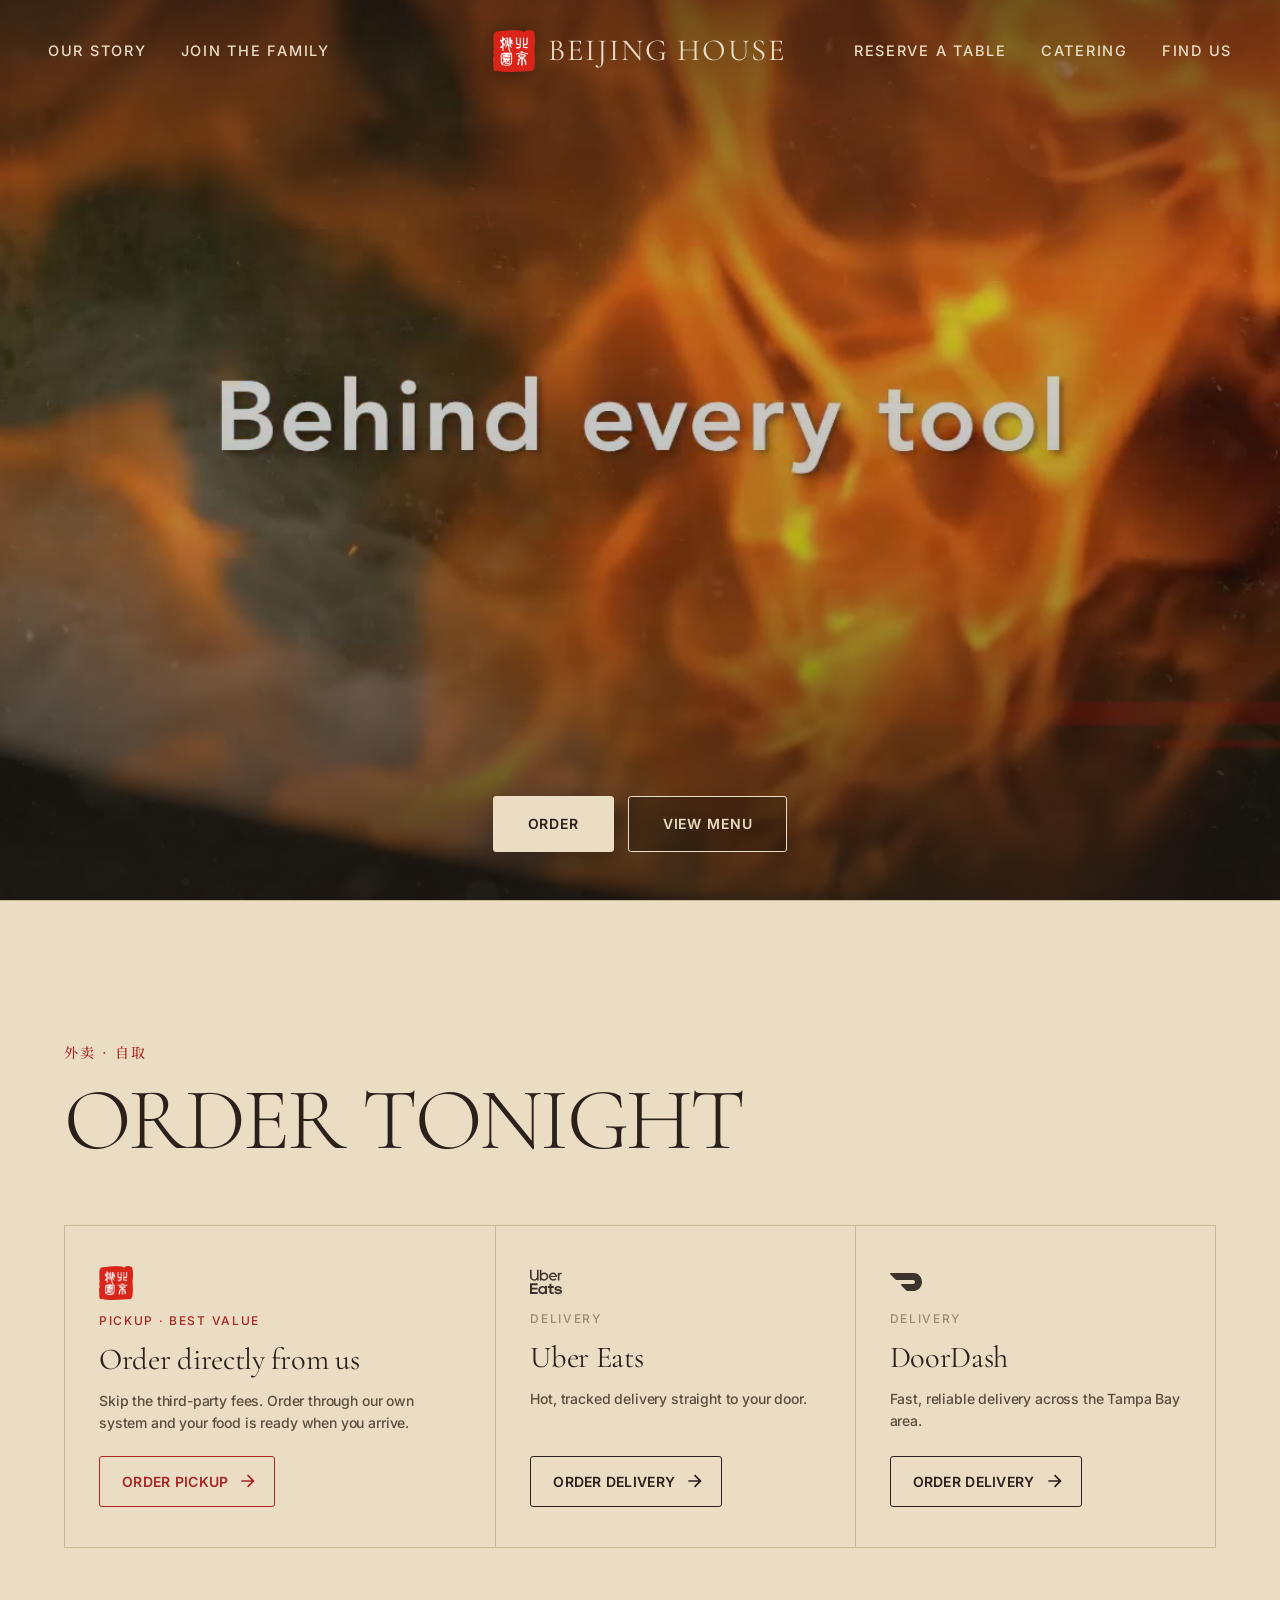
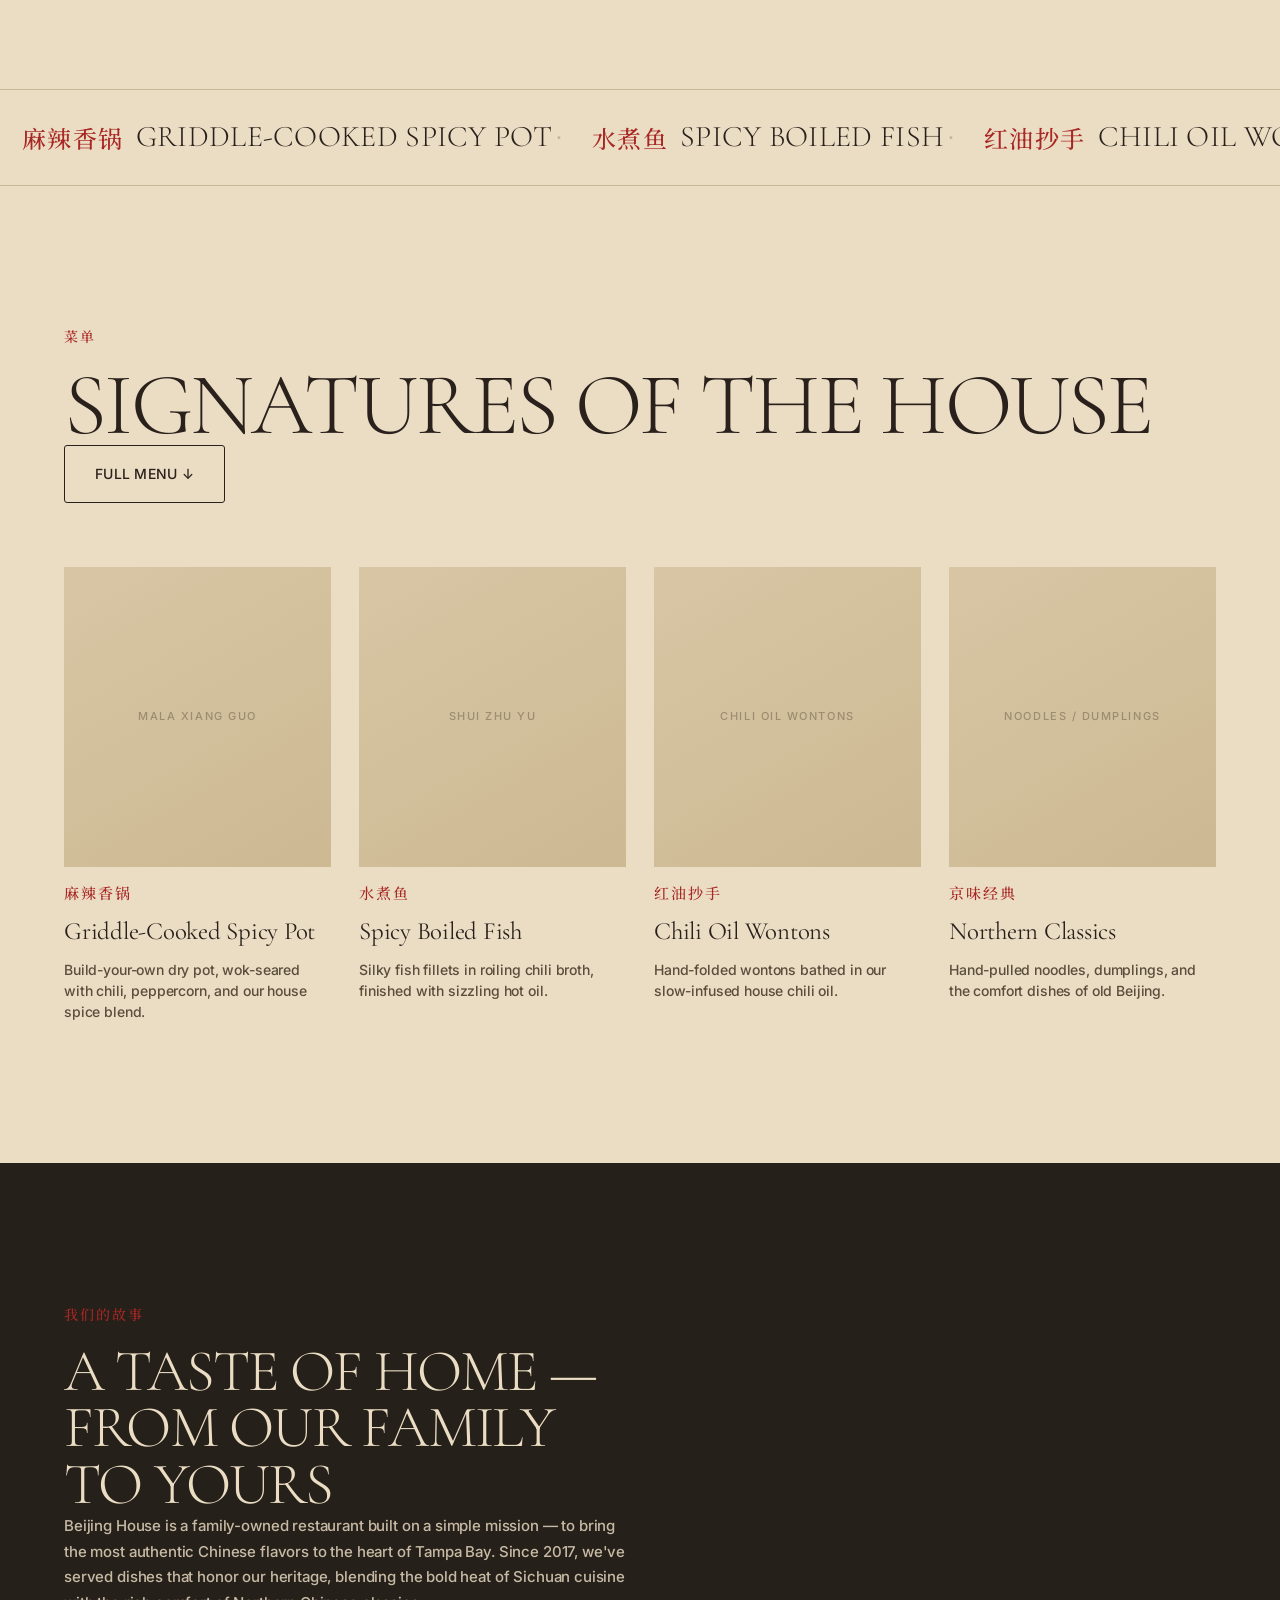
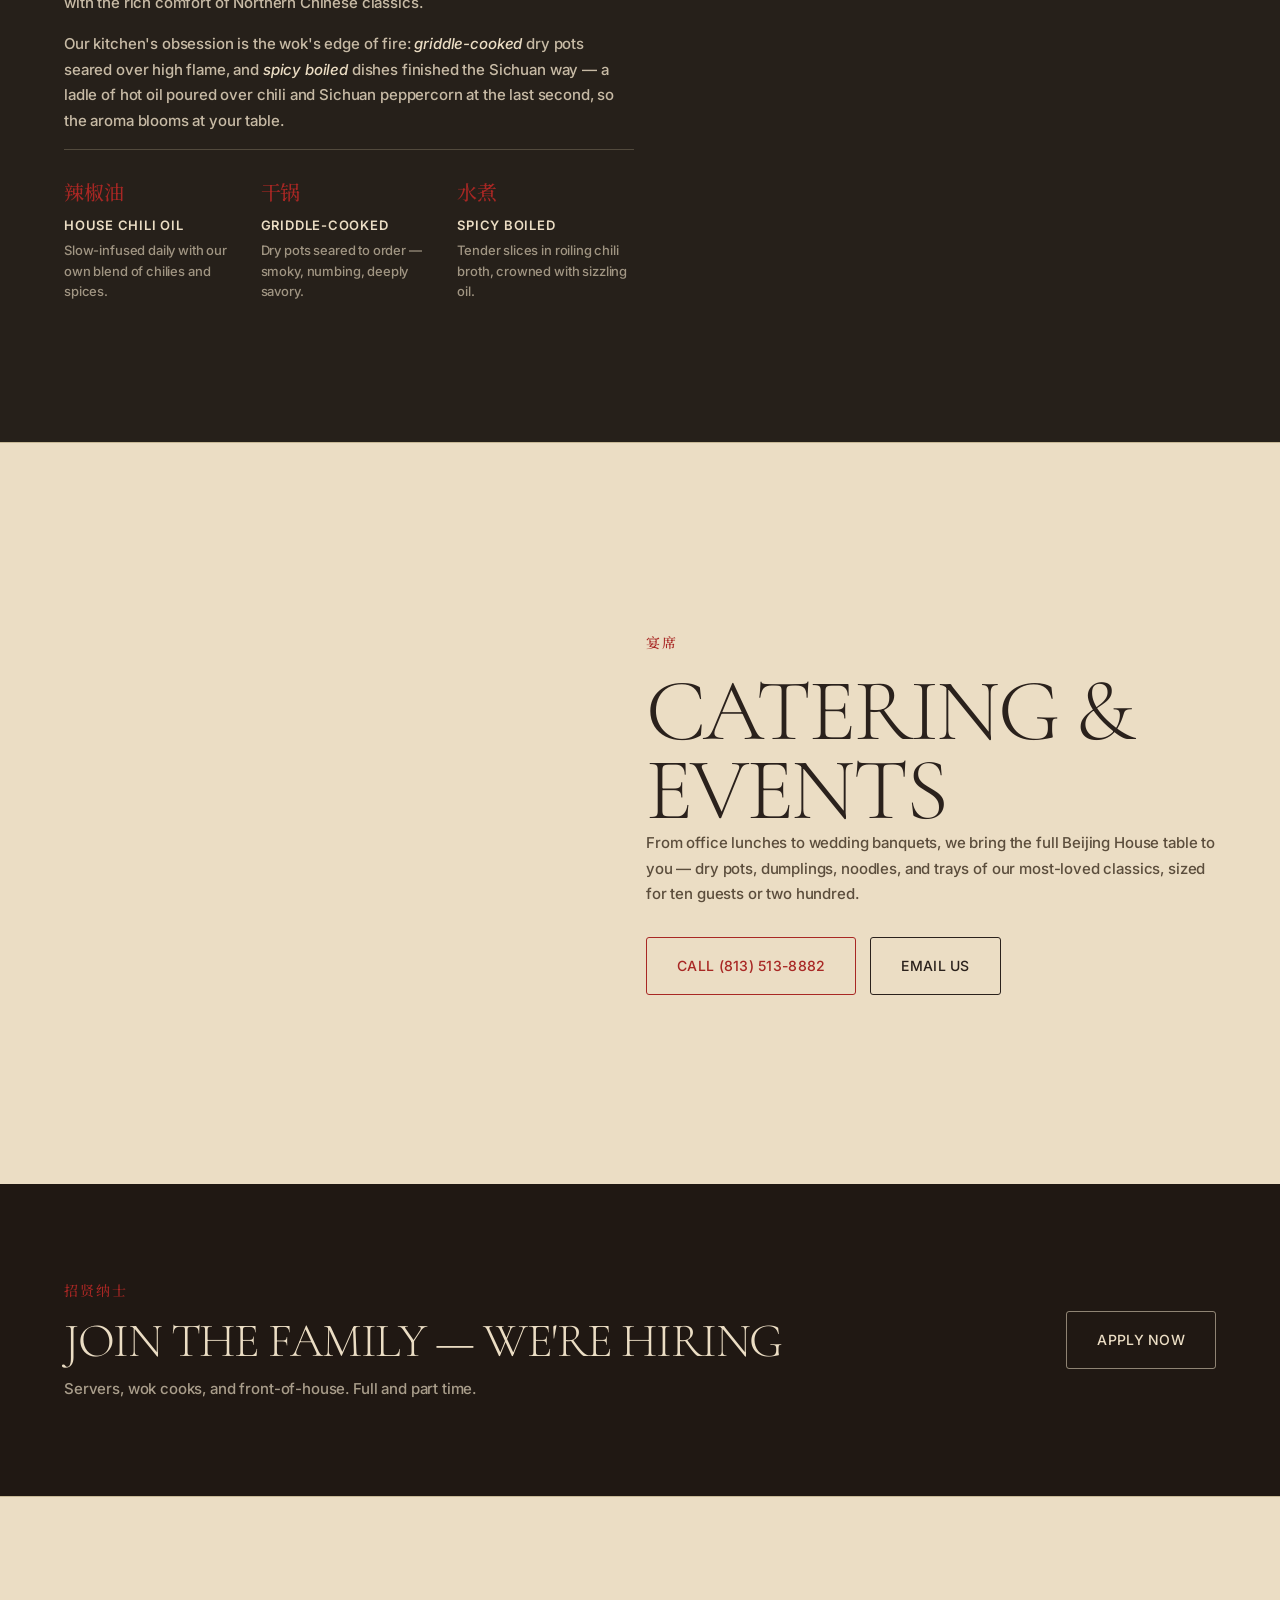
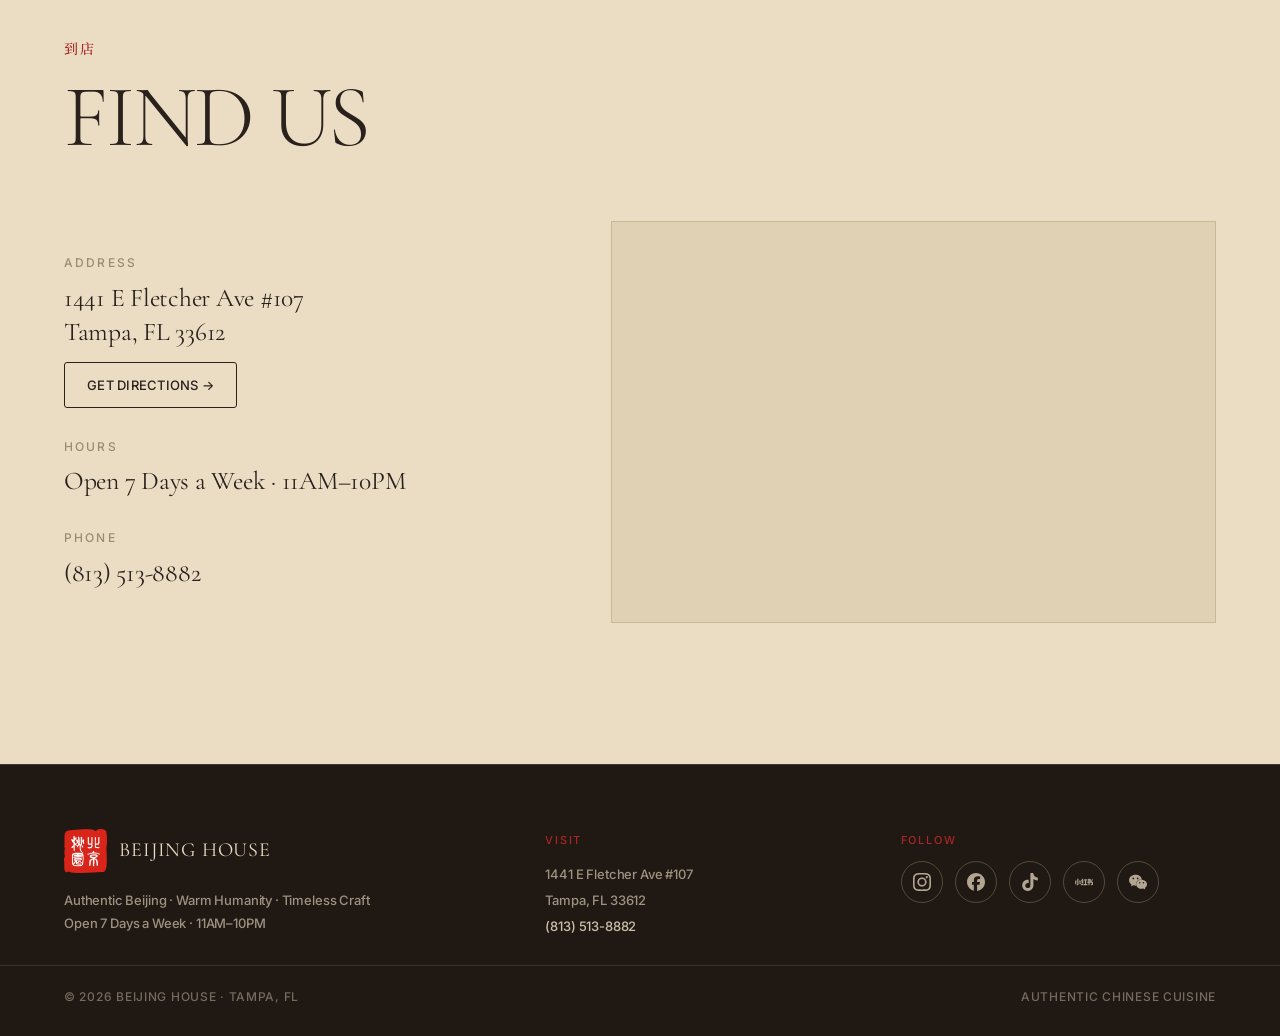
==== index.html @ 74b7bc2b "Revert hero button colors (cream Order + glass View Menu); fix stuck :hover on touch devices - @medi" ====
<!DOCTYPE html>
<html lang="en">
<head>
  <meta charset="utf-8">
  <meta name="viewport" content="width=device-width, initial-scale=1">
  <title>Beijing House · Authentic Chinese Restaurant · Tampa, FL</title>
  <meta name="description" content="Beijing House — authentic Sichuan &amp; Northern Chinese cuisine in Tampa Bay. Order pickup on Chowbus, or delivery via Uber Eats and DoorDash. Griddle-cooked dry pots, spicy boiled fish, hand-folded wontons.">
  <meta name="theme-color" content="#EBDDC4">
  <!-- Flag JS before first paint so reveal elements can hide without a flash -->
  <script>document.documentElement.classList.add('has-js');</script>
  <link rel="icon" type="image/png" href="assets/img/logo.png">
  <link rel="apple-touch-icon" href="assets/img/logo.png">

  <!-- Open Graph / social sharing -->
  <meta property="og:title" content="Beijing House · Authentic Chinese · Tampa, FL">
  <meta property="og:description" content="Griddle-cooked dry pots, spicy boiled fish, hand-folded wontons. Order pickup or delivery.">
  <meta property="og:type" content="restaurant">
  <meta property="og:image" content="assets/img/hero-poster.jpg">

  <!-- Fonts -->
  <link rel="preconnect" href="https://fonts.googleapis.com">
  <link rel="preconnect" href="https://fonts.gstatic.com" crossorigin>
  <link href="https://fonts.googleapis.com/css2?family=Cormorant+Garamond:ital,wght@0,300;0,400;0,500;0,600;1,300;1,400&family=Inter:wght@400;500;600;700&family=Noto+Serif+SC:wght@400;500;600&display=swap" rel="stylesheet">

  <link rel="stylesheet" href="css/styles.css?v=3">
</head>
<body>

<!-- ============================================================= -->
<!-- STICKY HEADER — appears after you scroll past the hero        -->
<!-- ============================================================= -->
<header class="site-header" id="siteHeader">
  <a href="#top" class="site-header__brand">
    <img class="brand-logo" src="assets/img/logo.png" alt="" width="156" height="158">
    <span class="site-header__name">BEIJING HOUSE</span>
  </a>
  <nav class="site-header__nav" aria-label="Primary">
    <a href="#story">Our Story</a>
    <a href="#menu">Menu</a>
    <a href="#catering">Catering</a>
    <a href="#visit">Find Us</a>
    <a class="btn btn--sm btn--solid" href="#order">Order</a>
  </nav>
  <button class="nav-toggle" id="navToggle" aria-label="Open menu" aria-expanded="false" aria-controls="mobileNav">
    <span></span><span></span><span></span>
  </button>
</header>

<!-- Mobile slide-down menu -->
<nav class="mobile-nav" id="mobileNav" aria-label="Mobile">
  <a href="#story">Our Story</a>
  <a href="#menu">Menu</a>
  <a href="#order">Order</a>
  <a href="#catering">Catering</a>
  <a href="#careers">Join the Family</a>
  <a href="#visit">Find Us</a>
</nav>

<main>

<!-- ============================================================= -->
<!-- HERO — full-screen video with image fallback                 -->
<!-- ============================================================= -->
<section class="hero" id="top">
  <div class="hero__media">
    <!-- Drop a compressed loop at assets/video/hero.mp4 and a still at assets/img/hero-poster.jpg -->
    <video class="hero__video" id="heroVideo" autoplay muted loop playsinline poster="assets/img/hero-poster.jpg">
      <source id="heroSource" src="assets/video/hero.mp4" type="video/mp4">
    </video>
    <div class="hero__scrim"></div>
  </div>

  <!-- Nav overlay -->
  <div class="hero__nav reveal-hero">
    <div class="hero__nav-left">
      <a href="#story">Our Story</a>
      <a href="#careers">Join the Family</a>
    </div>
    <a href="#top" class="hero__brand">
      <span class="hero__brand-row">
        <img class="brand-logo brand-logo--hero" src="assets/img/logo.png" alt="Beijing House" width="156" height="158">
        <span class="hero__brand-name">BEIJING HOUSE</span>
      </span>
    </a>
    <div class="hero__nav-right">
      <a data-link="reserve" href="tel:8135138882">Reserve a Table</a>
      <a href="#catering">Catering</a>
      <a href="#visit">Find Us</a>
    </div>
  </div>

  <!-- Bottom actions -->
  <div class="hero__actions reveal-hero">
    <div class="hero__buttons">
      <a class="hero-btn hero-btn--primary" href="#order">Order</a>
      <a class="hero-btn hero-btn--ghost" data-link="menu" href="assets/menu/menu.pdf" target="_blank" rel="noopener">View Menu</a>
    </div>
  </div>
</section>

<!-- ============================================================= -->
<!-- ORDER                                                         -->
<!-- ============================================================= -->
<section class="section" id="order">
  <div class="wrap">
    <div class="section__head reveal a-head">
      <div class="eyebrow">外卖 · 自取</div>
      <h2 class="display">Order Tonight</h2>
    </div>
    <div class="order-grid">
      <div class="order-card order-card--feature reveal a-rise">
        <img class="order-card__seal" src="assets/img/logo.png" alt="Beijing House" width="156" height="158">
        <div class="order-card__tag order-card__tag--gold">Pickup · Best Value</div>
        <div class="order-card__title display">Order directly from us</div>
        <p class="order-card__body">Skip the third-party fees. Order through our own system and your food is ready when you arrive.</p>
        <a class="order-btn" data-link="chowbus" href="#" target="_blank" rel="noopener">
          <svg class="order-btn__arr order-btn__arr--2" viewBox="0 0 24 24" aria-hidden="true"><path d="M16.1716 10.9999L10.8076 5.63589L12.2218 4.22168L20 11.9999L12.2218 19.778L10.8076 18.3638L16.1716 12.9999H4V10.9999H16.1716Z"></path></svg>
          <span class="order-btn__text">Order Pickup</span>
          <span class="order-btn__circle"></span>
          <svg class="order-btn__arr order-btn__arr--1" viewBox="0 0 24 24" aria-hidden="true"><path d="M16.1716 10.9999L10.8076 5.63589L12.2218 4.22168L20 11.9999L12.2218 19.778L10.8076 18.3638L16.1716 12.9999H4V10.9999H16.1716Z"></path></svg>
        </a>
      </div>
      <div class="order-card reveal a-rise">
        <img class="order-card__brand" src="assets/img/ubereats.svg" alt="Uber Eats">
        <div class="order-card__tag">Delivery</div>
        <div class="order-card__title display">Uber Eats</div>
        <p class="order-card__body">Hot, tracked delivery straight to your door.</p>
        <a class="order-btn" data-link="uber" href="#" target="_blank" rel="noopener">
          <svg class="order-btn__arr order-btn__arr--2" viewBox="0 0 24 24" aria-hidden="true"><path d="M16.1716 10.9999L10.8076 5.63589L12.2218 4.22168L20 11.9999L12.2218 19.778L10.8076 18.3638L16.1716 12.9999H4V10.9999H16.1716Z"></path></svg>
          <span class="order-btn__text">Order Delivery</span>
          <span class="order-btn__circle"></span>
          <svg class="order-btn__arr order-btn__arr--1" viewBox="0 0 24 24" aria-hidden="true"><path d="M16.1716 10.9999L10.8076 5.63589L12.2218 4.22168L20 11.9999L12.2218 19.778L10.8076 18.3638L16.1716 12.9999H4V10.9999H16.1716Z"></path></svg>
        </a>
      </div>
      <div class="order-card reveal a-rise">
        <img class="order-card__brand" src="assets/img/doordash.svg" alt="DoorDash">
        <div class="order-card__tag">Delivery</div>
        <div class="order-card__title display">DoorDash</div>
        <p class="order-card__body">Fast, reliable delivery across the Tampa Bay area.</p>
        <a class="order-btn" data-link="doordash" href="#" target="_blank" rel="noopener">
          <svg class="order-btn__arr order-btn__arr--2" viewBox="0 0 24 24" aria-hidden="true"><path d="M16.1716 10.9999L10.8076 5.63589L12.2218 4.22168L20 11.9999L12.2218 19.778L10.8076 18.3638L16.1716 12.9999H4V10.9999H16.1716Z"></path></svg>
          <span class="order-btn__text">Order Delivery</span>
          <span class="order-btn__circle"></span>
          <svg class="order-btn__arr order-btn__arr--1" viewBox="0 0 24 24" aria-hidden="true"><path d="M16.1716 10.9999L10.8076 5.63589L12.2218 4.22168L20 11.9999L12.2218 19.778L10.8076 18.3638L16.1716 12.9999H4V10.9999H16.1716Z"></path></svg>
        </a>
      </div>
    </div>
  </div>
</section>

<!-- ============================================================= -->
<!-- MARQUEE — signature dishes scrolling (the one kinetic moment) -->
<!-- ============================================================= -->
<div class="marquee" aria-hidden="true">
  <div class="marquee__track">
    <span class="marquee__cn">麻辣香锅</span><span class="marquee__en">Griddle-Cooked Spicy Pot</span><span class="marquee__dot">·</span>
    <span class="marquee__cn">水煮鱼</span><span class="marquee__en">Spicy Boiled Fish</span><span class="marquee__dot">·</span>
    <span class="marquee__cn">红油抄手</span><span class="marquee__en">Chili Oil Wontons</span><span class="marquee__dot">·</span>
    <span class="marquee__cn">京味经典</span><span class="marquee__en">Northern Classics</span><span class="marquee__dot">·</span>
    <span class="marquee__cn">麻辣香锅</span><span class="marquee__en">Griddle-Cooked Spicy Pot</span><span class="marquee__dot">·</span>
    <span class="marquee__cn">水煮鱼</span><span class="marquee__en">Spicy Boiled Fish</span><span class="marquee__dot">·</span>
    <span class="marquee__cn">红油抄手</span><span class="marquee__en">Chili Oil Wontons</span><span class="marquee__dot">·</span>
    <span class="marquee__cn">京味经典</span><span class="marquee__en">Northern Classics</span><span class="marquee__dot">·</span>
  </div>
</div>

<!-- ============================================================= -->
<!-- MENU                                                          -->
<!-- ============================================================= -->
<section class="section" id="menu">
  <div class="wrap">
    <div class="section__head reveal a-head">
      <div>
        <div class="eyebrow">菜单</div>
        <h2 class="display">Signatures of the House</h2>
      </div>
      <a class="btn btn--outline" data-link="menu" href="assets/menu/menu.pdf" target="_blank" rel="noopener">Full Menu ↓</a>
    </div>
    <div class="dish-grid">

      <article class="dish reveal a-rise" data-dish="0">
        <div class="dish__photo" data-slot="mala xiang guo"></div>
        <div class="dish__cn">麻辣香锅</div>
        <h3 class="dish__en">Griddle-Cooked Spicy Pot</h3>
        <p class="dish__desc">Build-your-own dry pot, wok-seared with chili, peppercorn, and our house spice blend.</p>
      </article>

      <article class="dish reveal a-rise" data-dish="1">
        <div class="dish__photo" data-slot="shui zhu yu"></div>
        <div class="dish__cn">水煮鱼</div>
        <h3 class="dish__en">Spicy Boiled Fish</h3>
        <p class="dish__desc">Silky fish fillets in roiling chili broth, finished with sizzling hot oil.</p>
      </article>

      <article class="dish reveal a-rise" data-dish="2">
        <div class="dish__photo" data-slot="chili oil wontons"></div>
        <div class="dish__cn">红油抄手</div>
        <h3 class="dish__en">Chili Oil Wontons</h3>
        <p class="dish__desc">Hand-folded wontons bathed in our slow-infused house chili oil.</p>
      </article>

      <article class="dish reveal a-rise" data-dish="3">
        <div class="dish__photo" data-slot="noodles / dumplings"></div>
        <div class="dish__cn">京味经典</div>
        <h3 class="dish__en">Northern Classics</h3>
        <p class="dish__desc">Hand-pulled noodles, dumplings, and the comfort dishes of old Beijing.</p>
      </article>

    </div>
  </div>
</section>

<!-- ============================================================= -->
<!-- STORY                                                         -->
<!-- ============================================================= -->
<section class="story" id="story">
  <div class="wrap story__grid">
    <div class="reveal a-rise">
      <div class="eyebrow eyebrow--gold">我们的故事</div>
      <h2 class="display display--light">A Taste of Home —<br>From Our Family to Yours</h2>
      <p class="story__p">Beijing House is a family-owned restaurant built on a simple mission — to bring the most authentic Chinese flavors to the heart of Tampa Bay. Since 2017, we've served dishes that honor our heritage, blending the bold heat of Sichuan cuisine with the rich comfort of Northern Chinese classics.</p>
      <p class="story__p">Our kitchen's obsession is the wok's edge of fire: <em>griddle-cooked</em> dry pots seared over high flame, and <em>spicy boiled</em> dishes finished the Sichuan way — a ladle of hot oil poured over chili and Sichuan peppercorn at the last second, so the aroma blooms at your table.</p>
      <div class="story__pillars">
        <div>
          <div class="story__pillar-cn">辣椒油</div>
          <div class="story__pillar-en">House Chili Oil</div>
          <div class="story__pillar-desc">Slow-infused daily with our own blend of chilies and spices.</div>
        </div>
        <div>
          <div class="story__pillar-cn">干锅</div>
          <div class="story__pillar-en">Griddle-Cooked</div>
          <div class="story__pillar-desc">Dry pots seared to order — smoky, numbing, deeply savory.</div>
        </div>
        <div>
          <div class="story__pillar-cn">水煮</div>
          <div class="story__pillar-en">Spicy Boiled</div>
          <div class="story__pillar-desc">Tender slices in roiling chili broth, crowned with sizzling oil.</div>
        </div>
      </div>
    </div>
    <div class="story__photo reveal a-img" data-slot="chili oil being poured / wok fire" data-photo="story_photo"></div>
  </div>
</section>

<!-- ============================================================= -->
<!-- CATERING                                                      -->
<!-- ============================================================= -->
<section class="section" id="catering">
  <div class="wrap catering__grid">
    <div class="catering__photo reveal a-img" data-slot="banquet spread" data-photo="catering_photo"></div>
    <div class="reveal a-rise">
      <div class="eyebrow">宴席</div>
      <h2 class="display">Catering &amp; Events</h2>
      <p class="catering__p">From office lunches to wedding banquets, we bring the full Beijing House table to you — dry pots, dumplings, noodles, and trays of our most-loved classics, sized for ten guests or two hundred.</p>
      <div class="catering__buttons">
        <a class="btn btn--solid" data-link="tel" href="tel:8135138882">Call <span data-bind="phone">(813) 513-8882</span></a>
        <a class="btn btn--outline" data-link="cateringEmail" href="mailto:catering@beijinghousefl.com">Email Us</a>
      </div>
    </div>
  </div>
</section>

<!-- ============================================================= -->
<!-- HIRING                                                        -->
<!-- ============================================================= -->
<section class="hiring" id="careers">
  <div class="wrap hiring__inner reveal a-rise">
    <div>
      <div class="eyebrow eyebrow--gold">招贤纳士</div>
      <div class="hiring__title display display--light">Join the family — we're hiring</div>
      <div class="hiring__sub">Servers, wok cooks, and front-of-house. Full and part time.</div>
    </div>
    <a class="btn btn--gold" data-link="jobsEmail" href="mailto:jobs@beijinghousefl.com">Apply Now</a>
  </div>
</section>

<!-- ============================================================= -->
<!-- VISIT / FIND US                                               -->
<!-- ============================================================= -->
<section class="section visit" id="visit">
  <div class="wrap">
    <div class="section__head reveal a-head">
      <div class="eyebrow">到店</div>
      <h2 class="display">Find Us</h2>
    </div>
    <div class="visit__grid">
      <div class="visit__info reveal a-rise">
        <div class="visit__item">
          <div class="visit__label">Address</div>
          <div class="visit__value" data-bind="address">1441 E Fletcher Ave #107<br>Tampa, FL 33612</div>
          <a class="btn btn--outline btn--sm" data-link="directions" href="#" target="_blank" rel="noopener">Get Directions →</a>
        </div>
        <div class="visit__item">
          <div class="visit__label">Hours</div>
          <div class="visit__value" data-bind="hours">Open 7 Days a Week · 11AM–10PM</div>
        </div>
        <div class="visit__item">
          <div class="visit__label">Phone</div>
          <div class="visit__value"><a data-link="tel" href="tel:8135138882"><span data-bind="phone">(813) 513-8882</span></a></div>
        </div>
      </div>
      <div class="visit__map reveal a-rise">
        <iframe
          title="Beijing House location map"
          data-map="1441 E Fletcher Ave #107, Tampa, FL 33612"
          src="https://www.google.com/maps?q=1441%20E%20Fletcher%20Ave%20%23107,%20Tampa,%20FL%2033612&output=embed"
          loading="lazy" referrerpolicy="no-referrer-when-downgrade"></iframe>
      </div>
    </div>
  </div>
</section>

</main>

<!-- ============================================================= -->
<!-- FOOTER                                                        -->
<!-- ============================================================= -->
<footer class="footer">
  <div class="wrap footer__grid">
    <div>
      <div class="footer__brand">
        <img class="brand-logo" src="assets/img/logo.png" alt="" width="156" height="158">
        <span class="footer__brand-name">BEIJING HOUSE</span>
      </div>
      <div class="footer__meta">Authentic Beijing · Warm Humanity · Timeless Craft<br><span data-bind="hours">Open 7 Days a Week · 11AM–10PM</span></div>
    </div>
    <div class="footer__col">
      <div class="footer__col-head">Visit</div>
      <span data-bind="address">1441 E Fletcher Ave #107<br>Tampa, FL 33612</span><br>
      <a data-link="tel" href="tel:8135138882"><span data-bind="phone">(813) 513-8882</span></a>
    </div>
    <div class="footer__col">
      <div class="footer__col-head">Follow</div>
      <ul class="socials" aria-label="Follow Beijing House on social media">
        <li class="soc soc--instagram">
          <a data-link="instagram" href="#" target="_blank" rel="noopener" aria-label="Instagram">
            <span class="soc__icon"></span><span class="soc__tip">Instagram</span>
          </a>
        </li>
        <li class="soc soc--facebook">
          <a data-link="facebook" href="#" target="_blank" rel="noopener" aria-label="Facebook">
            <span class="soc__icon"></span><span class="soc__tip">Facebook</span>
          </a>
        </li>
        <li class="soc soc--tiktok">
          <a data-link="tiktok" href="#" target="_blank" rel="noopener" aria-label="TikTok">
            <span class="soc__icon"></span><span class="soc__tip">TikTok</span>
          </a>
        </li>
        <li class="soc soc--rednote">
          <a data-link="rednote" href="#" target="_blank" rel="noopener" aria-label="RedNote (小红书)">
            <span class="soc__icon"></span><span class="soc__tip">RedNote</span>
          </a>
        </li>
        <li class="soc soc--wechat">
          <a data-wechat href="#" aria-label="WeChat (微信) — click to copy our WeChat ID">
            <span class="soc__icon"></span><span class="soc__tip">WeChat</span>
          </a>
        </li>
      </ul>
    </div>
  </div>
  <div class="wrap footer__bottom">
    <div>© <span id="year">2026</span> Beijing House · Tampa, FL</div>
    <div>Authentic Chinese Cuisine</div>
  </div>
</footer>

<!-- Structured data for Google (rich results: name, address, hours, menu) -->
<script type="application/ld+json">
{
  "@context": "https://schema.org",
  "@type": "Restaurant",
  "name": "Beijing House",
  "servesCuisine": ["Chinese", "Sichuan"],
  "priceRange": "$$",
  "telephone": "+1-813-513-8882",
  "address": {
    "@type": "PostalAddress",
    "streetAddress": "1441 E Fletcher Ave #107",
    "addressLocality": "Tampa",
    "addressRegion": "FL",
    "postalCode": "33612",
    "addressCountry": "US"
  },
  "url": "https://beijinghousefl.com",
  "openingHours": "Mo-Su 11:00-22:00"
}
</script>

<script src="js/main.js?v=3"></script>
</body>
</html>
---- css/styles.css ----
/* ============================================================= */
/*  Beijing House — editorial parchment theme                    */
/*  (Amrit-Palace style, translated to Beijing House brand red)  */
/*  Cormorant Garamond (whisper serif) · Inter · Noto Serif SC   */
/* ============================================================= */

:root {
  /* Warm parchment neutrals — brand cream, deepened for editorial richness */
  --parchment: #EBDDC4;   /* page canvas + primary card surface */
  --linen:     #E1D1B4;   /* subtle elevation / secondary surface */
  --stone:     #C7B896;   /* 1px hairline borders & dividers */
  --walnut:    #998C74;   /* muted captions / metadata */
  --espresso:  #5B4D3C;   /* secondary body copy */
  --ink:       #2A211C;   /* primary text, warm near-black (never pure black) */
  --midnight:  #201813;   /* darkest surface — hero/atmospheric overlays */
  --dark-2:    #26201A;   /* dark section fill */

  /* Sole chromatic accent — Beijing House red (the "saffron" role) */
  --accent:      #A82724;
  --accent-deep: #8C1D1B;
  --gold:        #C2A24E;   /* antique gold — used only in accents (e.g. the order-card hover border) */

  /* Type */
  --serif: 'Cormorant Garamond', Georgia, 'Times New Roman', serif;
  --sc:    'Noto Serif SC', serif;
  --sans:  'Inter', system-ui, sans-serif;

  --maxw: 2160px;              /* wide, near full-bleed; fills large screens, caps ultra-wide */
  --maxw-text: 40rem;          /* prose stays readable (~66ch) regardless of container width */
  --section-y: clamp(5.5rem, 11vw, 9.5rem);
  --gutter: clamp(1.5rem, 5vw, 6rem);   /* fluid side padding so content never touches the edge */

  --ease: cubic-bezier(0.25, 0.46, 0.45, 0.94);
  --e-rise: cubic-bezier(0.16, 1, 0.3, 1);   /* smooth expo-out for scroll reveals */
}

* { box-sizing: border-box; }
html { scroll-behavior: smooth; }

body {
  margin: 0;
  background: var(--parchment);
  color: var(--ink);
  font-family: var(--sans);
  font-size: 15px;
  font-weight: 500;
  line-height: 1.55;
  letter-spacing: -0.01em;
  -webkit-font-smoothing: antialiased;
  overflow-x: hidden;
}

a { color: var(--ink); text-decoration: none; transition: color .4s var(--ease); }
a:hover { color: var(--accent); }
::selection { background: var(--accent); color: var(--parchment); }
img { max-width: 100%; display: block; }
:focus-visible { outline: 2px solid var(--accent); outline-offset: 3px; }

p { margin: 0 0 1.1em; }

.wrap { max-width: var(--maxw); margin: 0 auto; padding-left: var(--gutter); padding-right: var(--gutter); }

/* ---- Editorial type ---- */
.display {
  font-family: var(--serif);
  font-weight: 300;
  font-size: clamp(2.75rem, 7vw, 5.5rem);
  line-height: 0.9;
  letter-spacing: -0.03em;
  text-transform: uppercase;
  color: var(--ink);
  margin: 0;
}
.display--light { color: var(--parchment); }

.eyebrow {
  font-family: var(--sc);
  font-weight: 500;
  color: var(--accent);
  font-size: 14px;
  letter-spacing: 0.14em;
  margin-bottom: 18px;
}
.eyebrow--gold { color: var(--accent); }

/* Real seal logo */
.brand-logo { display: block; width: auto; height: 40px; transition: transform .5s cubic-bezier(.34,1.56,.64,1); }
.brand-logo--hero { height: 42px; filter: drop-shadow(0 2px 12px rgba(0,0,0,0.5)); }
.site-header__brand .brand-logo { height: 32px; }
.footer__brand .brand-logo { height: 44px; }

/* Brand link hover: no red/underline (unlike the nav) — a subtle seal "stamp" instead */
.hero__nav a.hero__brand:hover { color: var(--parchment); }
.hero__nav a.hero__brand::after { content: none; }
.site-header__brand:hover { color: var(--ink); }
.hero__brand-name, .site-header__name { transition: letter-spacing .5s var(--ease); }
.hero__brand:hover .brand-logo,
.site-header__brand:hover .brand-logo { transform: rotate(-6deg) scale(1.08); }
.hero__brand:hover .hero__brand-name { letter-spacing: 0.13em; }
.site-header__brand:hover .site-header__name { letter-spacing: 0.05em; }
@media (prefers-reduced-motion: reduce) {
  .hero__brand:hover .brand-logo, .site-header__brand:hover .brand-logo { transform: none; }
}

/* ============================================================= */
/*  Buttons — ghost / outlined only, sharp 3px radius             */
/* ============================================================= */
.btn {
  display: inline-block;
  font-family: var(--sans);
  font-weight: 500;
  letter-spacing: 0.02em;
  font-size: 14px;
  padding: 17px 30px;
  text-transform: uppercase;
  background: transparent;
  border: 1px solid var(--ink);
  border-radius: 3px;
  color: var(--ink);
  cursor: pointer;
  transition: background .4s var(--ease), color .4s var(--ease), border-color .4s var(--ease);
}
.btn--lg { padding: 19px 38px; }
.btn--sm { padding: 12px 22px; font-size: 13px; }

.btn--outline, .btn--cream { border-color: var(--ink); color: var(--ink); }
.btn--outline:hover, .btn--cream:hover { background: var(--ink); color: var(--parchment); border-color: var(--ink); }

.btn--solid, .btn--gold { border-color: var(--accent); color: var(--accent); }
.btn--solid:hover, .btn--gold:hover { background: var(--accent); color: var(--parchment); border-color: var(--accent); }

/* ============================================================= */
/*  Sticky header                                                 */
/* ============================================================= */
.site-header {
  position: fixed; top: 0; left: 0; right: 0; z-index: 60;
  display: flex; align-items: center; justify-content: space-between;
  padding: 14px 40px;
  background: rgba(235,221,196,0.9);
  backdrop-filter: blur(10px); -webkit-backdrop-filter: blur(10px);
  border-bottom: 1px solid var(--stone);
  transform: translateY(-100%);
  transition: transform .5s var(--ease);
}
.site-header.is-visible { transform: translateY(0); }
.site-header__brand { display: flex; align-items: center; gap: 12px; color: var(--ink); }
.site-header__name { font-family: var(--serif); font-weight: 500; font-size: 20px; letter-spacing: 0.02em; text-transform: uppercase; }
.site-header__nav { display: flex; align-items: center; gap: 30px; }
.site-header__nav a { color: var(--ink); font-weight: 500; font-size: 13px; letter-spacing: 0.06em; text-transform: uppercase; }
.site-header__nav a:not(.btn) { position: relative; }
.site-header__nav a:not(.btn)::after {
  content: ""; position: absolute; left: 0; right: 0; bottom: -6px; height: 1px;
  background: var(--accent); transform: scaleX(0); transform-origin: left;
  transition: transform .4s var(--ease);
}
.site-header__nav a:not(.btn):hover { color: var(--accent); }
.site-header__nav a:not(.btn):hover::after { transform: scaleX(1); }

/* Hamburger */
.nav-toggle { display: none; flex-direction: column; gap: 5px; background: none; border: none; cursor: pointer; padding: 6px; }
.nav-toggle span { width: 26px; height: 2px; background: var(--ink); transition: transform .4s var(--ease), opacity .3s ease; }
.nav-toggle.is-open span:nth-child(1) { transform: translateY(7px) rotate(45deg); }
.nav-toggle.is-open span:nth-child(2) { opacity: 0; }
.nav-toggle.is-open span:nth-child(3) { transform: translateY(-7px) rotate(-45deg); }

.mobile-nav {
  position: fixed; top: 0; left: 0; right: 0; z-index: 55;
  background: var(--midnight);
  display: flex; flex-direction: column; padding: 88px 40px 30px; gap: 2px;
  transform: translateY(-100%); transition: transform .5s var(--ease);
  border-bottom: 1px solid rgba(199,184,150,0.25);
}
.mobile-nav.is-open { transform: translateY(0); }
.mobile-nav a {
  color: var(--parchment); font-family: var(--serif); font-weight: 300; font-size: 30px;
  text-transform: uppercase; letter-spacing: -0.01em;
  padding: 12px 0; border-bottom: 1px solid rgba(199,184,150,0.14);
}
.mobile-nav a:hover { color: var(--accent); }

/* ============================================================= */
/*  Hero — full-bleed dark video with parchment overlay text      */
/* ============================================================= */
.hero { position: relative; height: 100vh; min-height: 640px; background: var(--midnight); overflow: hidden; }
.hero__media { position: absolute; inset: 0; }
.hero__video { position: absolute; top: -15%; left: 0; width: 100%; height: 130%; object-fit: cover; will-change: transform; }
.hero__scrim {
  position: absolute; inset: 0; pointer-events: none;
  background: linear-gradient(to bottom, rgba(32,24,19,0.62) 0%, rgba(32,24,19,0.2) 32%, rgba(32,24,19,0.28) 60%, rgba(32,24,19,0.8) 100%);
}

.hero__nav {
  position: absolute; top: 0; left: 0; right: 0; z-index: 20;
  display: grid; grid-template-columns: 1fr auto 1fr; align-items: center;
  padding: 30px 48px; color: var(--parchment);
}
.hero__nav-left, .hero__nav-right { display: flex; gap: 34px; }
.hero__nav-right { justify-content: flex-end; }
.hero__nav a {
  color: var(--parchment); font-size: 14.5px; font-weight: 500; letter-spacing: 0.12em;
  text-transform: uppercase; position: relative;
}
.hero__nav a::after {
  content: ""; position: absolute; left: 0; right: 0; bottom: -6px; height: 1px;
  background: var(--parchment); transform: scaleX(0); transform-origin: left; transition: transform .4s var(--ease);
}
.hero__nav a:hover { color: var(--accent); }
.hero__nav a:hover::after { transform: scaleX(1); }

.hero__brand { display: flex; flex-direction: column; align-items: center; gap: 14px; color: var(--parchment); }
.hero__brand-row { display: flex; align-items: center; gap: 13px; }
.hero__brand-name {
  font-family: var(--serif); font-weight: 400; font-size: clamp(1.5rem, 2.4vw, 2.1rem);
  letter-spacing: 0.06em; text-transform: uppercase; line-height: 1;
}
.hero__brand-cap {
  font-family: var(--sans); font-weight: 500; font-size: 12px; letter-spacing: 0.22em;
  text-transform: uppercase; color: rgba(235,221,196,0.75);
}

.hero__actions {
  position: absolute; left: 0; right: 0; bottom: 0; z-index: 20;
  display: flex; flex-direction: column; align-items: center; gap: 18px; padding: 0 40px 48px;
}
.hero__buttons { display: flex; gap: 14px; flex-wrap: wrap; justify-content: center; }

/* Hero CTAs — solid-red primary + outlined secondary, rounded (reference style) */
.hero-btn {
  display: inline-flex; align-items: center; justify-content: center;
  padding: 16px 34px; border-radius: 3px;
  font-family: var(--sans); font-weight: 600; font-size: 14px; letter-spacing: 0.06em; text-transform: uppercase;
  border: 1.5px solid transparent; cursor: pointer;
  transition: background .3s var(--ease), color .3s var(--ease), border-color .3s var(--ease), transform .3s var(--ease);
}
.hero-btn:hover { transform: translateY(-2px); }
.hero-btn--primary { background: var(--parchment); color: var(--ink); border-color: var(--parchment); box-shadow: 0 8px 24px rgba(0,0,0,0.35); }
.hero-btn--primary:hover { background: #fff; border-color: #fff; color: var(--ink); }
.hero-btn--ghost { background: rgba(20,14,10,0.32); color: var(--parchment); border-color: var(--parchment); backdrop-filter: blur(3px); -webkit-backdrop-filter: blur(3px); }
.hero-btn--ghost:hover { background: var(--parchment); border-color: var(--parchment); color: var(--ink); }

/* Tertiary text link (e.g. "Get directions →") under the hero buttons */
.hero-textlink {
  font-family: var(--sans); font-weight: 600; font-size: 15px; color: #F7F1E3;
  border-bottom: 1px solid rgba(247,241,227,0.7); padding-bottom: 3px;
  text-shadow: 0 1px 12px rgba(0,0,0,0.65);
  transition: color .3s var(--ease), border-color .3s var(--ease);
}
.hero-textlink:hover { color: var(--gold); border-color: var(--gold); }

/* ============================================================= */
/*  Sections                                                      */
/* ============================================================= */
.section { padding: var(--section-y) 0; background: var(--parchment); }
#order, #catering, #visit { border-top: 1px solid var(--stone); }

.section__head { margin-bottom: clamp(2.75rem, 5vw, 4rem); }
.section__head--center { text-align: center; }

/* ---- Order ---- */
.order-grid { display: grid; grid-template-columns: 1.2fr 1fr 1fr; gap: 0; border: 1px solid var(--stone); }
.order-card {
  padding: 40px 34px; display: flex; flex-direction: column; gap: 14px;
  border-right: 1px solid var(--stone);
  transition: background .4s var(--ease);
}
.order-card:last-child { border-right: none; }
.order-card:hover { background: var(--linen); }
/* Pickup card stays unselected (no highlight); only its button reads red to stand out */
.order-card--feature .order-btn { border-color: var(--accent); color: var(--accent); }
.order-card--feature .order-btn .order-btn__arr { fill: var(--accent); }
.order-card__seal { align-self: flex-start; height: 34px; width: auto; margin-bottom: -2px; }
.order-card__brand { align-self: flex-start; height: 32px; width: auto; margin-bottom: -2px; opacity: 0.9; }
.order-card__tag { font-family: var(--sans); font-size: 12px; font-weight: 500; letter-spacing: 0.14em; color: var(--walnut); text-transform: uppercase; }
.order-card__tag--gold { color: var(--accent); }
.order-card__title { font-family: var(--serif); font-weight: 400; font-size: 1.9rem; line-height: 1.05; letter-spacing: -0.01em; text-transform: none; }
.order-card__body { font-size: 14px; line-height: 1.55; color: var(--espresso); flex: 1; margin: 0; }
.order-card .btn { align-self: flex-start; margin-top: 8px; }

/* Animated order buttons (adapted from a Uiverse component; brand red, sharp) */
.order-btn {
  position: relative; align-self: flex-start; margin-top: 8px;
  display: inline-flex; align-items: center; gap: 4px;
  padding: 14px 34px; border: 1.5px solid var(--ink); border-radius: 3px;
  font-family: var(--sans); font-weight: 600; font-size: 14px; letter-spacing: 0.02em; text-transform: uppercase;
  color: var(--ink); background: transparent; cursor: pointer; overflow: hidden;
  transition: color .6s cubic-bezier(.23,1,.32,1), border-color .6s cubic-bezier(.23,1,.32,1), border-radius .6s cubic-bezier(.23,1,.32,1);
}
.order-btn__arr { position: absolute; width: 20px; height: 20px; fill: var(--ink); z-index: 9; transition: all .8s cubic-bezier(.23,1,.32,1); }
.order-btn__arr--1 { right: 16px; }
.order-btn__arr--2 { left: -25%; }
.order-btn__circle { position: absolute; top: 50%; left: 50%; transform: translate(-50%,-50%); width: 20px; height: 20px; background: var(--accent); border-radius: 50%; opacity: 0; transition: all .8s cubic-bezier(.23,1,.32,1); }
.order-btn__text { position: relative; z-index: 1; transform: translateX(-12px); transition: transform .8s cubic-bezier(.23,1,.32,1); }
.order-btn:hover { color: var(--parchment); border-color: var(--accent); border-radius: 6px; }
.order-btn:hover .order-btn__arr--1 { right: -25%; }
.order-btn:hover .order-btn__arr--2 { left: 16px; }
.order-btn:hover .order-btn__text { transform: translateX(12px); }
.order-btn:hover .order-btn__arr { fill: var(--parchment); }
.order-btn:hover .order-btn__circle { width: 340px; height: 340px; opacity: 1; }
.order-btn:active { scale: 0.97; }
@media (prefers-reduced-motion: reduce) {
  .order-btn, .order-btn__arr, .order-btn__circle, .order-btn__text { transition-duration: .01ms; }
}

/* ---- Marquee ---- */
.marquee { overflow: hidden; padding: 24px 0; background: var(--parchment); border-top: 1px solid var(--stone); border-bottom: 1px solid var(--stone); }
.marquee__track { display: inline-block; white-space: nowrap; animation: marquee 36s linear infinite; will-change: transform; }
.marquee:hover .marquee__track { animation-play-state: paused; }
.marquee__cn { font-family: var(--sc); font-size: 24px; color: var(--accent); margin: 0 12px 0 22px; letter-spacing: 0.06em; vertical-align: middle; }
.marquee__en { font-family: var(--serif); font-weight: 300; text-transform: uppercase; font-size: 30px; letter-spacing: 0.01em; color: var(--ink); vertical-align: middle; }
.marquee__dot { color: var(--stone); font-size: 22px; margin: 0 4px; vertical-align: middle; }
@keyframes marquee { from { transform: translateX(0); } to { transform: translateX(-50%); } }

/* ---- Menu / dishes ---- */
.menu-note { display: block; }
.dish-grid { display: grid; grid-template-columns: repeat(4, minmax(0,1fr)); gap: 28px; }
.dish { display: flex; flex-direction: column; gap: 14px; }
.dish__photo {
  height: 300px; position: relative; overflow: hidden;
  background: linear-gradient(150deg, #d9c7a6, #cbb891);
  border-radius: 0;
}
.dish__photo::after { color: rgba(91,77,60,0.5); }
.dish__cn { font-family: var(--sc); color: var(--accent); font-size: 15px; letter-spacing: 0.14em; }
.dish__en { font-family: var(--serif); font-weight: 400; font-size: 1.55rem; line-height: 1.1; margin: 0; letter-spacing: -0.01em; }
.dish__desc { font-size: 14px; line-height: 1.5; color: var(--espresso); margin: 0; }

/* Placeholder captions */
[data-slot]::after {
  content: attr(data-slot); position: absolute; inset: 0; display: grid; place-items: center;
  text-align: center; padding: 16px; font-family: var(--sans); font-size: 11px;
  letter-spacing: 0.14em; text-transform: uppercase; color: rgba(91,77,60,0.45);
}
[data-slot].has-image::after { content: none; }
[data-slot].has-image { background-size: cover; background-position: center; }

/* ---- Story (dark atmospheric break) ---- */
.story { background: var(--dark-2); color: var(--parchment); }
.story .eyebrow { color: var(--accent); }
.story__grid {
  padding-top: var(--section-y); padding-bottom: var(--section-y);
  display: grid; grid-template-columns: minmax(0,1.1fr) minmax(0,1fr); gap: 64px; align-items: stretch;
}
/* This section's headline is long — size it a touch below the others so it
   reads as an elegant multi-line title rather than a wall of caps. */
.story .display { font-size: clamp(2.4rem, 4.6vw, 4rem); line-height: 0.96; }
.story__p { font-size: 15px; line-height: 1.7; color: rgba(235,221,196,0.82); margin: 0 0 16px; max-width: var(--maxw-text); }
.story__p em { color: var(--parchment); font-style: italic; }
.story__pillars {
  border-top: 1px solid rgba(199,184,150,0.28); padding-top: 26px; margin-top: 12px;
  display: grid; grid-template-columns: 1fr 1fr 1fr; gap: 20px;
}
.story__pillar-cn { font-family: var(--sc); font-size: 20px; color: var(--accent); margin-bottom: 8px; }
.story__pillar-en { font-weight: 600; font-size: 13px; margin-bottom: 5px; letter-spacing: 0.06em; text-transform: uppercase; }
.story__pillar-desc { font-size: 13px; line-height: 1.55; color: rgba(235,221,196,0.62); }
.story__photo {
  min-height: 460px; position: relative; overflow: hidden;
  background: linear-gradient(150deg, #3a2c22, #241a13); border: 1px solid rgba(199,184,150,0.2);
}
.story__photo::after { color: rgba(235,221,196,0.5); }

/* ---- Catering ---- */
.catering__grid { display: grid; grid-template-columns: minmax(0,1fr) minmax(0,1.1fr); gap: 64px; align-items: center; }
.catering__photo {
  height: 460px; position: relative; overflow: hidden;
  background: linear-gradient(150deg, #d9c7a6, #cbb891); border: 1px solid var(--stone);
}
/* Oversize the fill so JS can pan it vertically (parallax). Real photos use
   cover (from .has-image); the extra height gives the pan somewhere to go. */
.dish__photo, .story__photo, .catering__photo { background-size: 100% 132%; background-repeat: no-repeat; background-position-x: center; }
.catering__p { font-size: 15px; line-height: 1.7; color: var(--espresso); margin: 0 0 30px; max-width: var(--maxw-text); }
.catering__buttons { display: flex; gap: 14px; flex-wrap: wrap; }

/* ---- Hiring (dark band) ---- */
.hiring { background: var(--midnight); color: var(--parchment); }
.hiring .eyebrow { color: var(--accent); }
.hiring__inner {
  padding-top: clamp(4rem, 8vw, 6rem); padding-bottom: clamp(4rem, 8vw, 6rem);
  display: flex; align-items: center; justify-content: space-between; gap: 40px;
}
.hiring__title { font-size: clamp(1.9rem, 4vw, 3rem); }
.hiring__sub { margin-top: 14px; font-size: 15px; color: rgba(235,221,196,0.68); }
.hiring .btn--gold { border-color: rgba(235,221,196,0.55); color: var(--parchment); }
.hiring .btn--gold:hover { background: var(--parchment); color: var(--ink); border-color: var(--parchment); }

/* ---- Visit ---- */
.visit__grid { display: grid; grid-template-columns: minmax(0,0.9fr) minmax(0,1.1fr); gap: 52px; align-items: stretch; }
.visit__info { display: flex; flex-direction: column; gap: 30px; justify-content: center; }
.visit__item { display: flex; flex-direction: column; gap: 8px; }
.visit__label { font-family: var(--sans); color: var(--walnut); font-size: 12px; letter-spacing: 0.18em; text-transform: uppercase; }
.visit__value { font-family: var(--serif); font-weight: 400; font-size: 1.6rem; line-height: 1.35; color: var(--ink); letter-spacing: -0.01em; }
.visit__value a { color: var(--ink); }
.visit__value a:hover { color: var(--accent); }
.visit__item .btn { align-self: flex-start; margin-top: 4px; }
.visit__map { min-height: 400px; overflow: hidden; border: 1px solid var(--stone); background: var(--linen); }
.visit__map iframe { width: 100%; height: 100%; min-height: 400px; border: 0; display: block; filter: grayscale(0.4) sepia(0.12) contrast(0.95); }

/* ---- Footer (dark) ---- */
.footer { background: var(--midnight); color: var(--parchment); border-top: 1px solid rgba(199,184,150,0.2); }
.footer__grid { padding-top: 64px; padding-bottom: 26px; display: grid; grid-template-columns: 1.4fr 1fr 1fr; gap: 40px; align-items: start; }
.footer__brand { display: flex; align-items: center; gap: 12px; margin-bottom: 16px; }
.footer__brand-name { font-family: var(--serif); font-weight: 400; font-size: 20px; letter-spacing: 0.04em; text-transform: uppercase; }
.footer__meta { font-size: 13px; line-height: 1.75; color: rgba(235,221,196,0.62); }
.footer__col { font-size: 13px; line-height: 2; color: rgba(235,221,196,0.62); }
.footer__col a { color: rgba(235,221,196,0.85); }
.footer__col a:hover { color: var(--accent); }
.footer__col-head { font-weight: 500; letter-spacing: 0.16em; font-size: 11px; color: var(--accent); margin-bottom: 10px; text-transform: uppercase; }

/* Social icons — flat hairline circles; fill the platform brand color +
   float a matching tooltip on hover (adapted from a Uiverse component). */
.socials { list-style: none; display: flex; flex-wrap: wrap; gap: 12px; padding: 0; margin: 8px 0 0; }
.socials .soc a {
  position: relative; display: grid; place-items: center; width: 42px; height: 42px;
  border-radius: 50%; border: 1px solid rgba(199,184,150,0.30); color: rgba(235,221,196,0.72);
  transition: transform .3s var(--ease), background .3s var(--ease), color .3s var(--ease), border-color .3s var(--ease), box-shadow .3s var(--ease);
}
.socials .soc a:hover {
  transform: translateY(-4px); background: var(--brand); color: #fff; border-color: var(--brand);
  box-shadow: 0 8px 18px rgba(0,0,0,0.35);
}
.soc__icon {
  width: 18px; height: 18px; background-color: currentColor;
  -webkit-mask: var(--icon) center / contain no-repeat; mask: var(--icon) center / contain no-repeat;
}
.soc__tip {
  position: absolute; top: -6px; left: 50%; transform: translate(-50%, 0) scale(0.9);
  padding: 4px 9px; border-radius: 4px; font-size: 12px; font-weight: 500; letter-spacing: 0.02em;
  white-space: nowrap; background: var(--brand); color: #fff;
  opacity: 0; pointer-events: none; transition: opacity .3s var(--ease), top .3s var(--ease), transform .3s var(--ease);
}
.soc__tip::after { content: ""; position: absolute; bottom: -3px; left: 50%; width: 7px; height: 7px; background: var(--brand); transform: translateX(-50%) rotate(45deg); }
.socials .soc a:hover .soc__tip { opacity: 1; top: -36px; transform: translate(-50%, 0) scale(1); }
.soc--instagram { --icon: url('../assets/img/social/instagram.svg'); --brand: #E4405F; }
.soc--facebook  { --icon: url('../assets/img/social/facebook.svg');  --brand: #1877F2; }
.soc--tiktok    { --icon: url('../assets/img/social/tiktok.svg');    --brand: #FE2C55; }
.soc--rednote   { --icon: url('../assets/img/social/rednote.svg');   --brand: #FF2442; }
.soc--wechat    { --icon: url('../assets/img/social/wechat.svg');    --brand: #07C160; }

.footer__bottom {
  padding-bottom: 30px; padding-top: 22px; display: flex; justify-content: space-between;
  font-size: 12px; color: rgba(235,221,196,0.42);
  border-top: 1px solid rgba(199,184,150,0.16);
  text-transform: uppercase; letter-spacing: 0.06em;
}

/* ============================================================= */
/*  Scroll-reveal motion (editorial: slow, smooth, no bounce)     */
/* ============================================================= */
/* Base state: elements JS-tagged for animation start hidden.     */
/*  Fallback: if JS never runs, nothing is tagged so all content  */
/*  stays fully visible.                                          */

/* rise + fade — the default for content blocks and cards */
.has-js .a-rise { opacity: 0; transform: translateY(34px); transition: opacity .9s var(--e-rise), transform .9s var(--e-rise); }
.has-js .a-rise.is-in { opacity: 1; transform: none; }

/* heading wipe — the signature flourish on section headings */
.has-js .a-head .eyebrow { opacity: 0; transform: translateY(16px); transition: opacity .7s var(--e-rise), transform .7s var(--e-rise); }
.has-js .a-head .display {
  opacity: 0; clip-path: inset(0 0 110% 0); transform: translateY(0.22em);
  transition: clip-path 1.05s var(--e-rise), transform 1.05s var(--e-rise), opacity .55s ease;
}
.has-js .a-head.is-in .eyebrow { opacity: 1; transform: none; }
.has-js .a-head.is-in .display { opacity: 1; clip-path: inset(0 0 -14% 0); transform: none; transition-delay: .12s; }

/* image curtain reveal — big feature photos uncover upward */
.has-js .a-img { opacity: 0; clip-path: inset(0 0 100% 0); transition: clip-path 1.15s var(--e-rise), opacity .5s ease; }
.has-js .a-img.is-in { opacity: 1; clip-path: inset(0 0 0 0); }

/* hero content load fade + slow cinematic video zoom */
.reveal-hero { opacity: 0; animation: heroIn 1s var(--ease) .25s forwards; }
.hero__actions.reveal-hero { animation-delay: .5s; }
@keyframes heroIn { from { opacity: 0; transform: translateY(6px); } to { opacity: 1; transform: none; } }
/* Hero video + feature photos drift on scroll — see the parallax engine in main.js */

@media (prefers-reduced-motion: reduce) {
  html { scroll-behavior: auto; }
  .a-rise, .a-head .eyebrow, .a-head .display, .a-img {
    opacity: 1 !important; transform: none !important; clip-path: none !important; transition: none !important;
  }
  .reveal-hero { opacity: 1; animation: none; }
  .marquee__track, .hero__video { animation: none; }
}

/* ============================================================= */
/*  Responsive                                                    */
/* ============================================================= */
@media (max-width: 1024px) {
  .order-grid { grid-template-columns: 1fr 1fr; }
  .order-card { border-bottom: 1px solid var(--stone); }
  .order-card:nth-child(2) { border-right: none; }
  .order-card--feature { grid-column: 1 / -1; }
  .dish-grid { grid-template-columns: 1fr 1fr; }
}

@media (max-width: 820px) {
  .section { padding: clamp(4rem, 12vw, 6rem) 0; }

  /* Mobile hero: sticky header shows branding, so hide the hero's own nav/brand
     (they collided with the fixed header). Pin the CTAs to the bottom of the
     visible viewport — svh keeps the bottom above the browser toolbar, and the
     safe-area inset clears the home indicator. */
  .hero { height: 100svh; min-height: 480px; }
  .hero__nav { display: none; }
  .hero__actions { padding: 0 20px calc(26px + env(safe-area-inset-bottom)); }

  .site-header { transform: translateY(0); padding: 12px 22px; }
  .site-header__nav { display: none; }
  .nav-toggle { display: flex; }
  .site-header__name { font-size: 17px; }

  .story__grid, .catering__grid { grid-template-columns: 1fr; gap: 40px; }
  .catering__photo { order: 2; }
  .story__photo { height: 340px; }
  .catering__photo { height: 320px; }
  .story__pillars { grid-template-columns: 1fr; gap: 22px; }

  .visit__grid { grid-template-columns: 1fr; gap: 30px; }
  .visit__map, .visit__map iframe { min-height: 300px; }

  .hiring__inner { flex-direction: column; align-items: flex-start; gap: 24px; }
  .footer__grid { grid-template-columns: 1fr; gap: 30px; }
  .footer__bottom { flex-direction: column; gap: 10px; }
  .marquee__en { font-size: 24px; }
}

@media (max-width: 560px) {
  .order-grid { grid-template-columns: 1fr; }
  .order-card { border-right: none; }
  .dish-grid { grid-template-columns: 1fr; }
  .hero__buttons { flex-direction: row; flex-wrap: nowrap; width: 100%; gap: 12px; }
  .hero__buttons .hero-btn { flex: 1 1 0; padding-left: 14px; padding-right: 14px; font-size: 15px; }
  .catering__buttons { flex-direction: column; }
}

/* ============================================================= */
/*  Touch devices — neutralize sticky :hover                      */
/* ------------------------------------------------------------- */
/*  On touchscreens a :hover state gets "stuck" after a tap (e.g. */
/*  returning from an external Order/Menu link), so buttons look  */
/*  permanently pressed. Reset the interactive hover states here; */
/*  they still animate normally with a real pointer.              */
/* ============================================================= */
@media (hover: none) {
  .hero-btn:hover { transform: none; }
  .hero-btn--primary:hover { background: var(--parchment); color: var(--ink); border-color: var(--parchment); }
  .hero-btn--ghost:hover { background: rgba(20,14,10,0.32); color: var(--parchment); border-color: var(--parchment); }
  .btn:hover { transform: none; }
  .btn--outline:hover, .btn--cream:hover { background: transparent; color: var(--ink); border-color: var(--ink); }
  .btn--solid:hover, .btn--gold:hover { background: transparent; color: var(--accent); border-color: var(--accent); }
  .hiring .btn--gold:hover { background: transparent; color: var(--parchment); border-color: rgba(235,221,196,0.55); }
  .order-card:hover { background: transparent; }
  .order-btn:hover { color: var(--ink); border-color: var(--ink); border-radius: 3px; }
  .order-btn:hover .order-btn__arr--1 { right: 16px; }
  .order-btn:hover .order-btn__arr--2 { left: -25%; }
  .order-btn:hover .order-btn__text { transform: translateX(-12px); }
  .order-btn:hover .order-btn__arr { fill: var(--ink); }
  .order-btn:hover .order-btn__circle { width: 20px; height: 20px; opacity: 0; }
  .order-card--feature .order-btn:hover { color: var(--accent); border-color: var(--accent); }
  .order-card--feature .order-btn:hover .order-btn__arr { fill: var(--accent); }
  .socials .soc a:hover { transform: none; background: transparent; color: rgba(235,221,196,0.72); border-color: rgba(199,184,150,0.30); box-shadow: none; }
  .socials .soc a:hover .soc__tip { opacity: 0; }
  .hero__brand:hover .brand-logo, .site-header__brand:hover .brand-logo { transform: none; }
  .hero__brand:hover .hero__brand-name { letter-spacing: 0.06em; }
  .site-header__brand:hover .site-header__name { letter-spacing: 0.02em; }
}
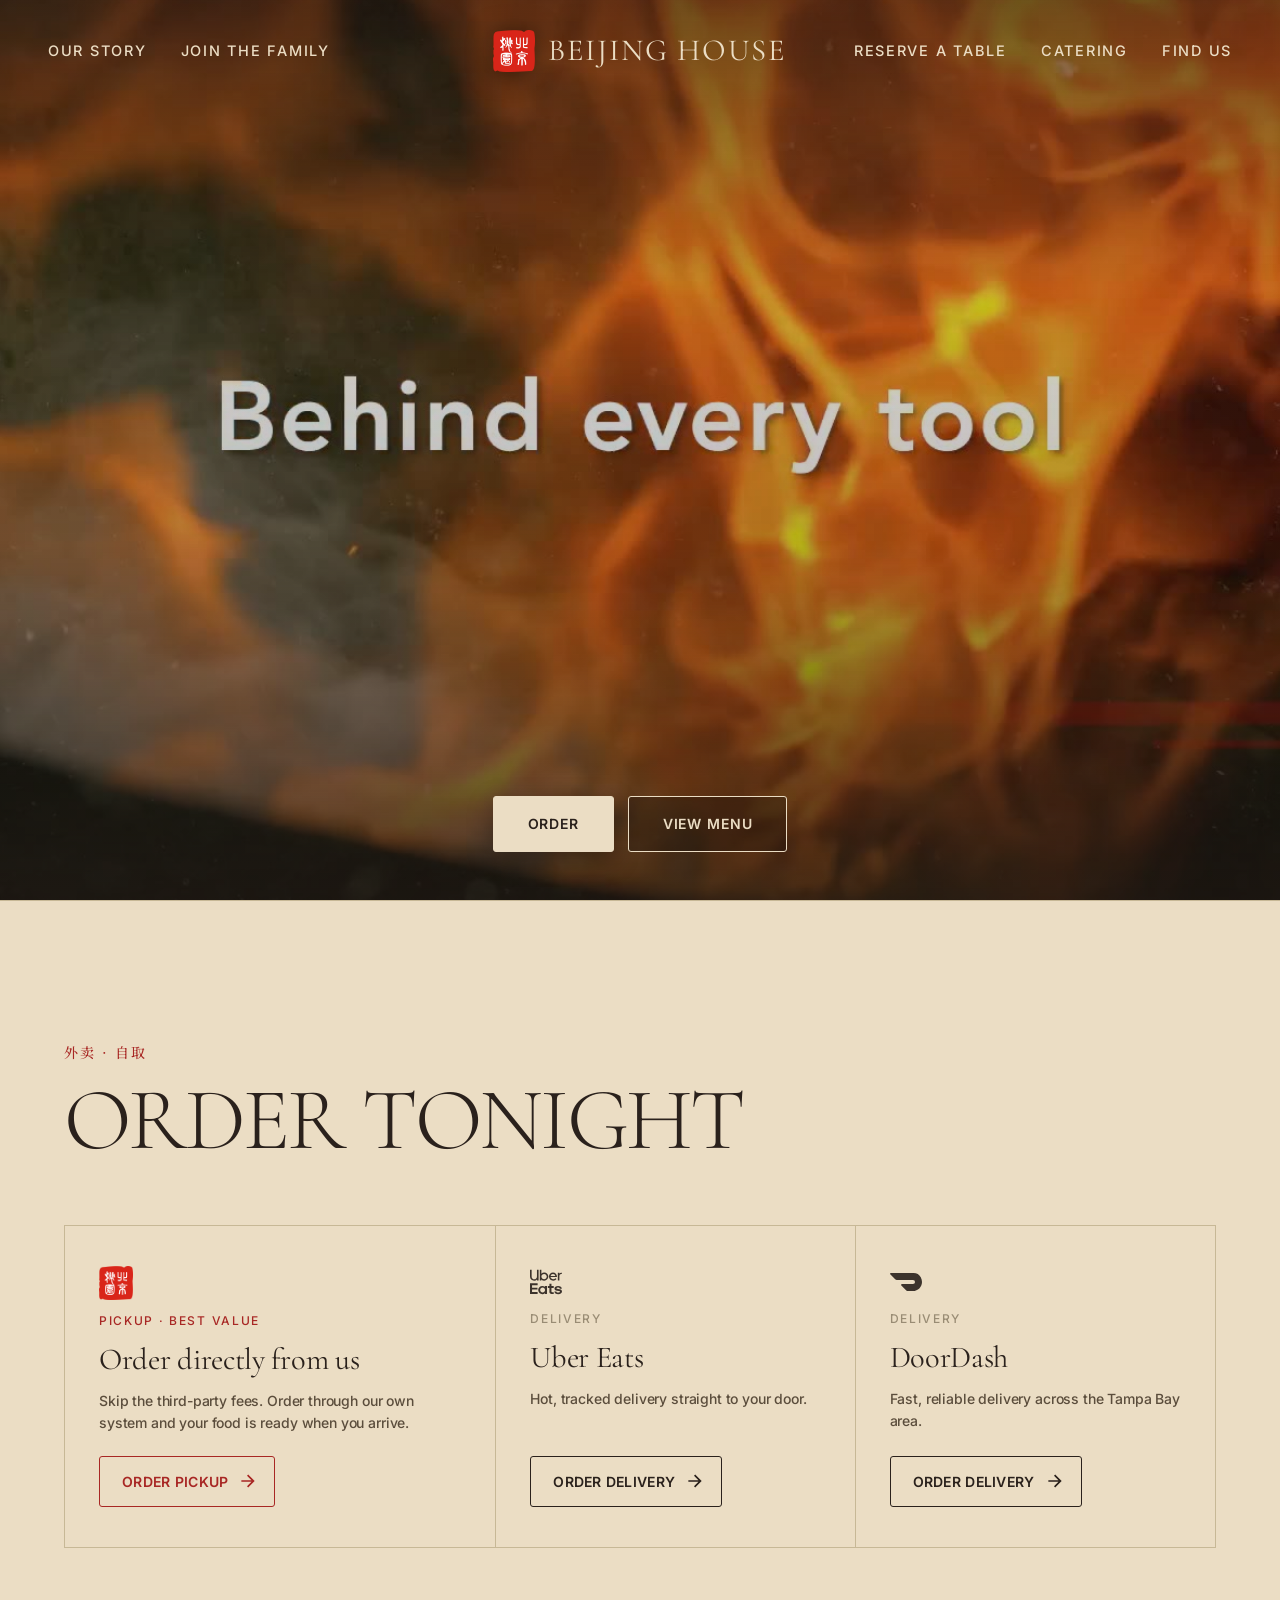
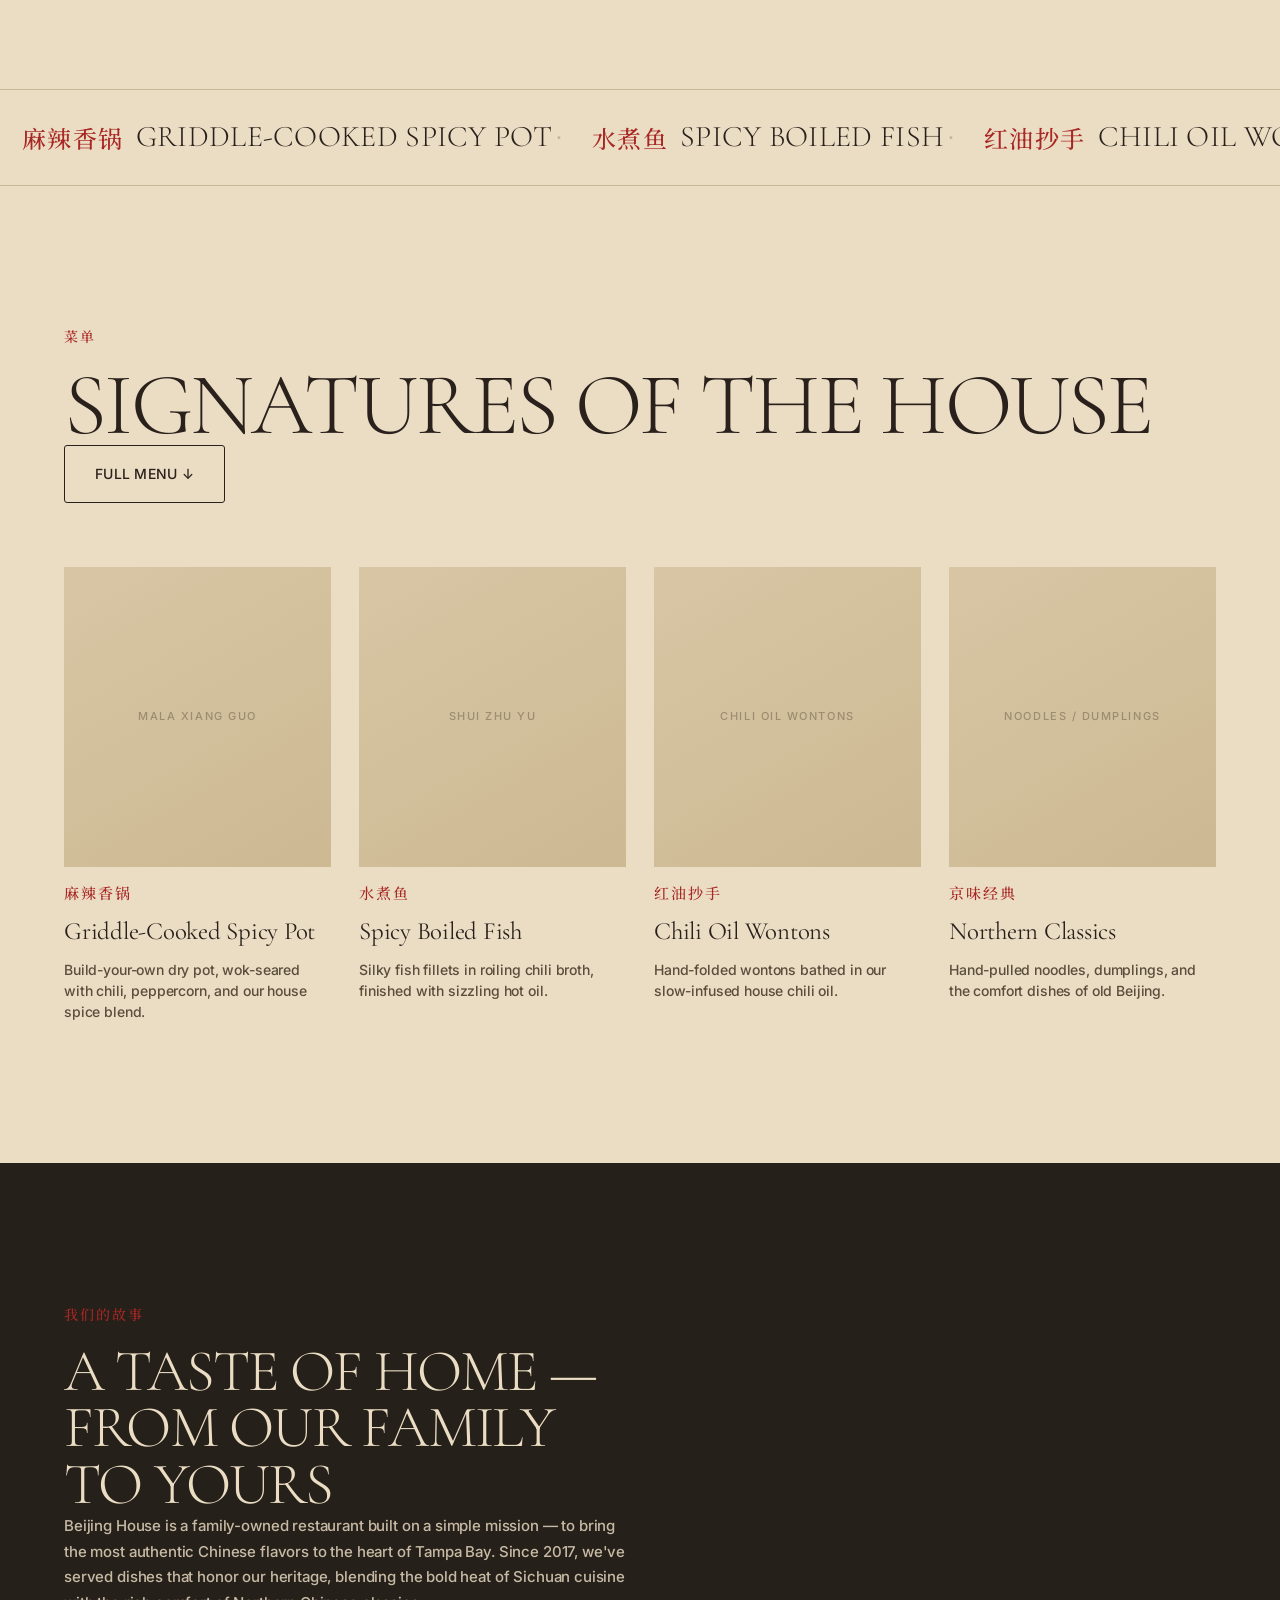
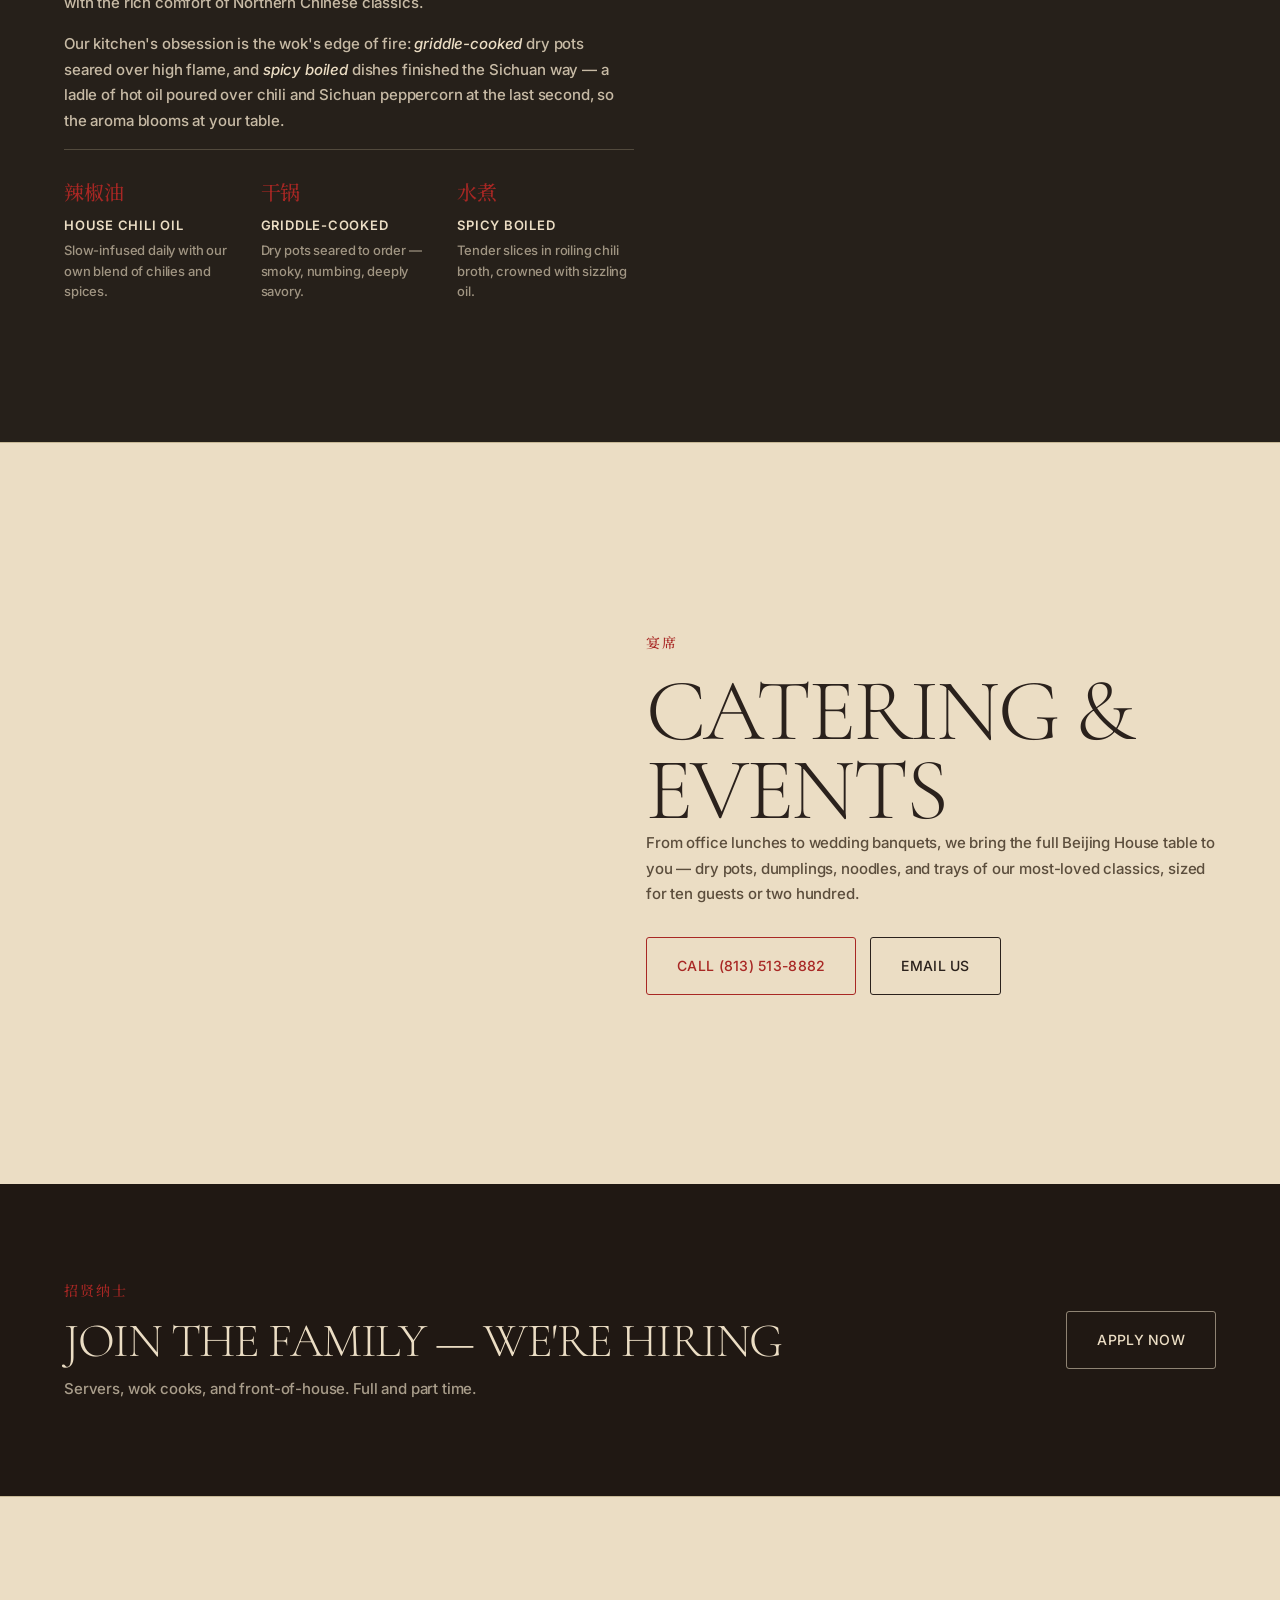
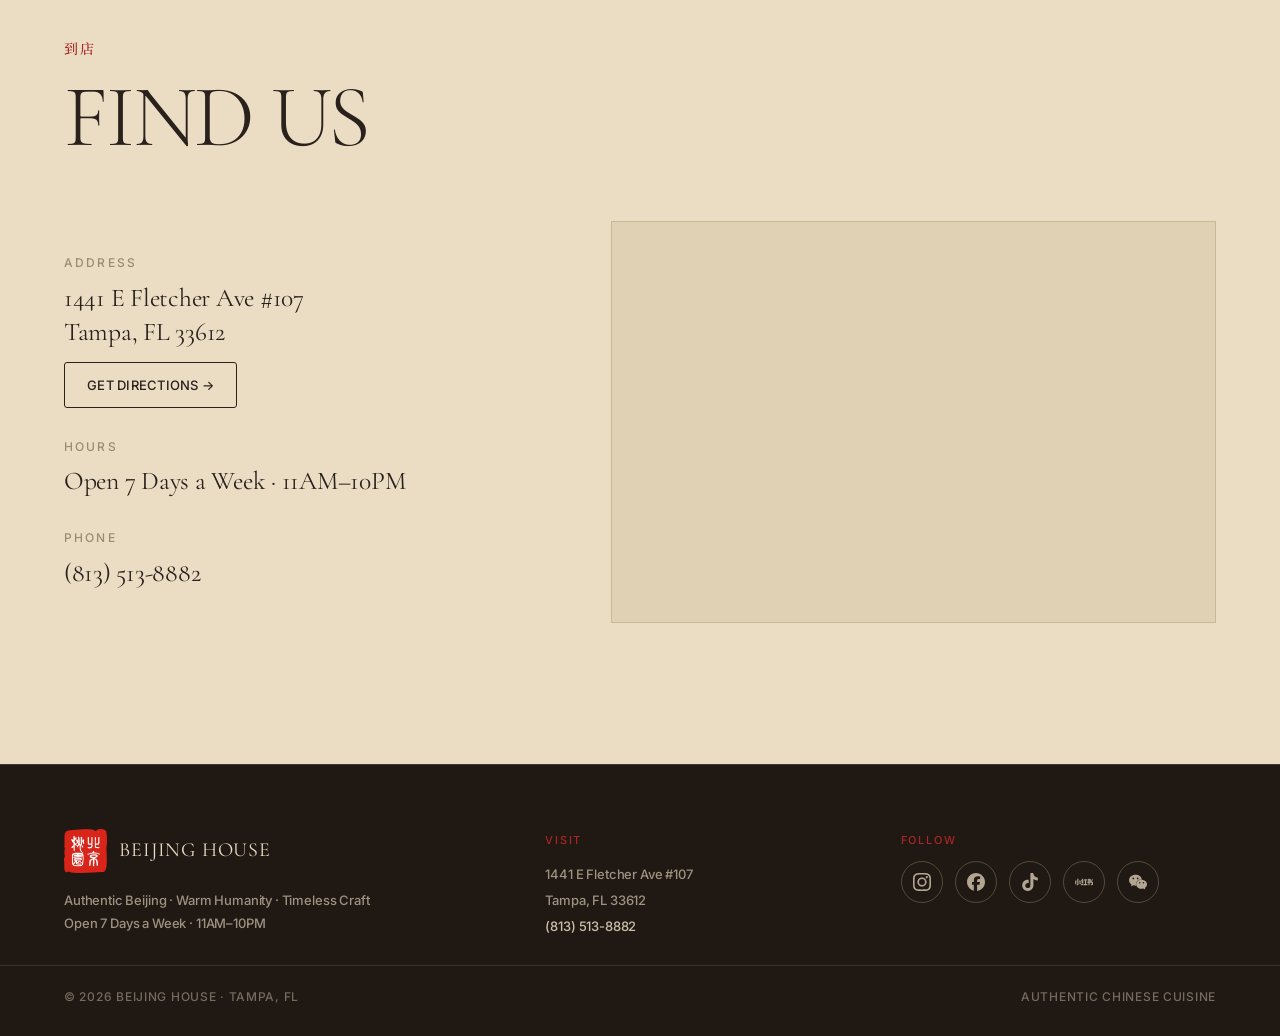
==== commit b7e18631: "Hero Order button fills red on hover; cache v=4" ====
--- a/index.html
+++ b/index.html
@@ -22,7 +22,7 @@
   <link rel="preconnect" href="https://fonts.gstatic.com" crossorigin>
   <link href="https://fonts.googleapis.com/css2?family=Cormorant+Garamond:ital,wght@0,300;0,400;0,500;0,600;1,300;1,400&family=Inter:wght@400;500;600;700&family=Noto+Serif+SC:wght@400;500;600&display=swap" rel="stylesheet">
 
-  <link rel="stylesheet" href="css/styles.css?v=3">
+  <link rel="stylesheet" href="css/styles.css?v=4">
 </head>
 <body>
 
@@ -388,6 +388,6 @@
 }
 </script>
 
-<script src="js/main.js?v=3"></script>
+<script src="js/main.js?v=4"></script>
 </body>
 </html>
--- a/css/styles.css
+++ b/css/styles.css
@@ -234,7 +234,7 @@
 }
 .hero-btn:hover { transform: translateY(-2px); }
 .hero-btn--primary { background: var(--parchment); color: var(--ink); border-color: var(--parchment); box-shadow: 0 8px 24px rgba(0,0,0,0.35); }
-.hero-btn--primary:hover { background: #fff; border-color: #fff; color: var(--ink); }
+.hero-btn--primary:hover { background: var(--accent); border-color: var(--accent); color: var(--parchment); }
 .hero-btn--ghost { background: rgba(20,14,10,0.32); color: var(--parchment); border-color: var(--parchment); backdrop-filter: blur(3px); -webkit-backdrop-filter: blur(3px); }
 .hero-btn--ghost:hover { background: var(--parchment); border-color: var(--parchment); color: var(--ink); }
 
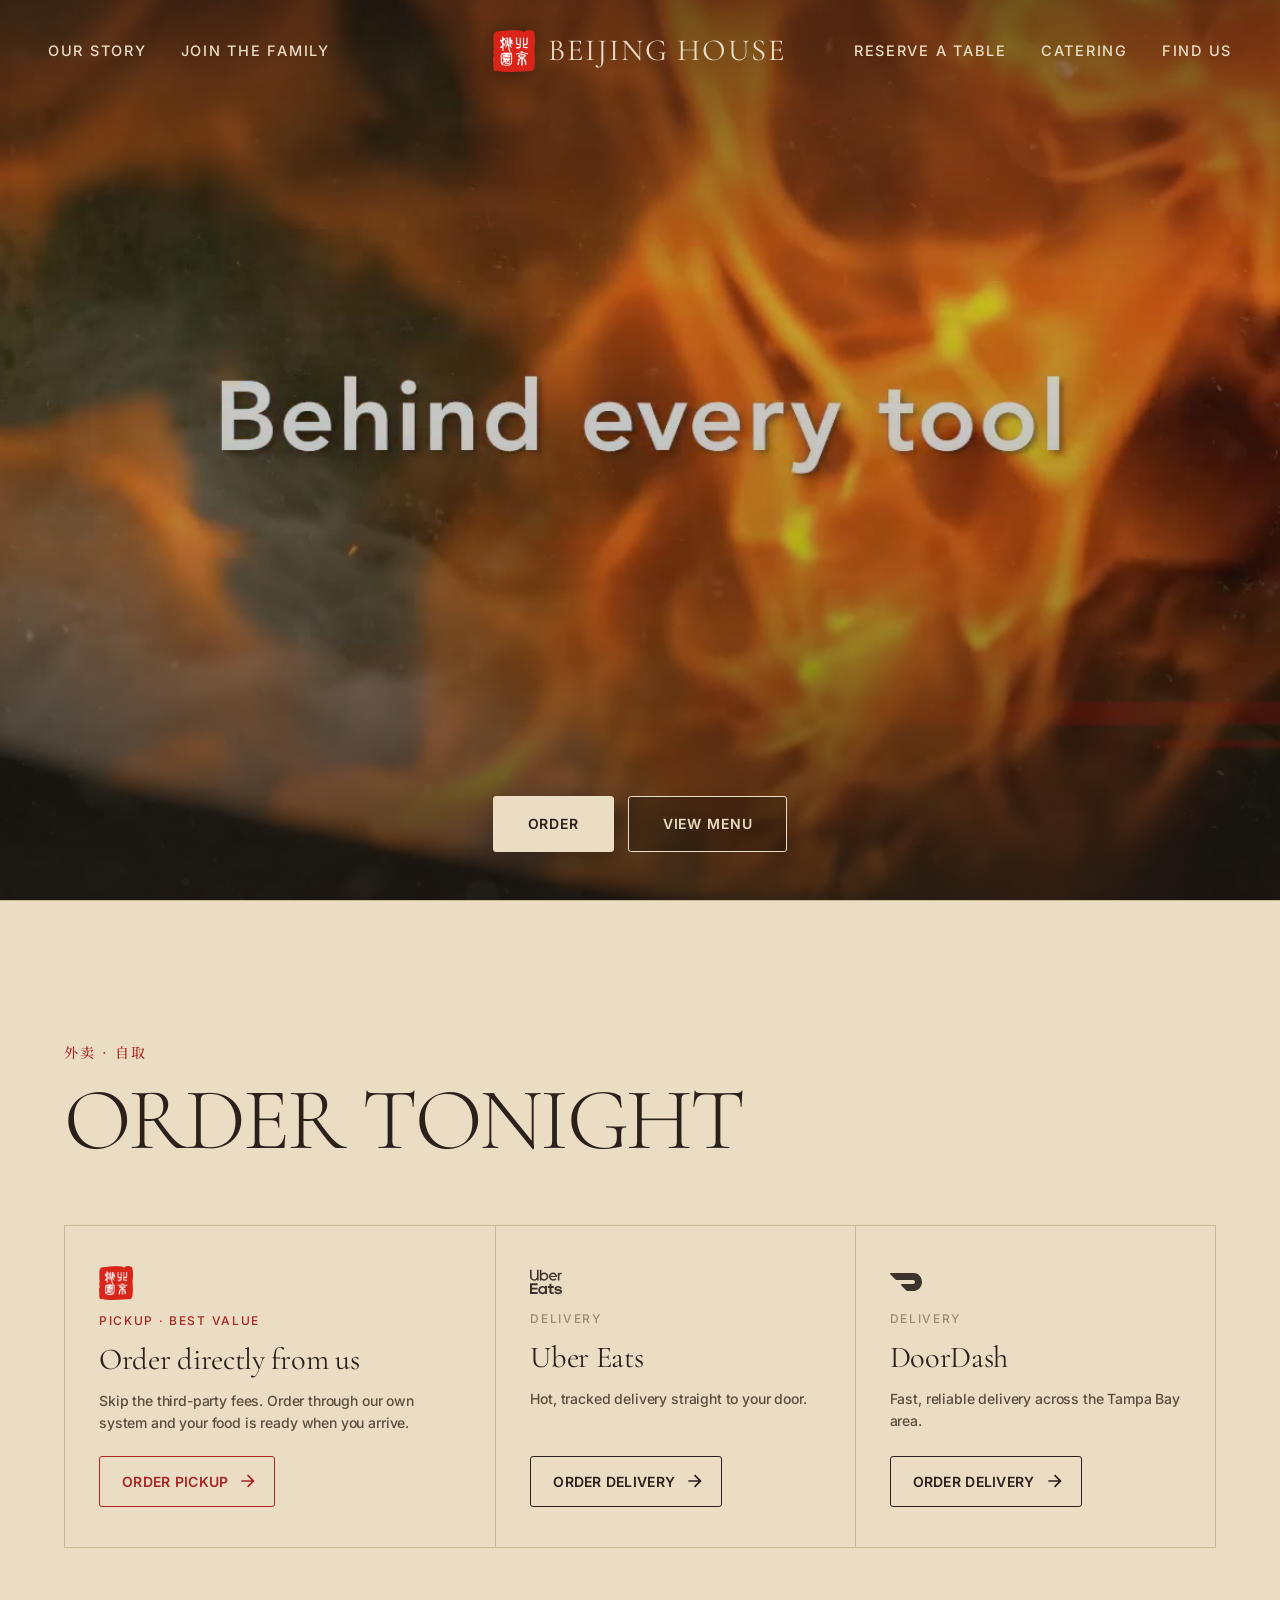
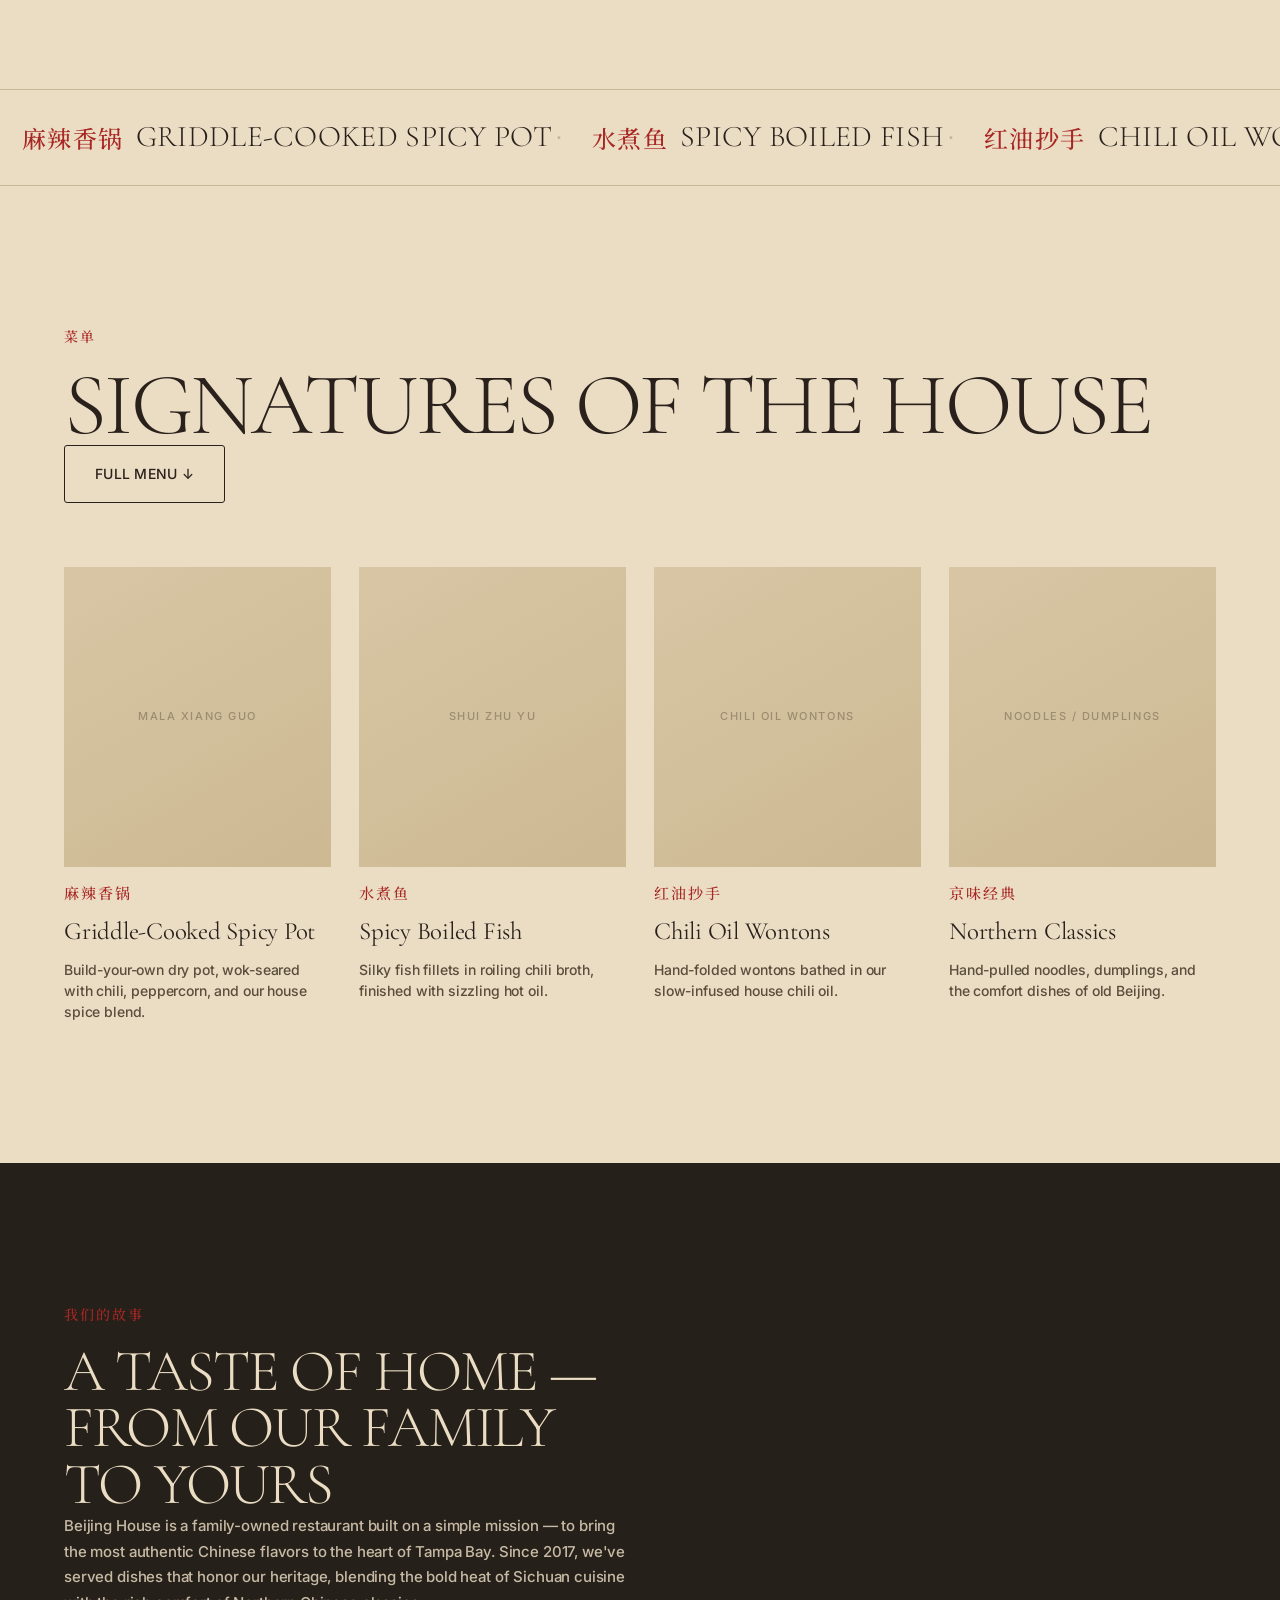
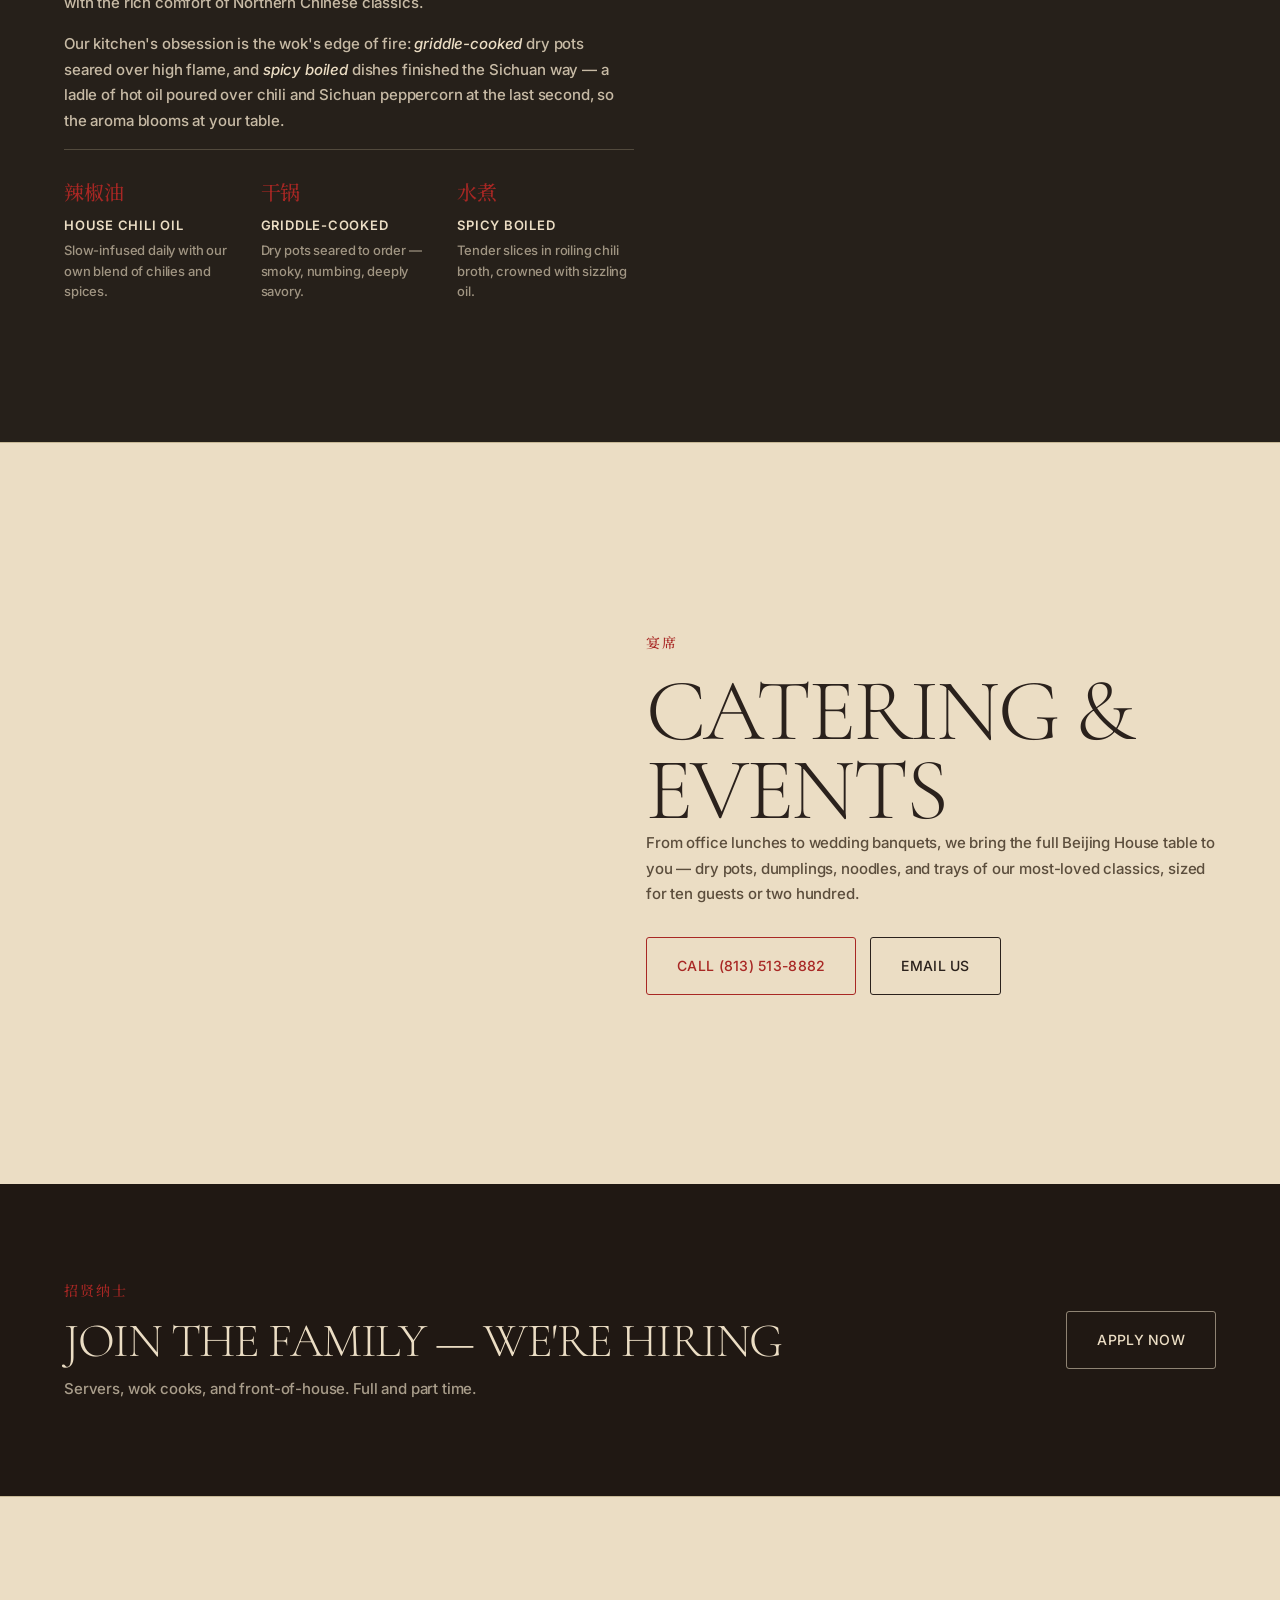
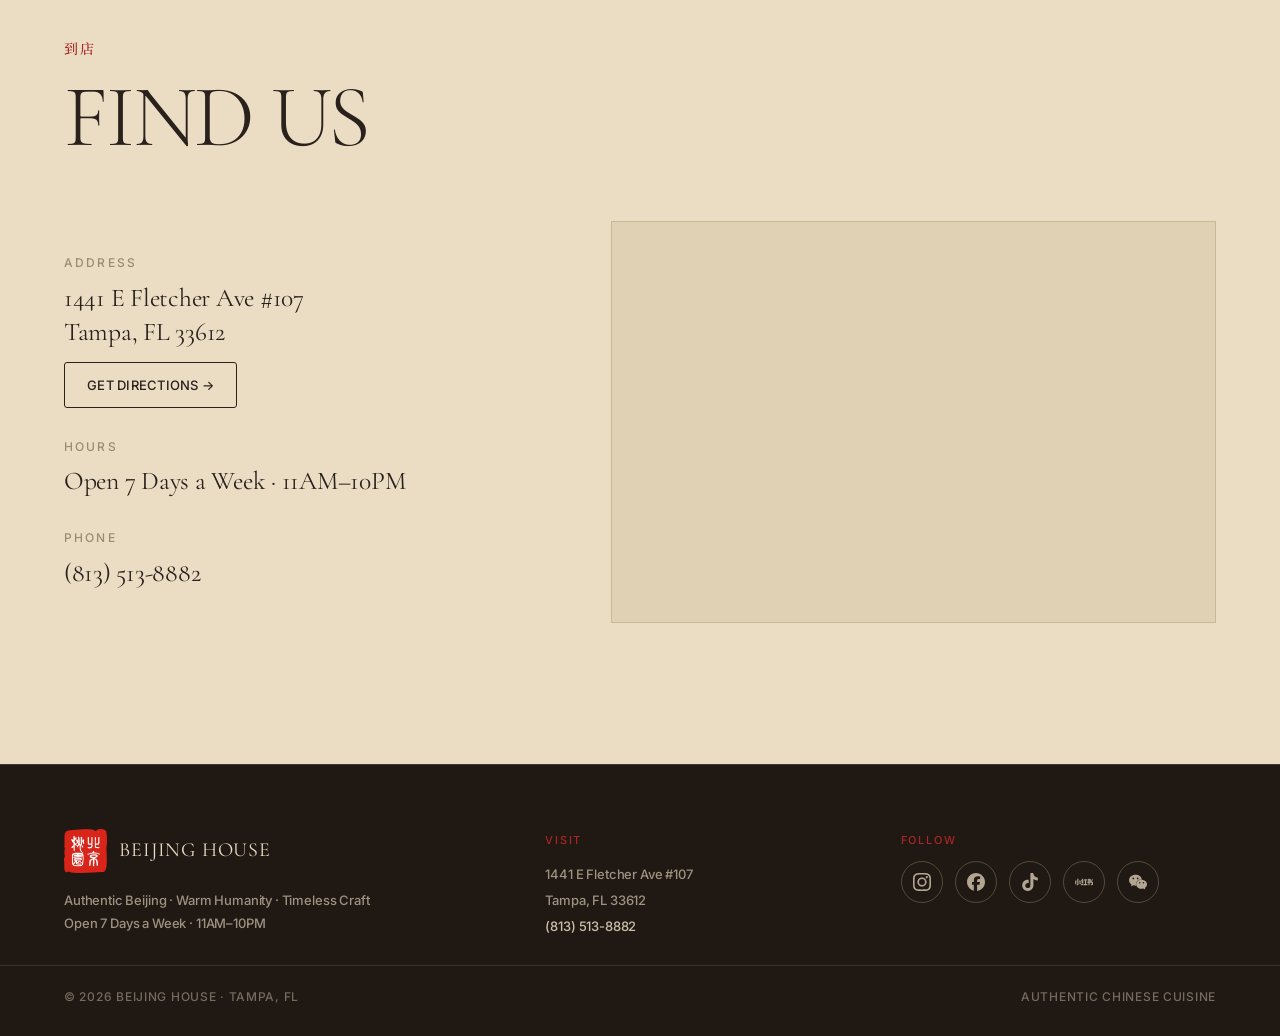
==== commit 0d19b417: "Fix cramped tablet zone: raise mobile breakpoint to 1200 (nav collided below); stack order cards cle" ====
--- a/index.html
+++ b/index.html
@@ -22,7 +22,7 @@
   <link rel="preconnect" href="https://fonts.gstatic.com" crossorigin>
   <link href="https://fonts.googleapis.com/css2?family=Cormorant+Garamond:ital,wght@0,300;0,400;0,500;0,600;1,300;1,400&family=Inter:wght@400;500;600;700&family=Noto+Serif+SC:wght@400;500;600&display=swap" rel="stylesheet">
 
-  <link rel="stylesheet" href="css/styles.css?v=4">
+  <link rel="stylesheet" href="css/styles.css?v=6">
 </head>
 <body>
 
@@ -388,6 +388,6 @@
 }
 </script>
 
-<script src="js/main.js?v=4"></script>
+<script src="js/main.js?v=6"></script>
 </body>
 </html>
--- a/css/styles.css
+++ b/css/styles.css
@@ -484,29 +484,28 @@
 /* ============================================================= */
 /*  Responsive                                                    */
 /* ============================================================= */
-@media (max-width: 1024px) {
-  .order-grid { grid-template-columns: 1fr 1fr; }
-  .order-card { border-bottom: 1px solid var(--stone); }
-  .order-card:nth-child(2) { border-right: none; }
-  .order-card--feature { grid-column: 1 / -1; }
-  .dish-grid { grid-template-columns: 1fr 1fr; }
-}
-
-@media (max-width: 820px) {
+/* Tablet & below — switch to the hamburger + mobile layout at 1200 so the wide
+   horizontal nav (long labels) never cramps/collides, and content stacks cleanly. */
+@media (max-width: 1200px) {
   .section { padding: clamp(4rem, 12vw, 6rem) 0; }
 
-  /* Mobile hero: sticky header shows branding, so hide the hero's own nav/brand
-     (they collided with the fixed header). Pin the CTAs to the bottom of the
-     visible viewport — svh keeps the bottom above the browser toolbar, and the
-     safe-area inset clears the home indicator. */
+  /* Nav -> hamburger; hero goes mobile (sticky header carries branding, so the
+     hero's own nav/brand are hidden). CTAs pin to the bottom of the visible
+     viewport — svh keeps them above the browser toolbar; safe-area clears the
+     home indicator. */
   .hero { height: 100svh; min-height: 480px; }
   .hero__nav { display: none; }
   .hero__actions { padding: 0 20px calc(26px + env(safe-area-inset-bottom)); }
-
   .site-header { transform: translateY(0); padding: 12px 22px; }
   .site-header__nav { display: none; }
   .nav-toggle { display: flex; }
   .site-header__name { font-size: 17px; }
+
+  /* Order cards stack full-width (no lopsided full-width feature card) */
+  .order-grid { grid-template-columns: 1fr; }
+  .order-card { border-right: none; border-bottom: 1px solid var(--stone); }
+  .order-card:last-child { border-bottom: none; }
+  .dish-grid { grid-template-columns: 1fr 1fr; }
 
   .story__grid, .catering__grid { grid-template-columns: 1fr; gap: 40px; }
   .catering__photo { order: 2; }
@@ -524,8 +523,6 @@
 }
 
 @media (max-width: 560px) {
-  .order-grid { grid-template-columns: 1fr; }
-  .order-card { border-right: none; }
   .dish-grid { grid-template-columns: 1fr; }
   .hero__buttons { flex-direction: row; flex-wrap: nowrap; width: 100%; gap: 12px; }
   .hero__buttons .hero-btn { flex: 1 1 0; padding-left: 14px; padding-right: 14px; font-size: 15px; }
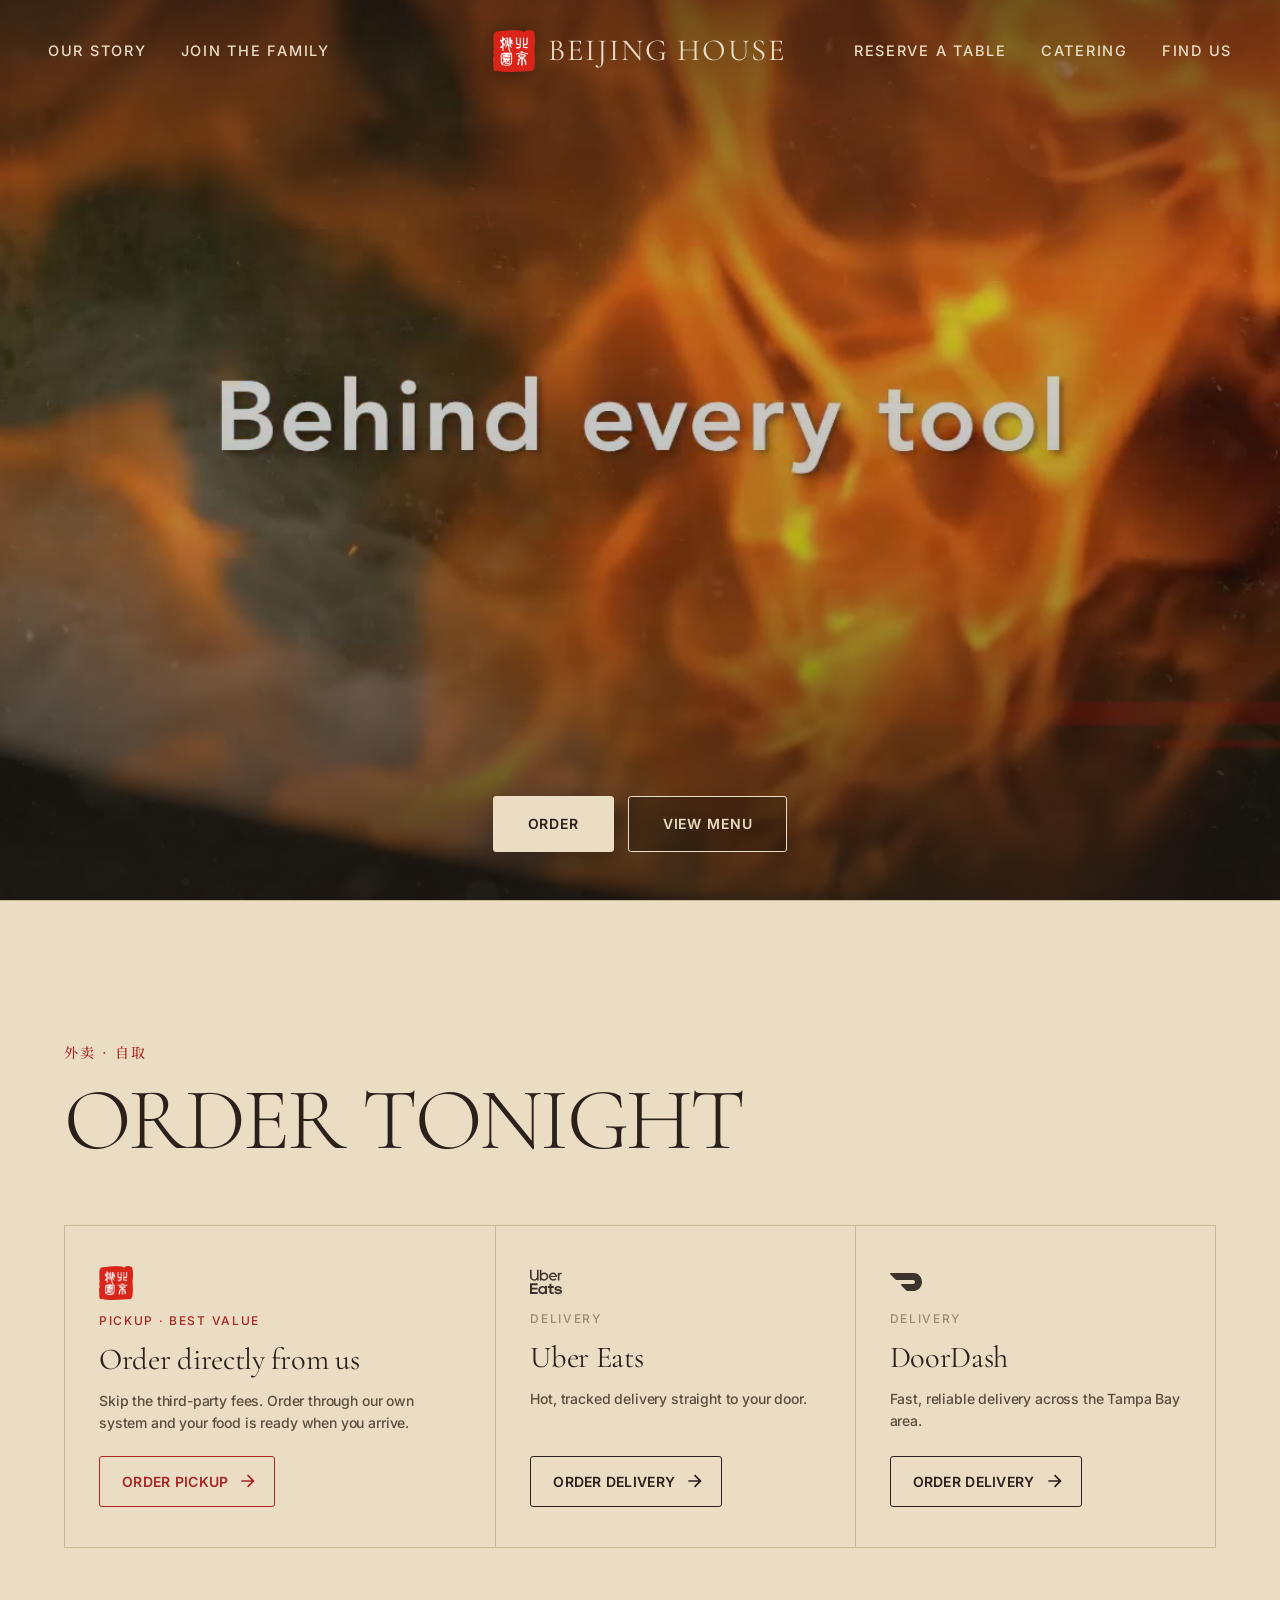
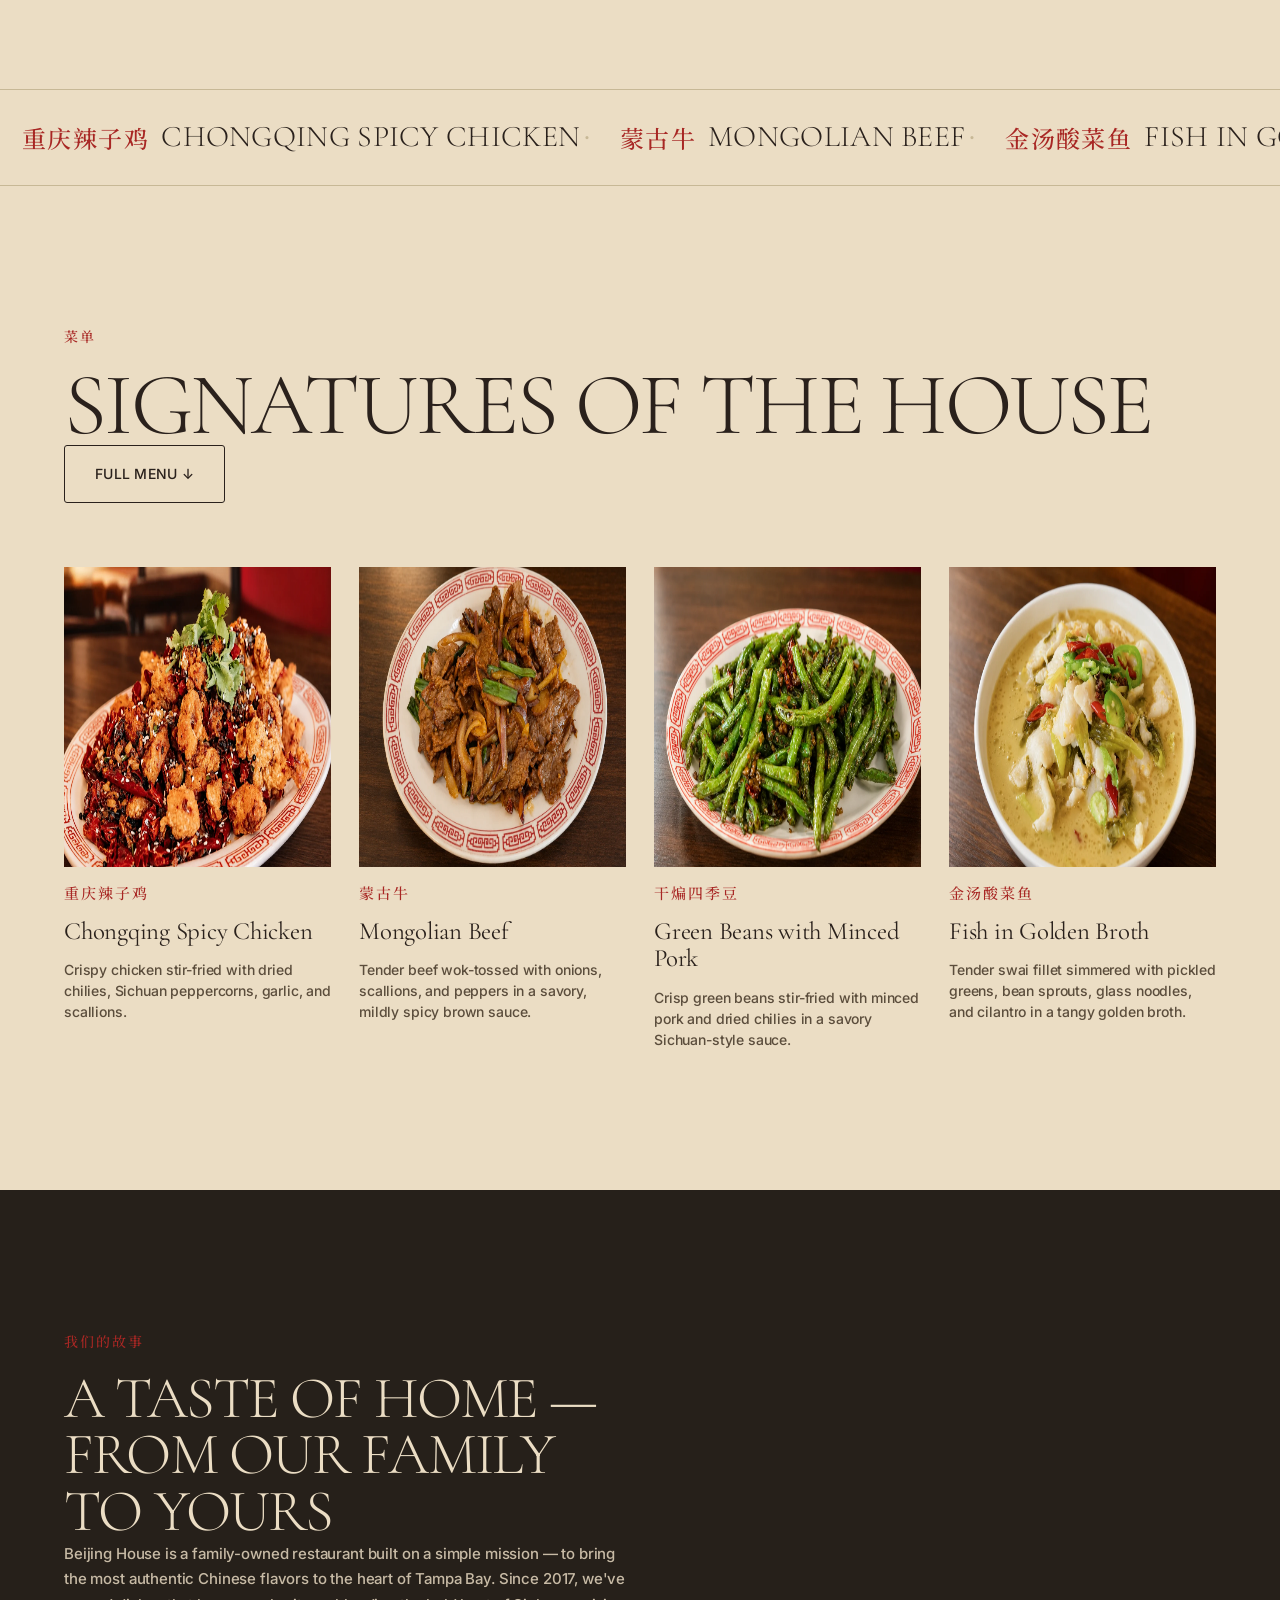
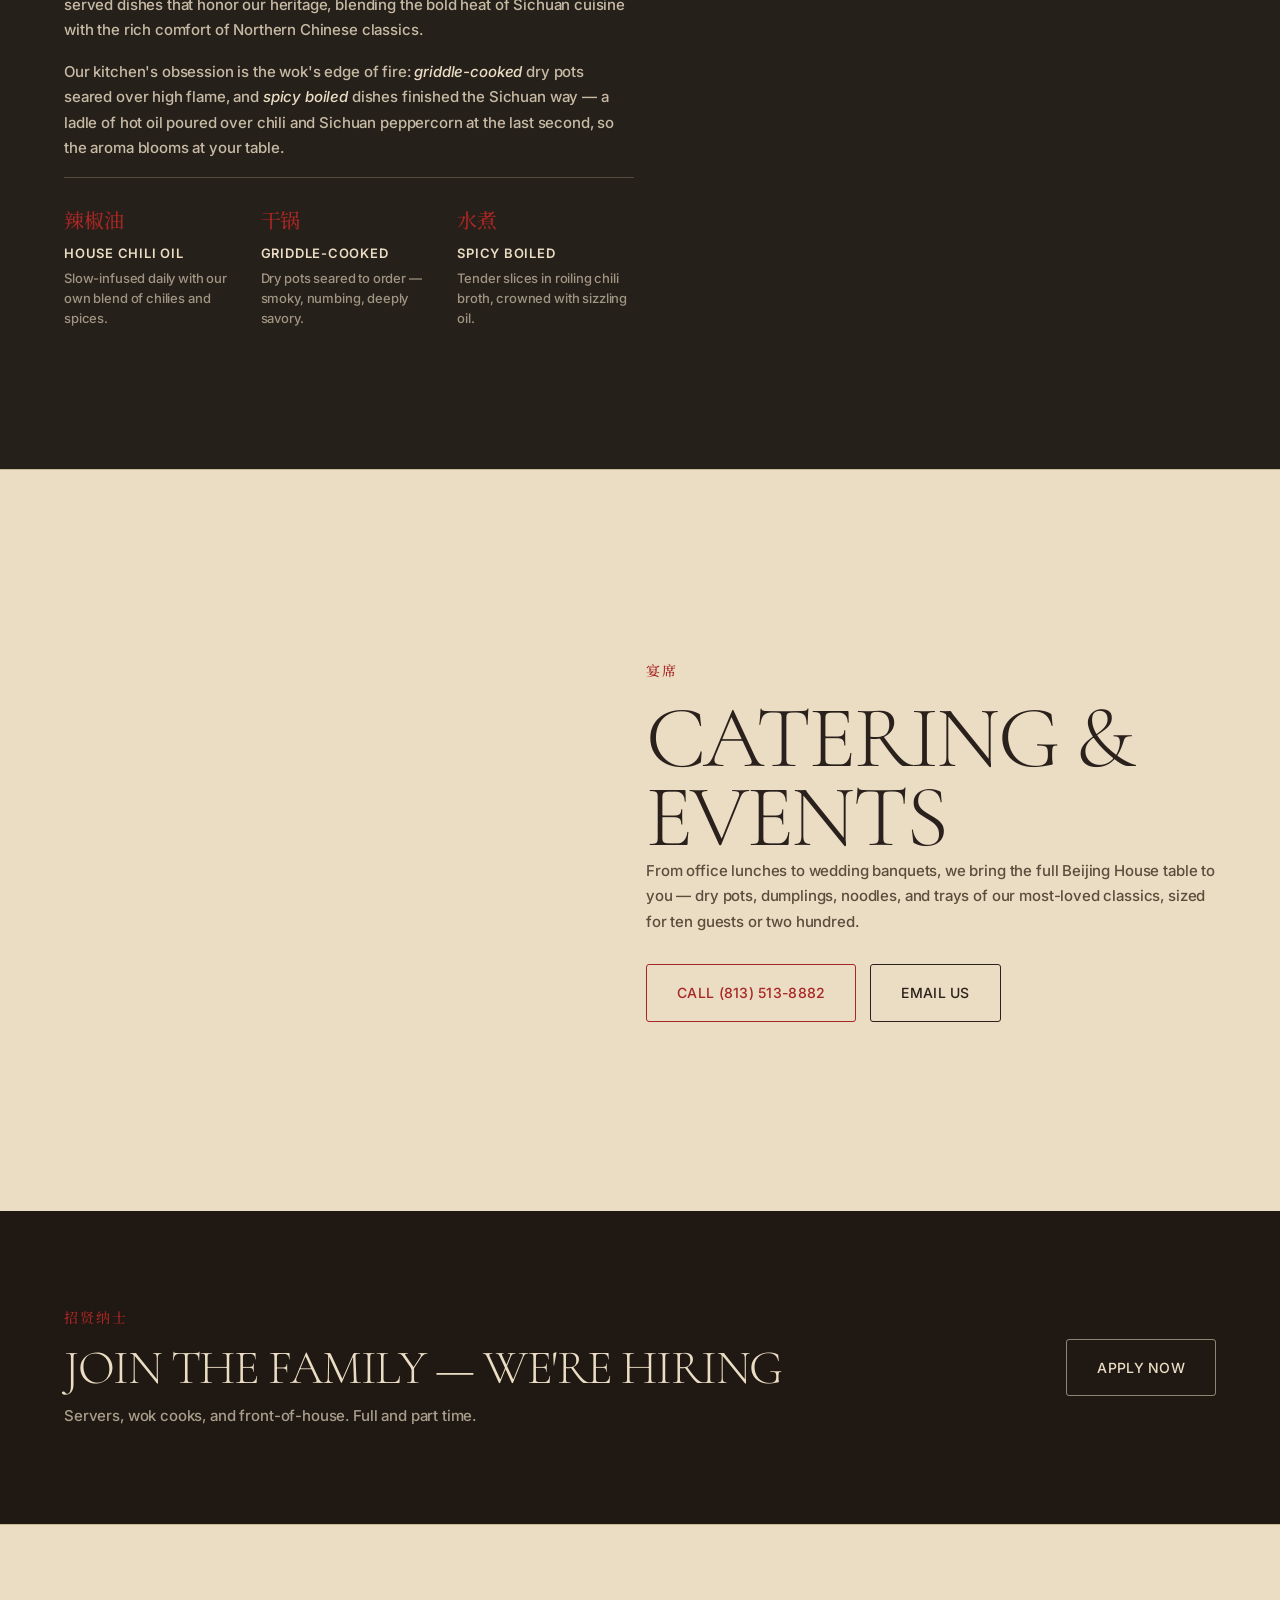
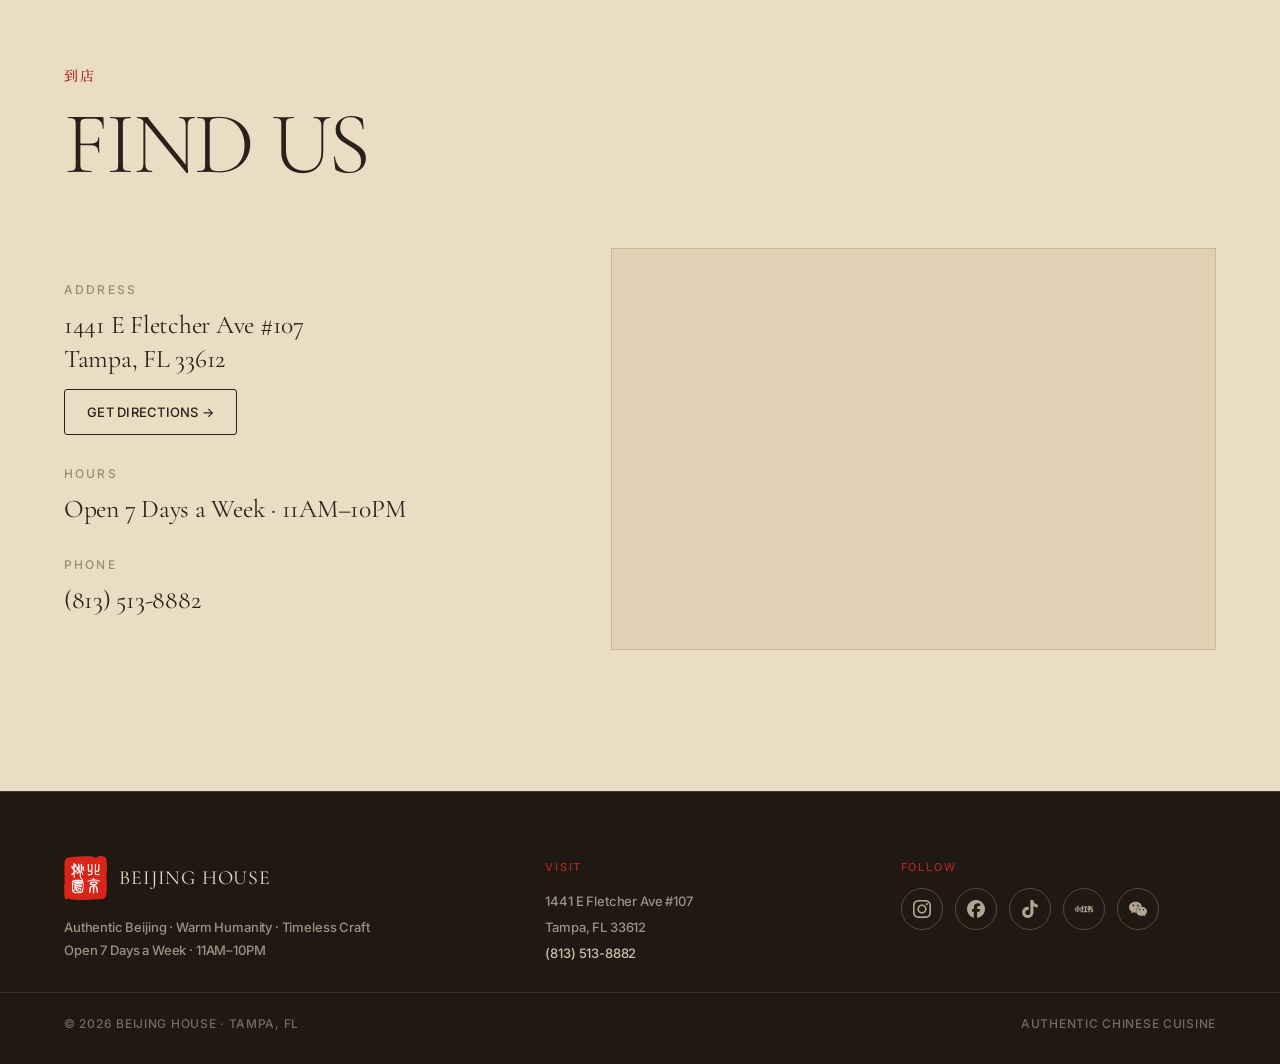
==== commit 8b8d738b: "Add real photography: 4 signature dishes + interior (Story) - Menu cards -> Chongqing Spicy Chicken," ====
--- a/index.html
+++ b/index.html
@@ -22,7 +22,7 @@
   <link rel="preconnect" href="https://fonts.gstatic.com" crossorigin>
   <link href="https://fonts.googleapis.com/css2?family=Cormorant+Garamond:ital,wght@0,300;0,400;0,500;0,600;1,300;1,400&family=Inter:wght@400;500;600;700&family=Noto+Serif+SC:wght@400;500;600&display=swap" rel="stylesheet">
 
-  <link rel="stylesheet" href="css/styles.css?v=6">
+  <link rel="stylesheet" href="css/styles.css?v=7">
 </head>
 <body>
 
@@ -153,14 +153,18 @@
 <!-- ============================================================= -->
 <div class="marquee" aria-hidden="true">
   <div class="marquee__track">
-    <span class="marquee__cn">麻辣香锅</span><span class="marquee__en">Griddle-Cooked Spicy Pot</span><span class="marquee__dot">·</span>
-    <span class="marquee__cn">水煮鱼</span><span class="marquee__en">Spicy Boiled Fish</span><span class="marquee__dot">·</span>
-    <span class="marquee__cn">红油抄手</span><span class="marquee__en">Chili Oil Wontons</span><span class="marquee__dot">·</span>
-    <span class="marquee__cn">京味经典</span><span class="marquee__en">Northern Classics</span><span class="marquee__dot">·</span>
-    <span class="marquee__cn">麻辣香锅</span><span class="marquee__en">Griddle-Cooked Spicy Pot</span><span class="marquee__dot">·</span>
-    <span class="marquee__cn">水煮鱼</span><span class="marquee__en">Spicy Boiled Fish</span><span class="marquee__dot">·</span>
-    <span class="marquee__cn">红油抄手</span><span class="marquee__en">Chili Oil Wontons</span><span class="marquee__dot">·</span>
-    <span class="marquee__cn">京味经典</span><span class="marquee__en">Northern Classics</span><span class="marquee__dot">·</span>
+    <span class="marquee__cn">重庆辣子鸡</span><span class="marquee__en">Chongqing Spicy Chicken</span><span class="marquee__dot">·</span>
+    <span class="marquee__cn">蒙古牛</span><span class="marquee__en">Mongolian Beef</span><span class="marquee__dot">·</span>
+    <span class="marquee__cn">金汤酸菜鱼</span><span class="marquee__en">Fish in Golden Broth</span><span class="marquee__dot">·</span>
+    <span class="marquee__cn">干煸四季豆</span><span class="marquee__en">Green Beans with Minced Pork</span><span class="marquee__dot">·</span>
+    <span class="marquee__cn">甜皮鸭</span><span class="marquee__en">Sweet Skin Duck</span><span class="marquee__dot">·</span>
+    <span class="marquee__cn">担担面</span><span class="marquee__en">Dan Dan Noodles</span><span class="marquee__dot">·</span>
+    <span class="marquee__cn">重庆辣子鸡</span><span class="marquee__en">Chongqing Spicy Chicken</span><span class="marquee__dot">·</span>
+    <span class="marquee__cn">蒙古牛</span><span class="marquee__en">Mongolian Beef</span><span class="marquee__dot">·</span>
+    <span class="marquee__cn">金汤酸菜鱼</span><span class="marquee__en">Fish in Golden Broth</span><span class="marquee__dot">·</span>
+    <span class="marquee__cn">干煸四季豆</span><span class="marquee__en">Green Beans with Minced Pork</span><span class="marquee__dot">·</span>
+    <span class="marquee__cn">甜皮鸭</span><span class="marquee__en">Sweet Skin Duck</span><span class="marquee__dot">·</span>
+    <span class="marquee__cn">担担面</span><span class="marquee__en">Dan Dan Noodles</span><span class="marquee__dot">·</span>
   </div>
 </div>
 
@@ -179,31 +183,31 @@
     <div class="dish-grid">
 
       <article class="dish reveal a-rise" data-dish="0">
-        <div class="dish__photo" data-slot="mala xiang guo"></div>
-        <div class="dish__cn">麻辣香锅</div>
-        <h3 class="dish__en">Griddle-Cooked Spicy Pot</h3>
-        <p class="dish__desc">Build-your-own dry pot, wok-seared with chili, peppercorn, and our house spice blend.</p>
+        <div class="dish__photo has-image" style="background-image:url('assets/img/dish-chongqing-chicken.webp')"></div>
+        <div class="dish__cn">重庆辣子鸡</div>
+        <h3 class="dish__en">Chongqing Spicy Chicken</h3>
+        <p class="dish__desc">Crispy chicken stir-fried with dried chilies, Sichuan peppercorns, garlic, and scallions.</p>
       </article>
 
       <article class="dish reveal a-rise" data-dish="1">
-        <div class="dish__photo" data-slot="shui zhu yu"></div>
-        <div class="dish__cn">水煮鱼</div>
-        <h3 class="dish__en">Spicy Boiled Fish</h3>
-        <p class="dish__desc">Silky fish fillets in roiling chili broth, finished with sizzling hot oil.</p>
+        <div class="dish__photo has-image" style="background-image:url('assets/img/dish-mongolian-beef.webp')"></div>
+        <div class="dish__cn">蒙古牛</div>
+        <h3 class="dish__en">Mongolian Beef</h3>
+        <p class="dish__desc">Tender beef wok-tossed with onions, scallions, and peppers in a savory, mildly spicy brown sauce.</p>
       </article>
 
       <article class="dish reveal a-rise" data-dish="2">
-        <div class="dish__photo" data-slot="chili oil wontons"></div>
-        <div class="dish__cn">红油抄手</div>
-        <h3 class="dish__en">Chili Oil Wontons</h3>
-        <p class="dish__desc">Hand-folded wontons bathed in our slow-infused house chili oil.</p>
+        <div class="dish__photo has-image" style="background-image:url('assets/img/dish-green-beans.webp')"></div>
+        <div class="dish__cn">干煸四季豆</div>
+        <h3 class="dish__en">Green Beans with Minced Pork</h3>
+        <p class="dish__desc">Crisp green beans stir-fried with minced pork and dried chilies in a savory Sichuan-style sauce.</p>
       </article>
 
       <article class="dish reveal a-rise" data-dish="3">
-        <div class="dish__photo" data-slot="noodles / dumplings"></div>
-        <div class="dish__cn">京味经典</div>
-        <h3 class="dish__en">Northern Classics</h3>
-        <p class="dish__desc">Hand-pulled noodles, dumplings, and the comfort dishes of old Beijing.</p>
+        <div class="dish__photo has-image" style="background-image:url('assets/img/dish-pickled-fish.webp')"></div>
+        <div class="dish__cn">金汤酸菜鱼</div>
+        <h3 class="dish__en">Fish in Golden Broth</h3>
+        <p class="dish__desc">Tender swai fillet simmered with pickled greens, bean sprouts, glass noodles, and cilantro in a tangy golden broth.</p>
       </article>
 
     </div>
@@ -238,7 +242,7 @@
         </div>
       </div>
     </div>
-    <div class="story__photo reveal a-img" data-slot="chili oil being poured / wok fire" data-photo="story_photo"></div>
+    <div class="story__photo reveal a-img has-image" style="background-image:url('assets/img/interior.jpg')" data-photo="story_photo"></div>
   </div>
 </section>
 
@@ -388,6 +392,6 @@
 }
 </script>
 
-<script src="js/main.js?v=6"></script>
+<script src="js/main.js?v=7"></script>
 </body>
 </html>
--- a/css/styles.css
+++ b/css/styles.css
@@ -331,7 +331,7 @@
   letter-spacing: 0.14em; text-transform: uppercase; color: rgba(91,77,60,0.45);
 }
 [data-slot].has-image::after { content: none; }
-[data-slot].has-image { background-size: cover; background-position: center; }
+.has-image { background-size: cover; background-position: center; }
 
 /* ---- Story (dark atmospheric break) ---- */
 .story { background: var(--dark-2); color: var(--parchment); }
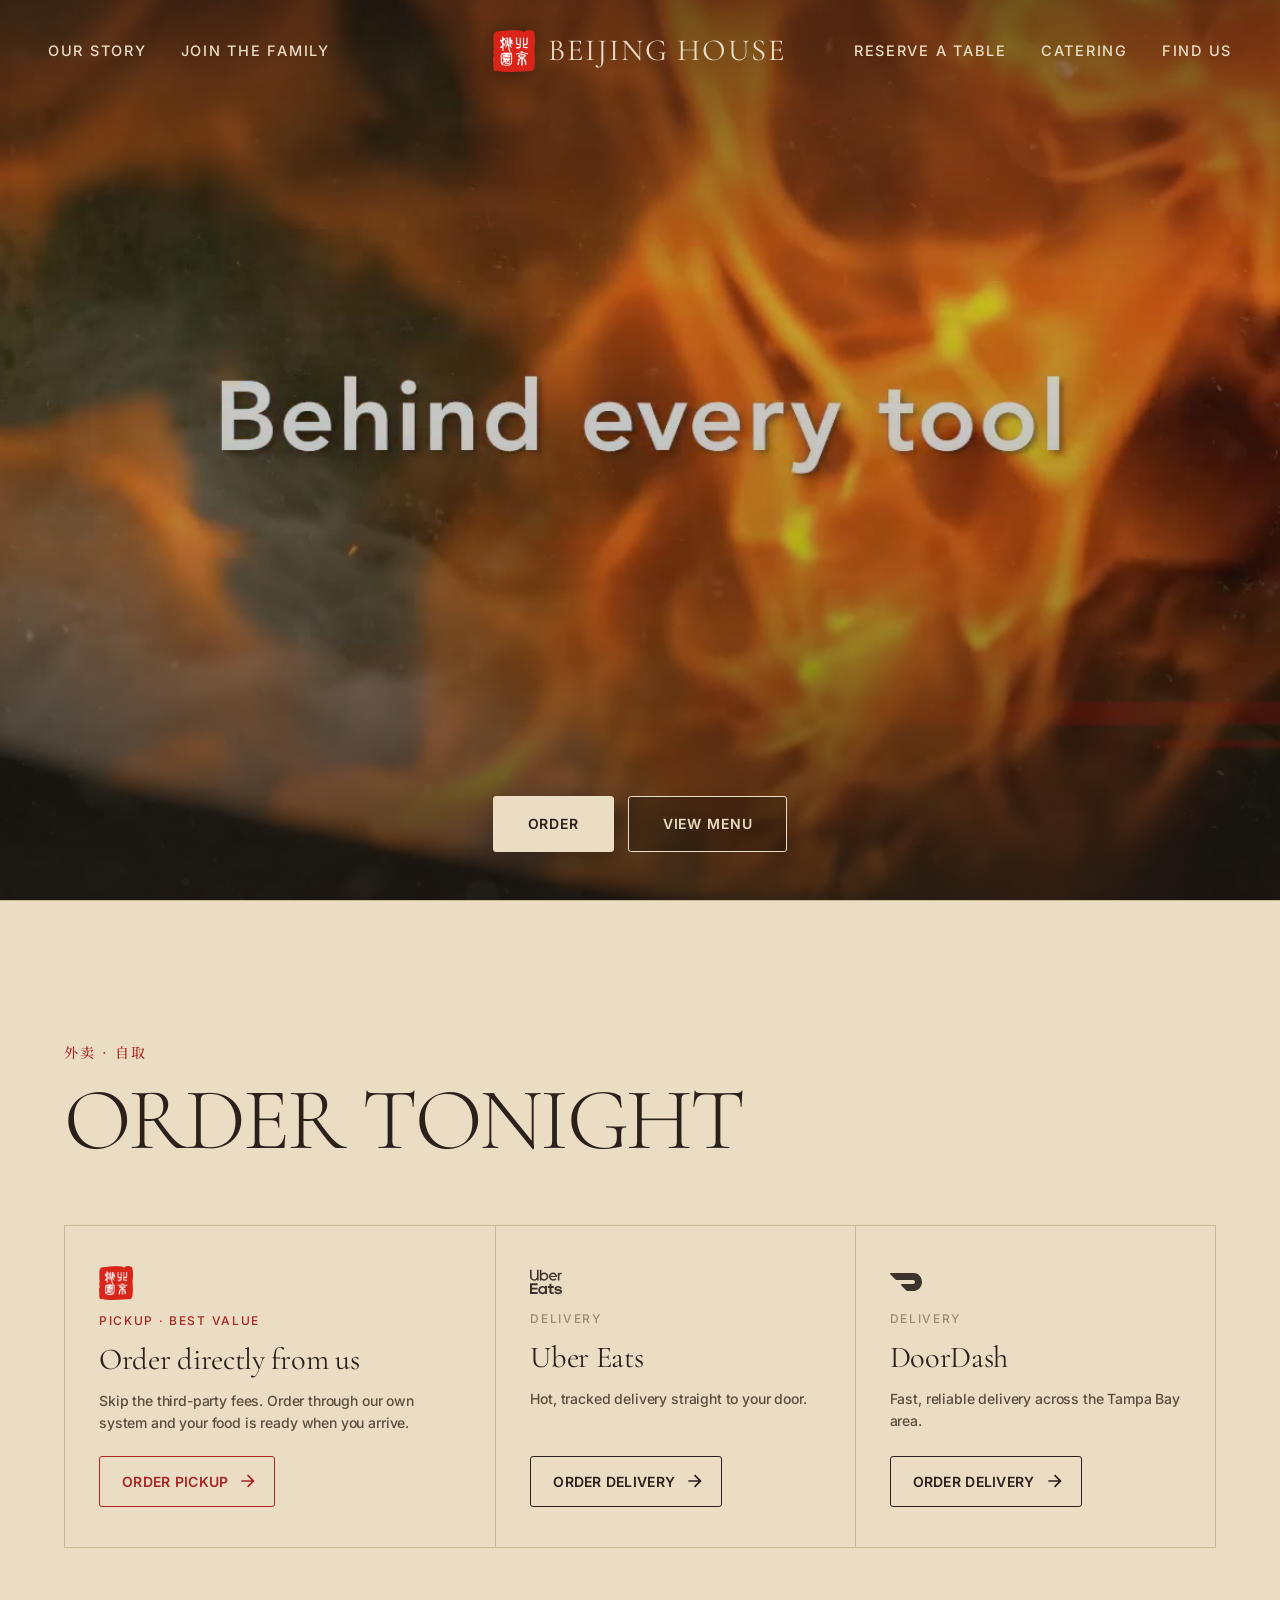
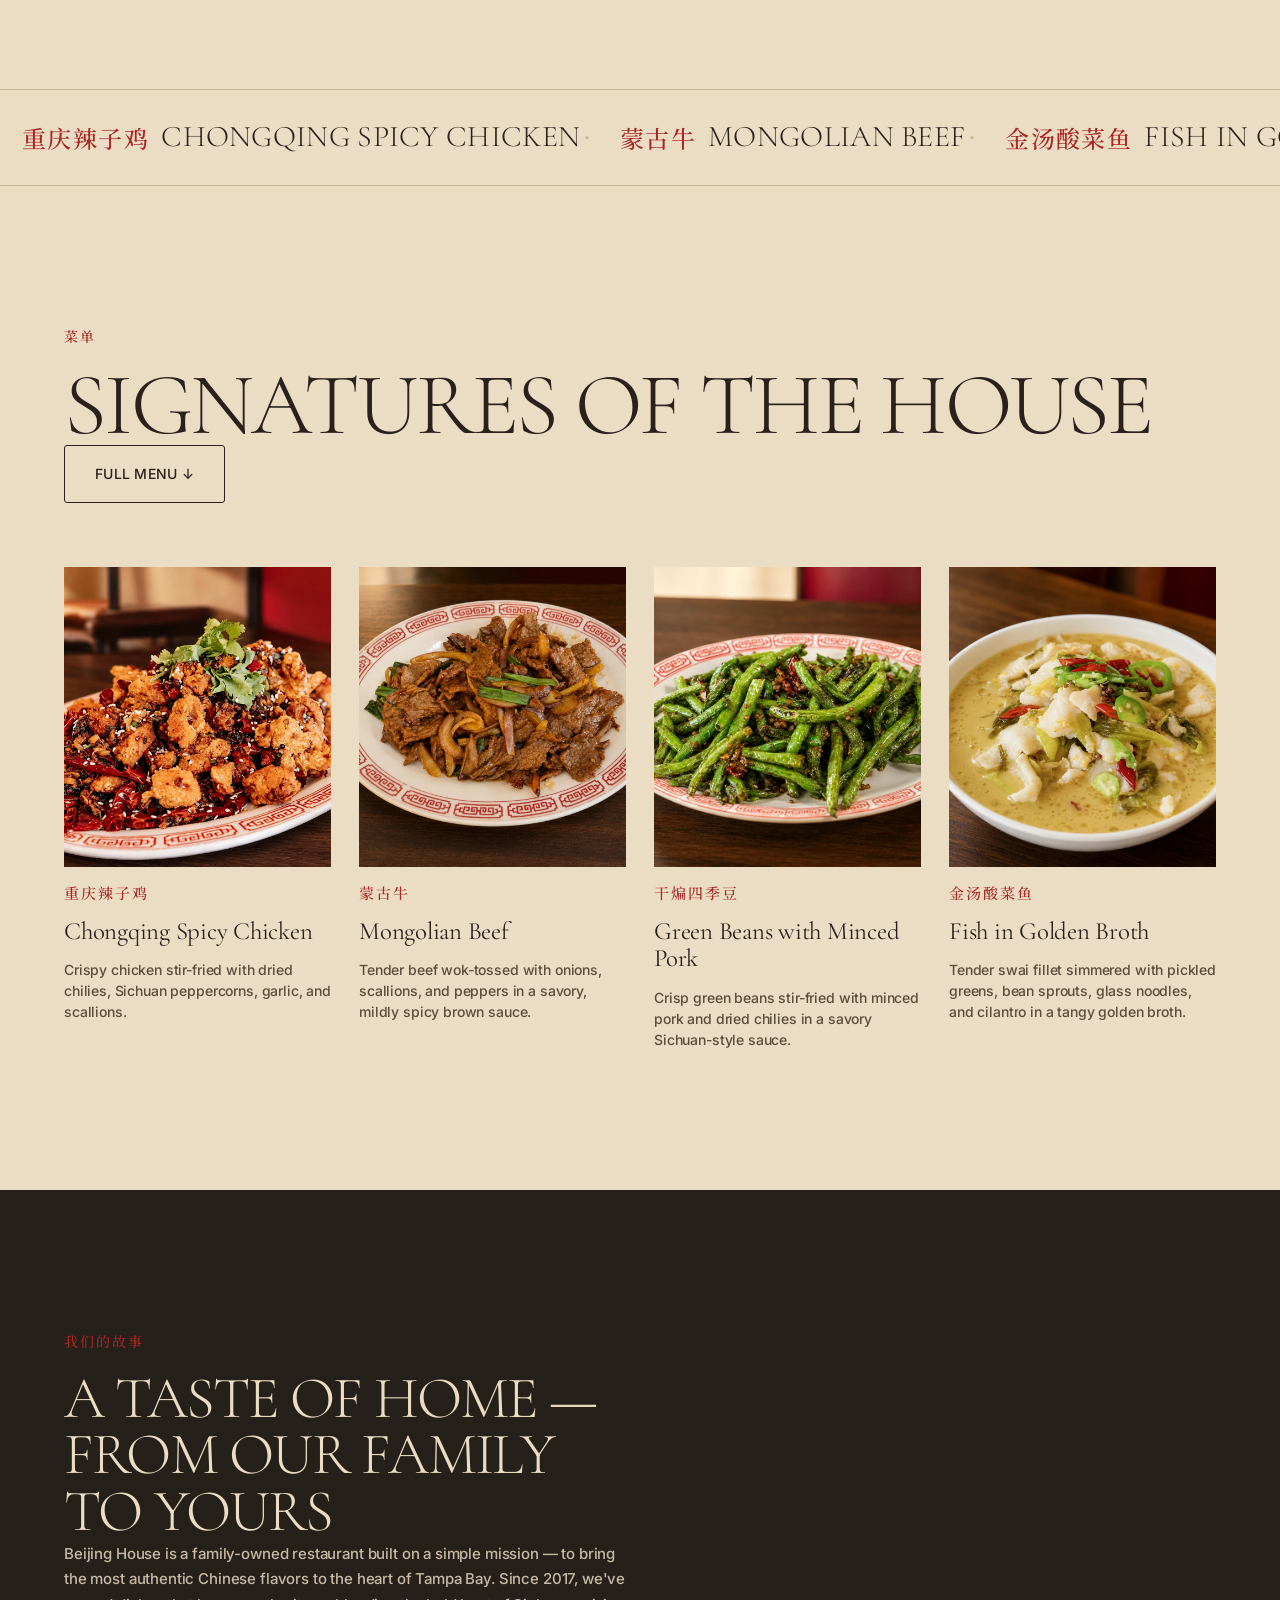
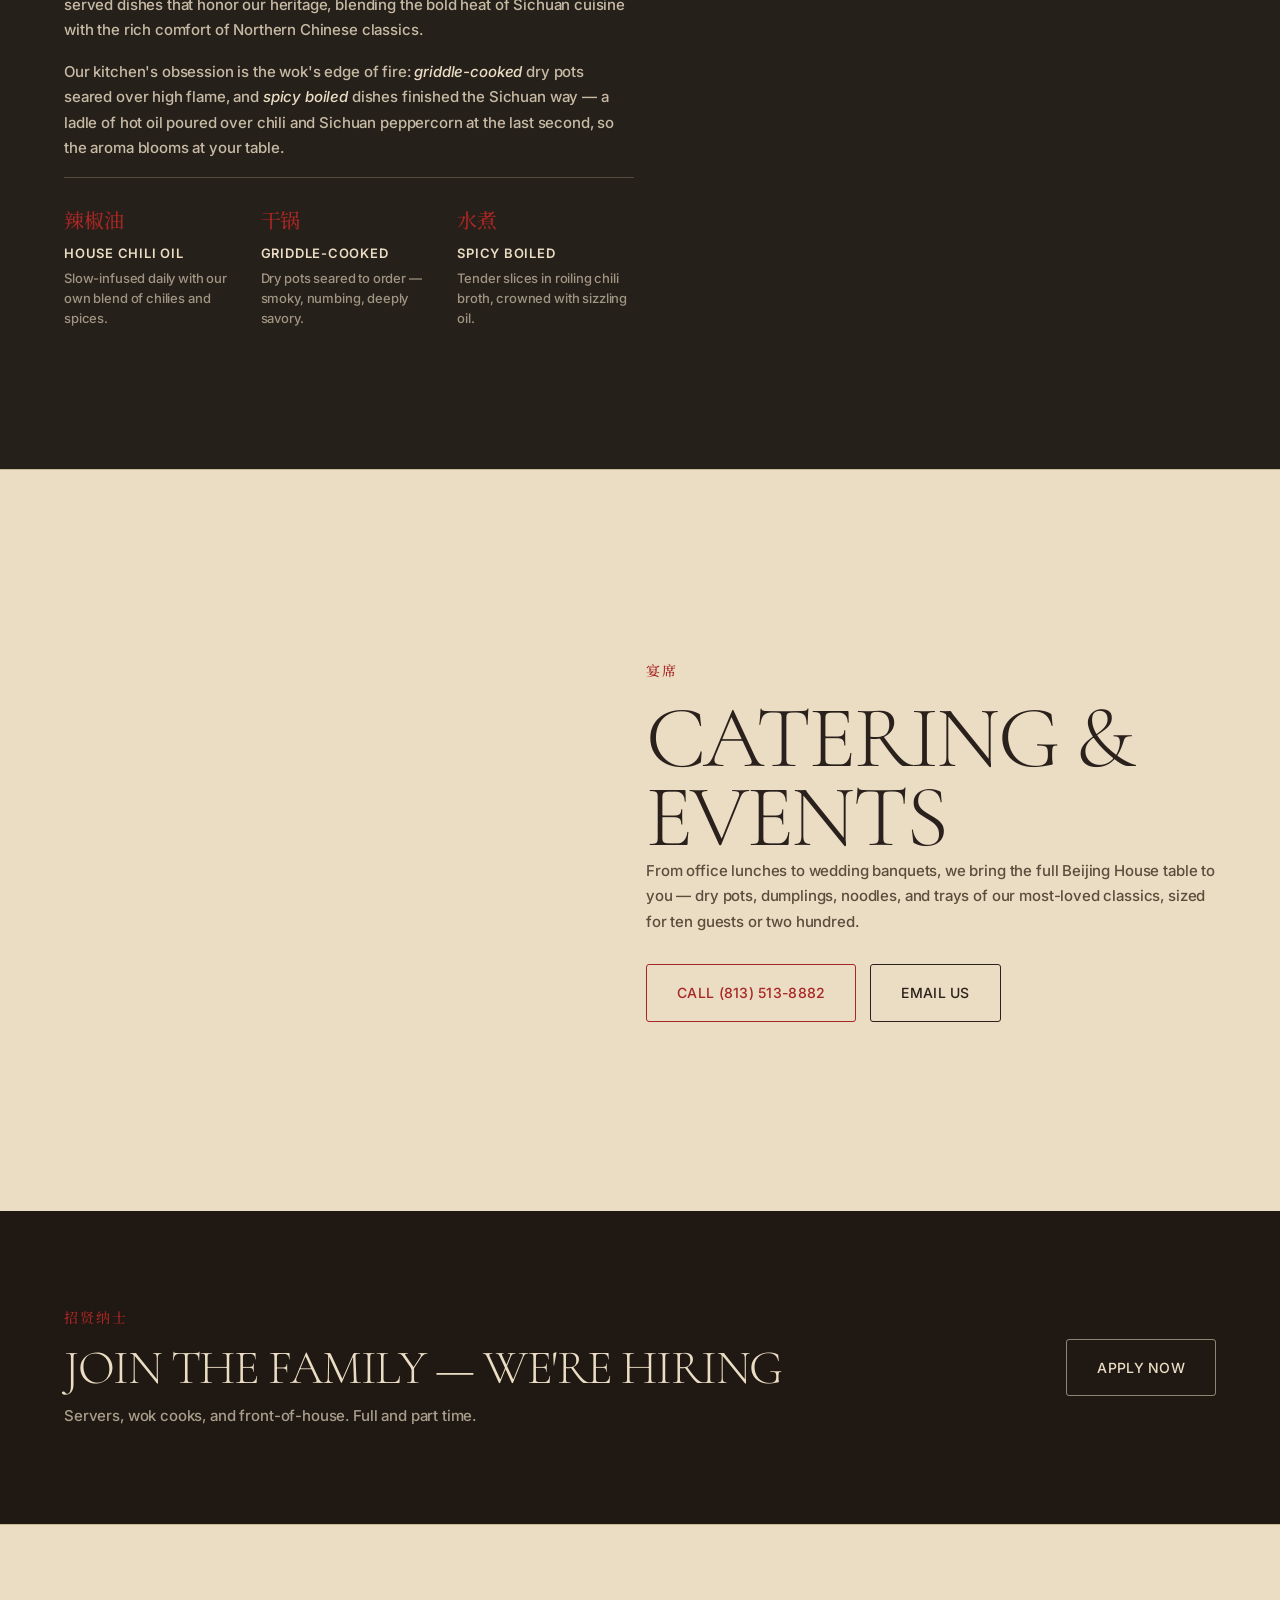
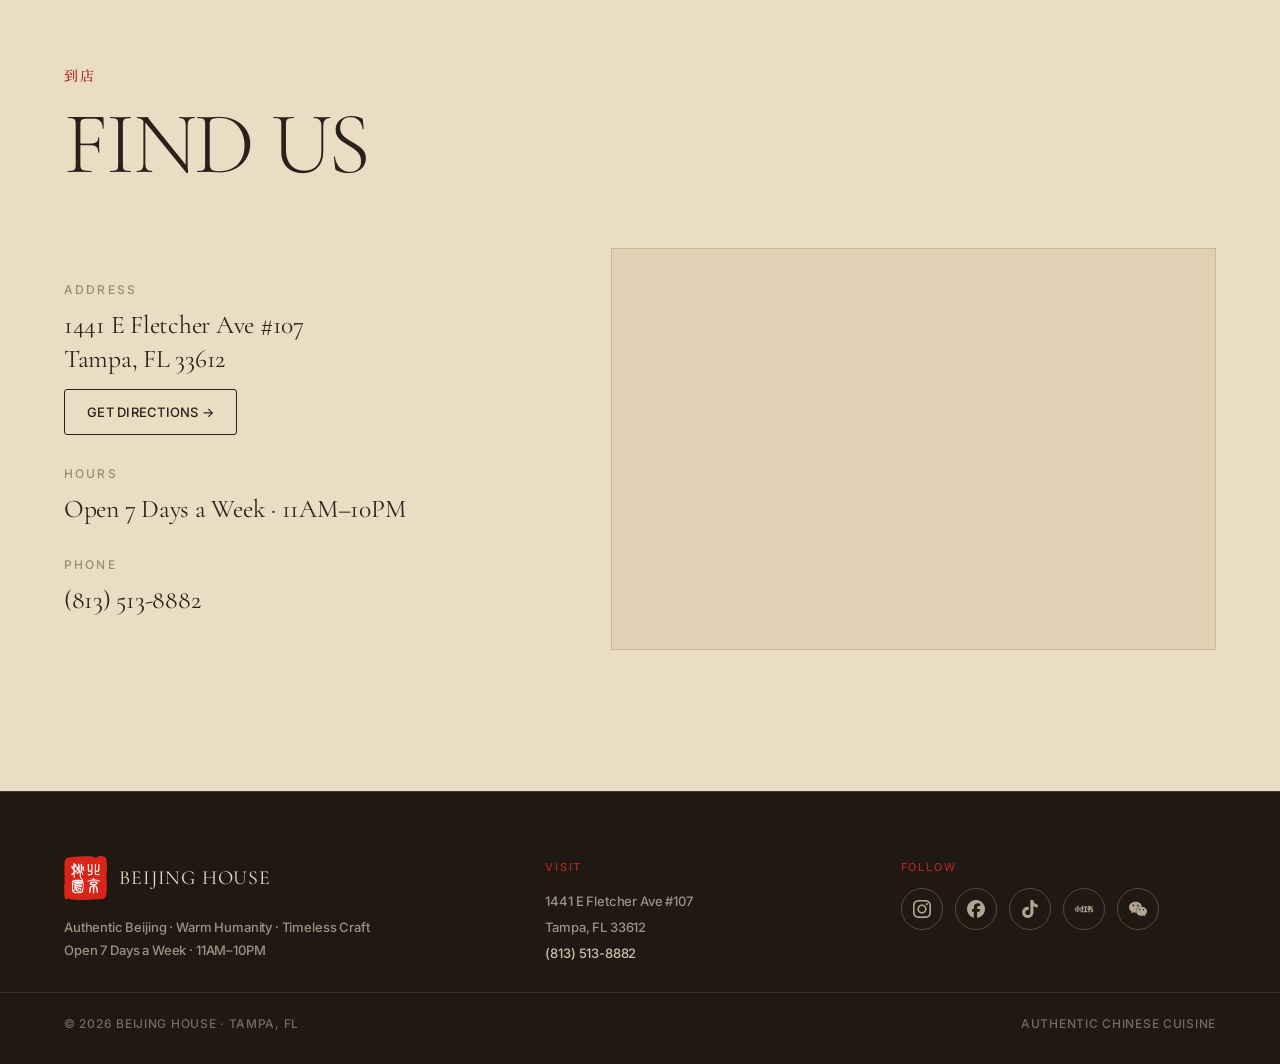
==== commit bcec4236: "Fix photo distortion: real photos use cover (proportional), not the placeholder 100% 132% stretch; c" ====
--- a/index.html
+++ b/index.html
@@ -22,7 +22,7 @@
   <link rel="preconnect" href="https://fonts.gstatic.com" crossorigin>
   <link href="https://fonts.googleapis.com/css2?family=Cormorant+Garamond:ital,wght@0,300;0,400;0,500;0,600;1,300;1,400&family=Inter:wght@400;500;600;700&family=Noto+Serif+SC:wght@400;500;600&display=swap" rel="stylesheet">
 
-  <link rel="stylesheet" href="css/styles.css?v=7">
+  <link rel="stylesheet" href="css/styles.css?v=8">
 </head>
 <body>
 
@@ -392,6 +392,6 @@
 }
 </script>
 
-<script src="js/main.js?v=7"></script>
+<script src="js/main.js?v=8"></script>
 </body>
 </html>
--- a/css/styles.css
+++ b/css/styles.css
@@ -364,9 +364,12 @@
   height: 460px; position: relative; overflow: hidden;
   background: linear-gradient(150deg, #d9c7a6, #cbb891); border: 1px solid var(--stone);
 }
-/* Oversize the fill so JS can pan it vertically (parallax). Real photos use
-   cover (from .has-image); the extra height gives the pan somewhere to go. */
-.dish__photo, .story__photo, .catering__photo { background-size: 100% 132%; background-repeat: no-repeat; background-position-x: center; }
+/* Placeholders only: oversize the gradient fill so JS can pan it (parallax).
+   Real photos (.has-image) use `cover` so they never distort with card width. */
+.dish__photo:not(.has-image), .story__photo:not(.has-image), .catering__photo:not(.has-image) {
+  background-size: 100% 132%; background-repeat: no-repeat; background-position-x: center;
+}
+.has-image { background-repeat: no-repeat; }
 .catering__p { font-size: 15px; line-height: 1.7; color: var(--espresso); margin: 0 0 30px; max-width: var(--maxw-text); }
 .catering__buttons { display: flex; gap: 14px; flex-wrap: wrap; }
 
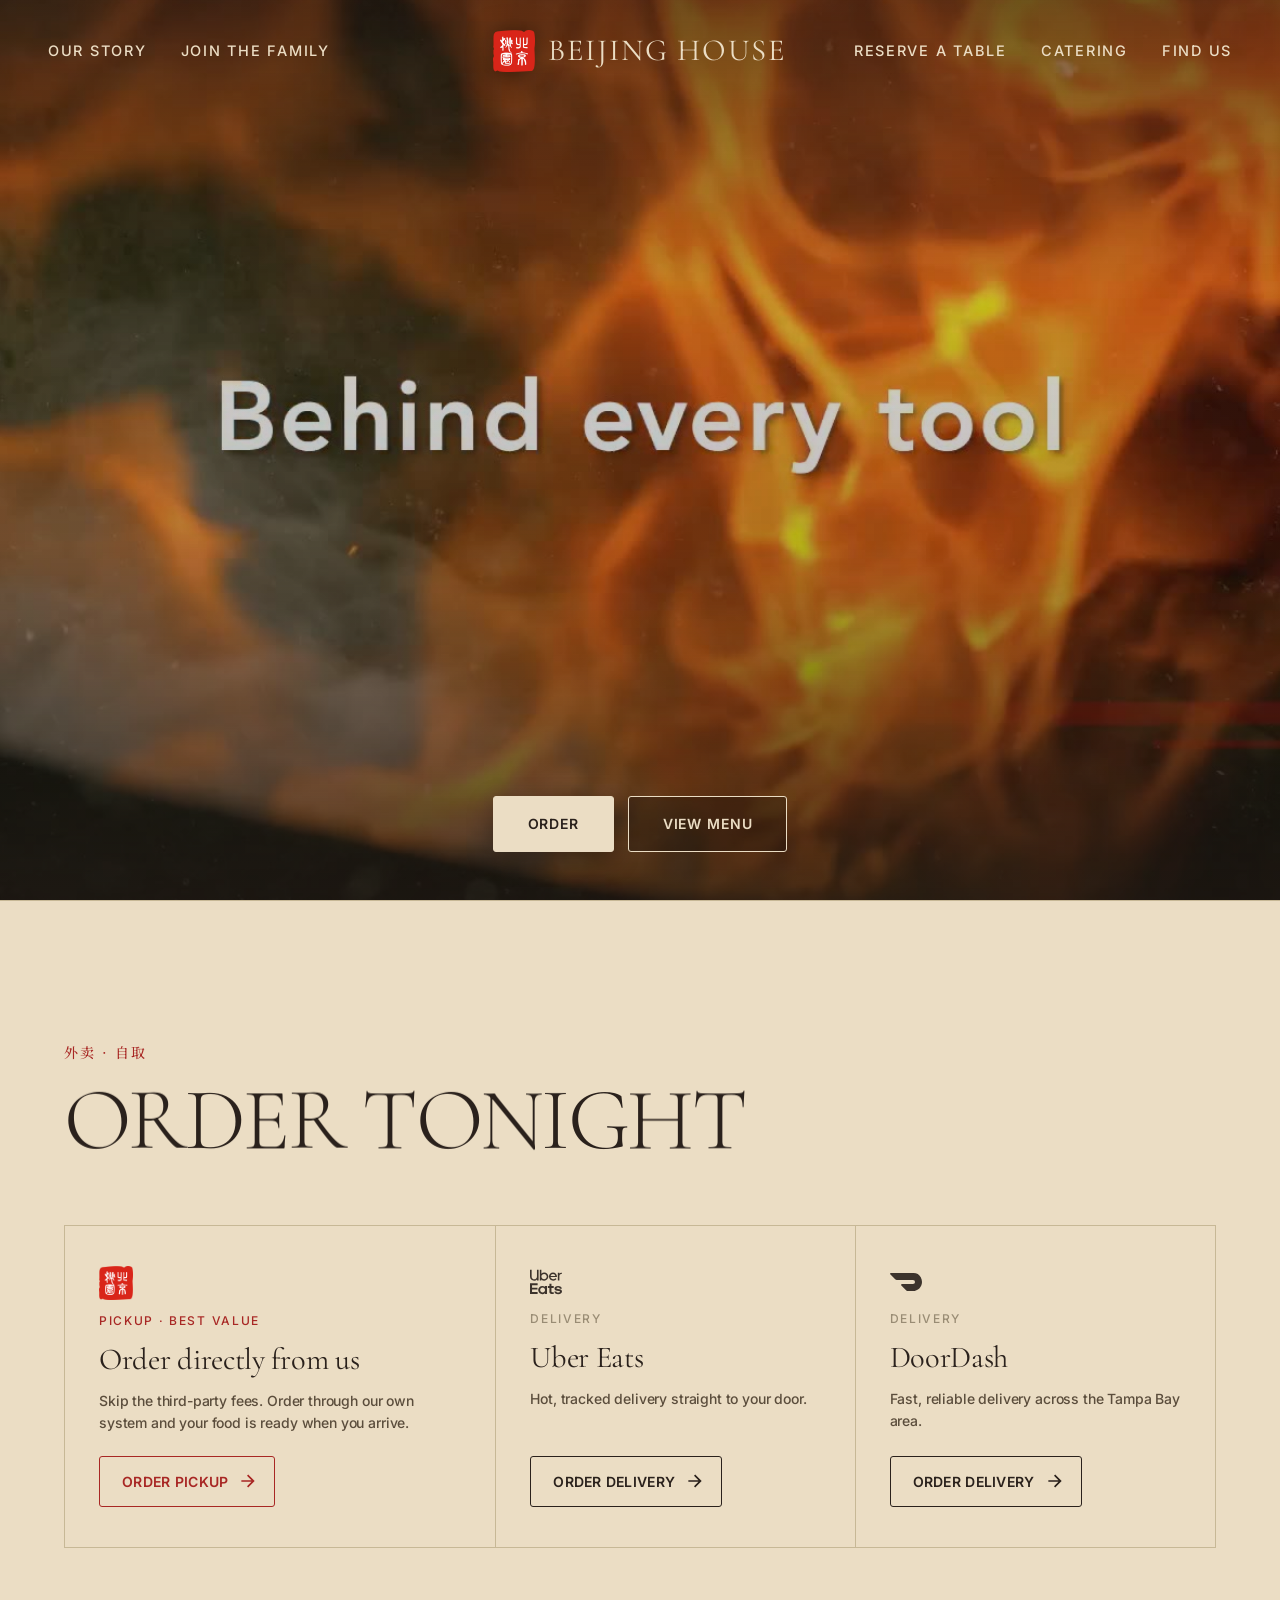
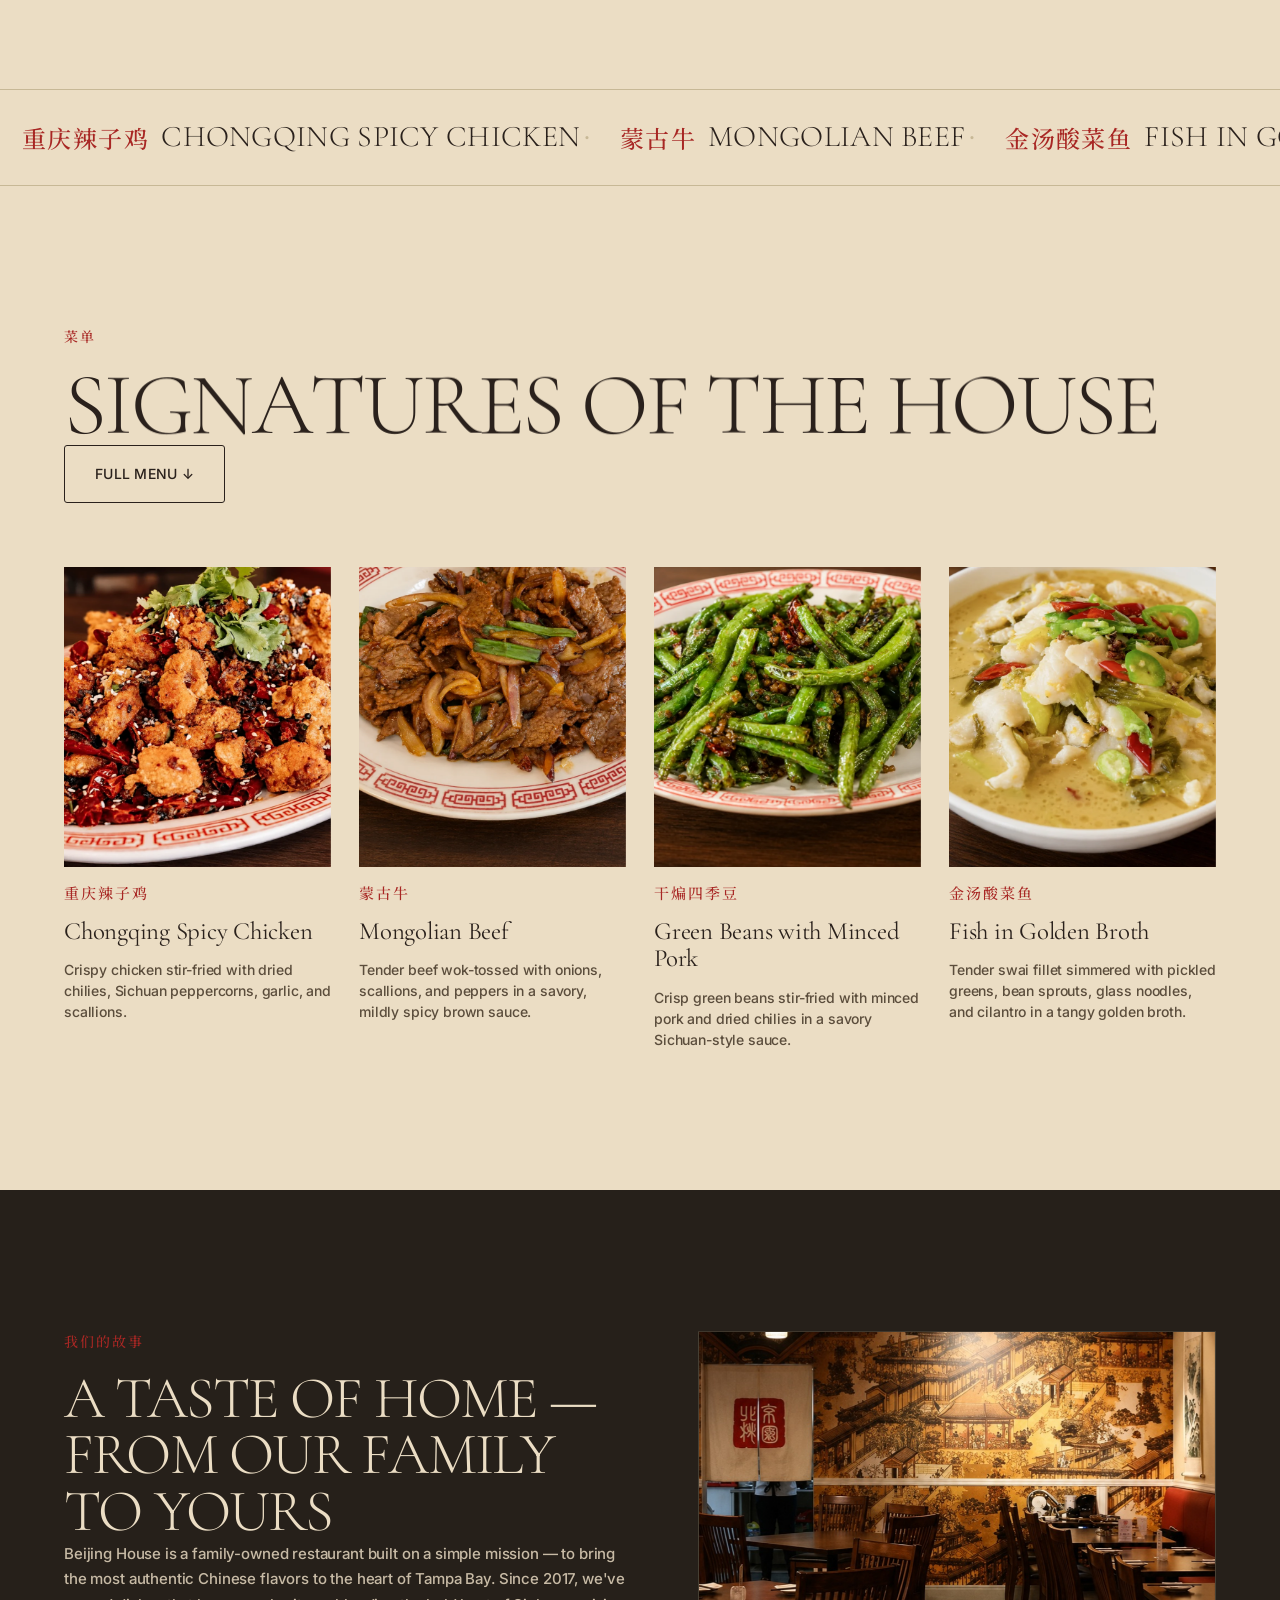
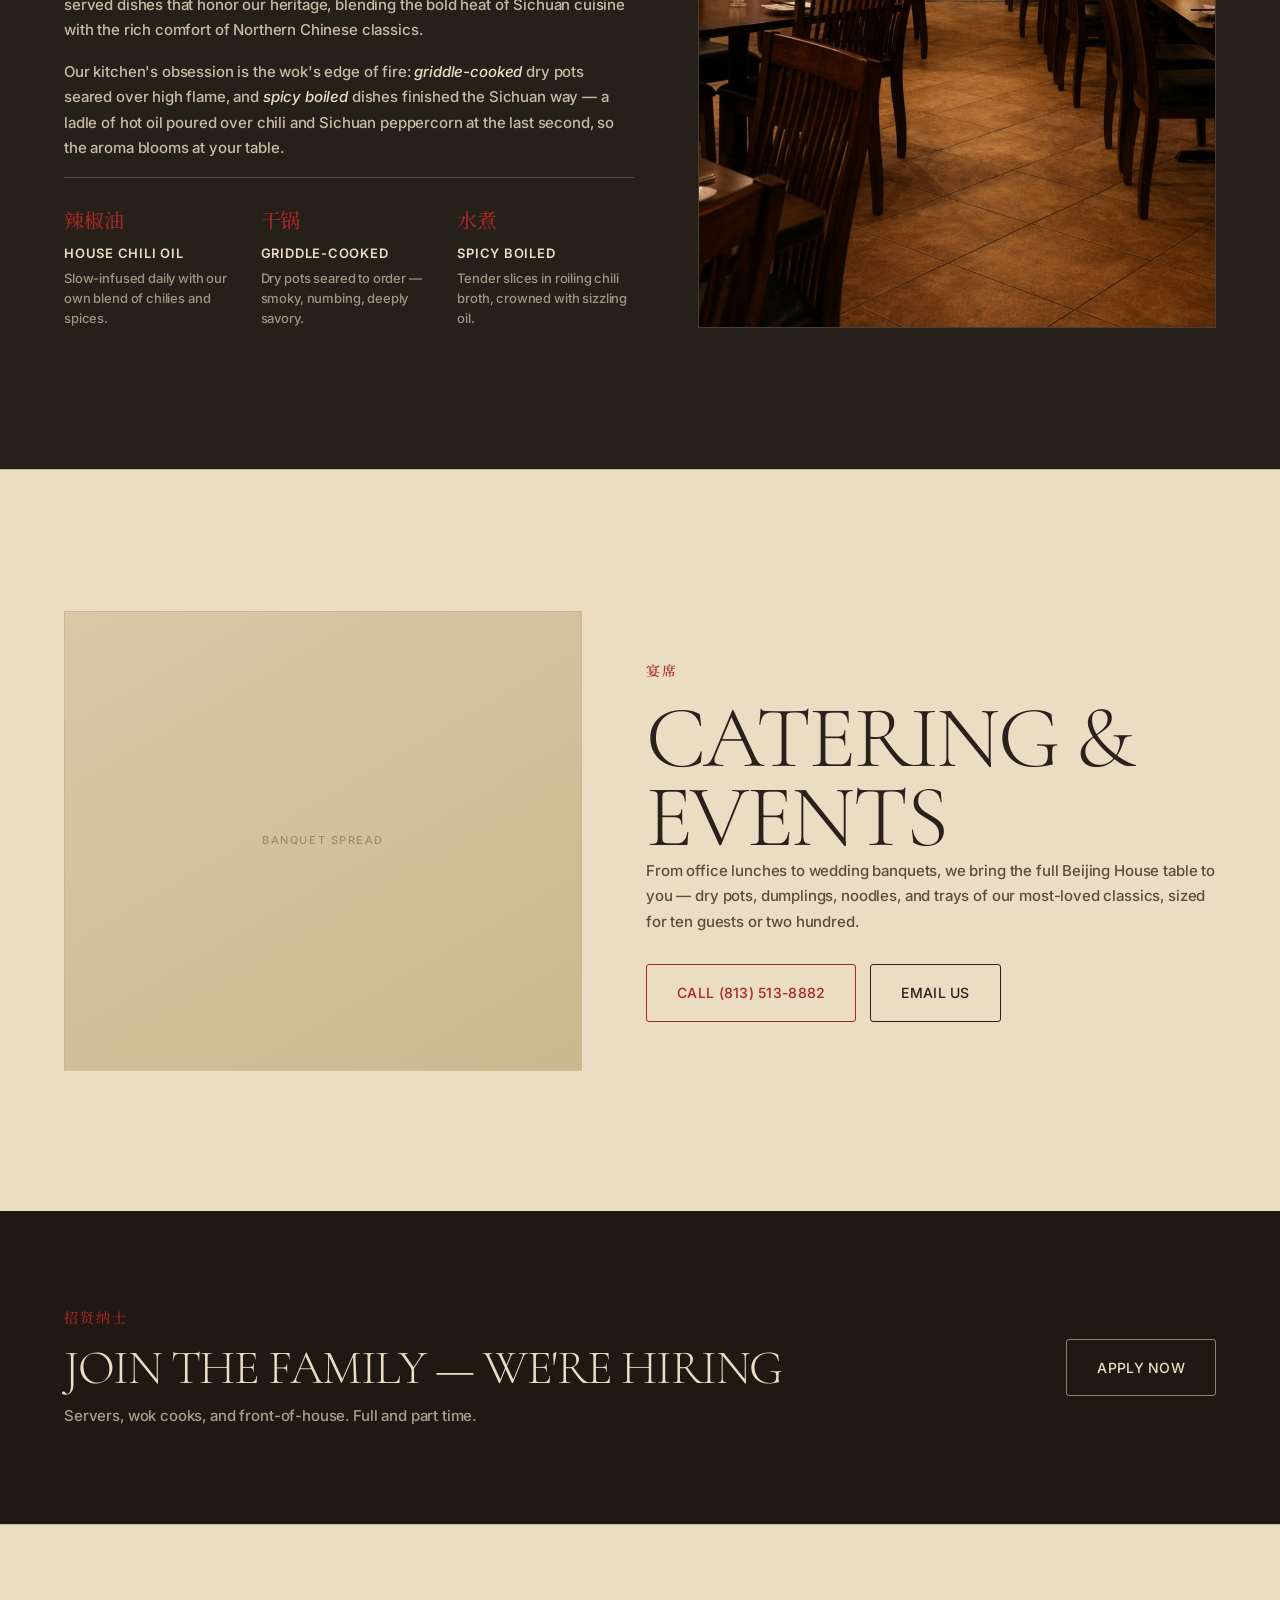
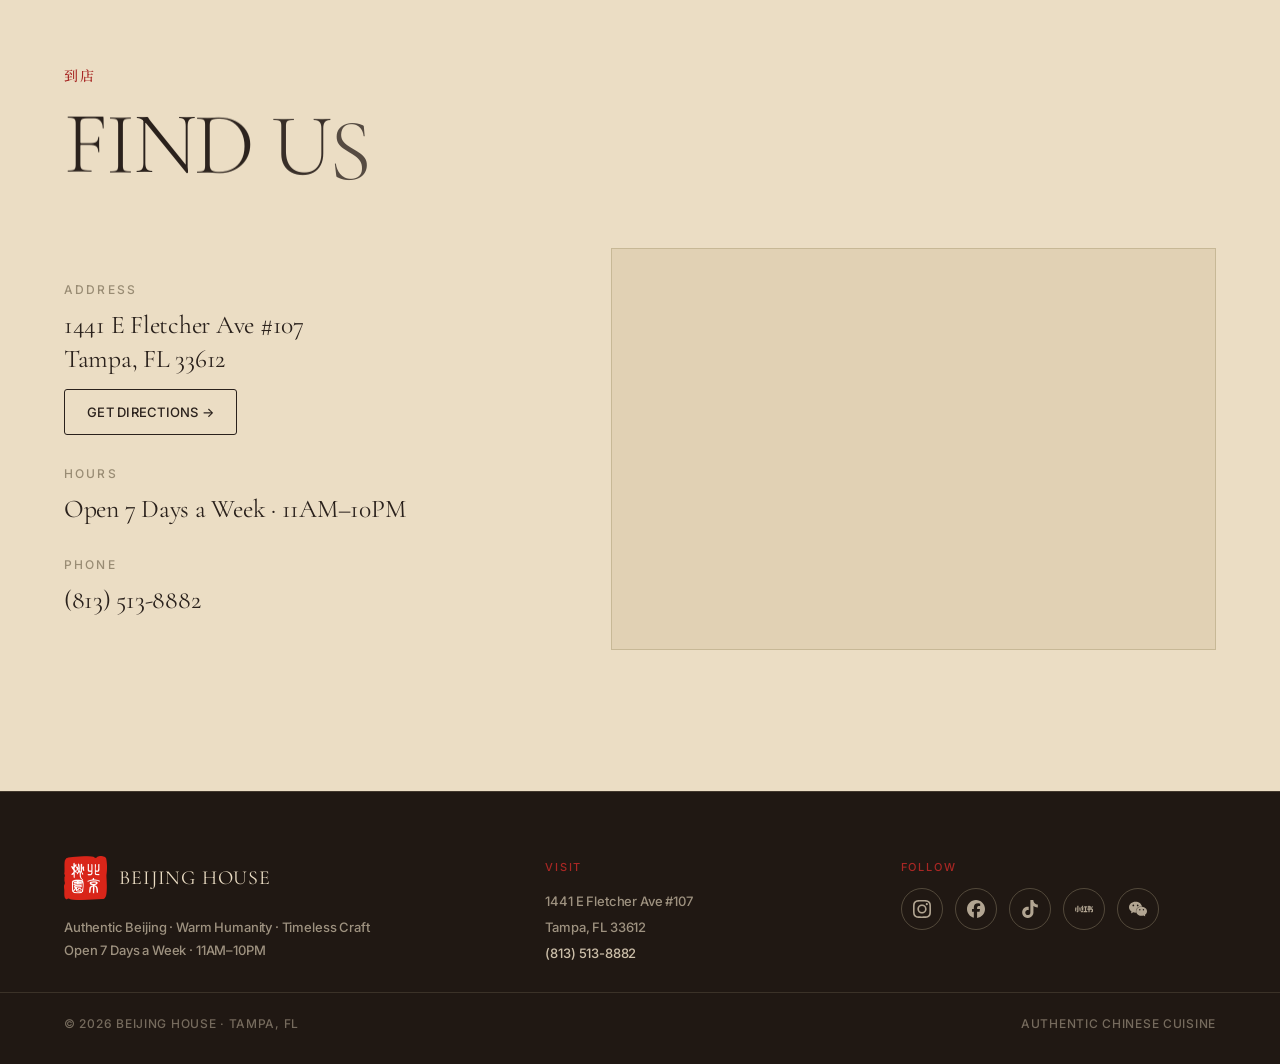
==== commit bfe8a663: "Rebuild scroll experience with the Amrit stack (Lenis + GSAP + SplitType) - Vendor Lenis/GSAP/Scroll" ====
--- a/index.html
+++ b/index.html
@@ -22,7 +22,7 @@
   <link rel="preconnect" href="https://fonts.gstatic.com" crossorigin>
   <link href="https://fonts.googleapis.com/css2?family=Cormorant+Garamond:ital,wght@0,300;0,400;0,500;0,600;1,300;1,400&family=Inter:wght@400;500;600;700&family=Noto+Serif+SC:wght@400;500;600&display=swap" rel="stylesheet">
 
-  <link rel="stylesheet" href="css/styles.css?v=8">
+  <link rel="stylesheet" href="css/styles.css?v=9">
 </head>
 <body>
 
@@ -183,28 +183,28 @@
     <div class="dish-grid">
 
       <article class="dish reveal a-rise" data-dish="0">
-        <div class="dish__photo has-image" style="background-image:url('assets/img/dish-chongqing-chicken.webp')"></div>
+        <div class="dish__photo has-image"><div class="ph-fill" style="background-image:url('assets/img/dish-chongqing-chicken.webp')"></div></div>
         <div class="dish__cn">重庆辣子鸡</div>
         <h3 class="dish__en">Chongqing Spicy Chicken</h3>
         <p class="dish__desc">Crispy chicken stir-fried with dried chilies, Sichuan peppercorns, garlic, and scallions.</p>
       </article>
 
       <article class="dish reveal a-rise" data-dish="1">
-        <div class="dish__photo has-image" style="background-image:url('assets/img/dish-mongolian-beef.webp')"></div>
+        <div class="dish__photo has-image"><div class="ph-fill" style="background-image:url('assets/img/dish-mongolian-beef.webp')"></div></div>
         <div class="dish__cn">蒙古牛</div>
         <h3 class="dish__en">Mongolian Beef</h3>
         <p class="dish__desc">Tender beef wok-tossed with onions, scallions, and peppers in a savory, mildly spicy brown sauce.</p>
       </article>
 
       <article class="dish reveal a-rise" data-dish="2">
-        <div class="dish__photo has-image" style="background-image:url('assets/img/dish-green-beans.webp')"></div>
+        <div class="dish__photo has-image"><div class="ph-fill" style="background-image:url('assets/img/dish-green-beans.webp')"></div></div>
         <div class="dish__cn">干煸四季豆</div>
         <h3 class="dish__en">Green Beans with Minced Pork</h3>
         <p class="dish__desc">Crisp green beans stir-fried with minced pork and dried chilies in a savory Sichuan-style sauce.</p>
       </article>
 
       <article class="dish reveal a-rise" data-dish="3">
-        <div class="dish__photo has-image" style="background-image:url('assets/img/dish-pickled-fish.webp')"></div>
+        <div class="dish__photo has-image"><div class="ph-fill" style="background-image:url('assets/img/dish-pickled-fish.webp')"></div></div>
         <div class="dish__cn">金汤酸菜鱼</div>
         <h3 class="dish__en">Fish in Golden Broth</h3>
         <p class="dish__desc">Tender swai fillet simmered with pickled greens, bean sprouts, glass noodles, and cilantro in a tangy golden broth.</p>
@@ -242,7 +242,7 @@
         </div>
       </div>
     </div>
-    <div class="story__photo reveal a-img has-image" style="background-image:url('assets/img/interior.jpg')" data-photo="story_photo"></div>
+    <div class="story__photo reveal a-img has-image" data-photo="story_photo"><div class="ph-fill" style="background-image:url('assets/img/interior.jpg')"></div></div>
   </div>
 </section>
 
@@ -392,6 +392,10 @@
 }
 </script>
 
-<script src="js/main.js?v=8"></script>
+<script src="js/vendor/lenis.min.js"></script>
+<script src="js/vendor/gsap.min.js"></script>
+<script src="js/vendor/ScrollTrigger.min.js"></script>
+<script src="js/vendor/split-type.min.js"></script>
+<script src="js/main.js?v=9"></script>
 </body>
 </html>
--- a/css/styles.css
+++ b/css/styles.css
@@ -331,7 +331,14 @@
   letter-spacing: 0.14em; text-transform: uppercase; color: rgba(91,77,60,0.45);
 }
 [data-slot].has-image::after { content: none; }
-.has-image { background-size: cover; background-position: center; }
+/* Real photos live in a .ph-fill layer, oversized so GSAP can parallax it
+   (translate on scroll) inside the overflow-hidden frame without gaps. */
+.ph-fill {
+  position: absolute; top: -15%; left: 0; width: 100%; height: 130%; z-index: 0;
+  background-size: cover; background-position: center; background-repeat: no-repeat;
+  will-change: transform;
+}
+.dish__photo.has-image, .story__photo.has-image, .catering__photo.has-image { background: none; }
 
 /* ---- Story (dark atmospheric break) ---- */
 .story { background: var(--dark-2); color: var(--parchment); }
@@ -364,12 +371,10 @@
   height: 460px; position: relative; overflow: hidden;
   background: linear-gradient(150deg, #d9c7a6, #cbb891); border: 1px solid var(--stone);
 }
-/* Placeholders only: oversize the gradient fill so JS can pan it (parallax).
-   Real photos (.has-image) use `cover` so they never distort with card width. */
+/* Placeholder frames (no photo yet) just show their gradient fill. */
 .dish__photo:not(.has-image), .story__photo:not(.has-image), .catering__photo:not(.has-image) {
-  background-size: 100% 132%; background-repeat: no-repeat; background-position-x: center;
-}
-.has-image { background-repeat: no-repeat; }
+  background-repeat: no-repeat; background-position: center;
+}
 .catering__p { font-size: 15px; line-height: 1.7; color: var(--espresso); margin: 0 0 30px; max-width: var(--maxw-text); }
 .catering__buttons { display: flex; gap: 14px; flex-wrap: wrap; }
 
@@ -458,12 +463,12 @@
 
 /* heading wipe — the signature flourish on section headings */
 .has-js .a-head .eyebrow { opacity: 0; transform: translateY(16px); transition: opacity .7s var(--e-rise), transform .7s var(--e-rise); }
-.has-js .a-head .display {
-  opacity: 0; clip-path: inset(0 0 110% 0); transform: translateY(0.22em);
-  transition: clip-path 1.05s var(--e-rise), transform 1.05s var(--e-rise), opacity .55s ease;
-}
+/* Section headings hidden until GSAP runs the letter-by-letter reveal (main.js).
+   Shown via the reduced-motion / no-GSAP fallback (opacity:1). */
+.has-js .a-head .display { opacity: 0; }
 .has-js .a-head.is-in .eyebrow { opacity: 1; transform: none; }
-.has-js .a-head.is-in .display { opacity: 1; clip-path: inset(0 0 -14% 0); transform: none; transition-delay: .12s; }
+/* char spans created by SplitType */
+.a-head .display .char { display: inline-block; will-change: transform, opacity; }
 
 /* image curtain reveal — big feature photos uncover upward */
 .has-js .a-img { opacity: 0; clip-path: inset(0 0 100% 0); transition: clip-path 1.15s var(--e-rise), opacity .5s ease; }
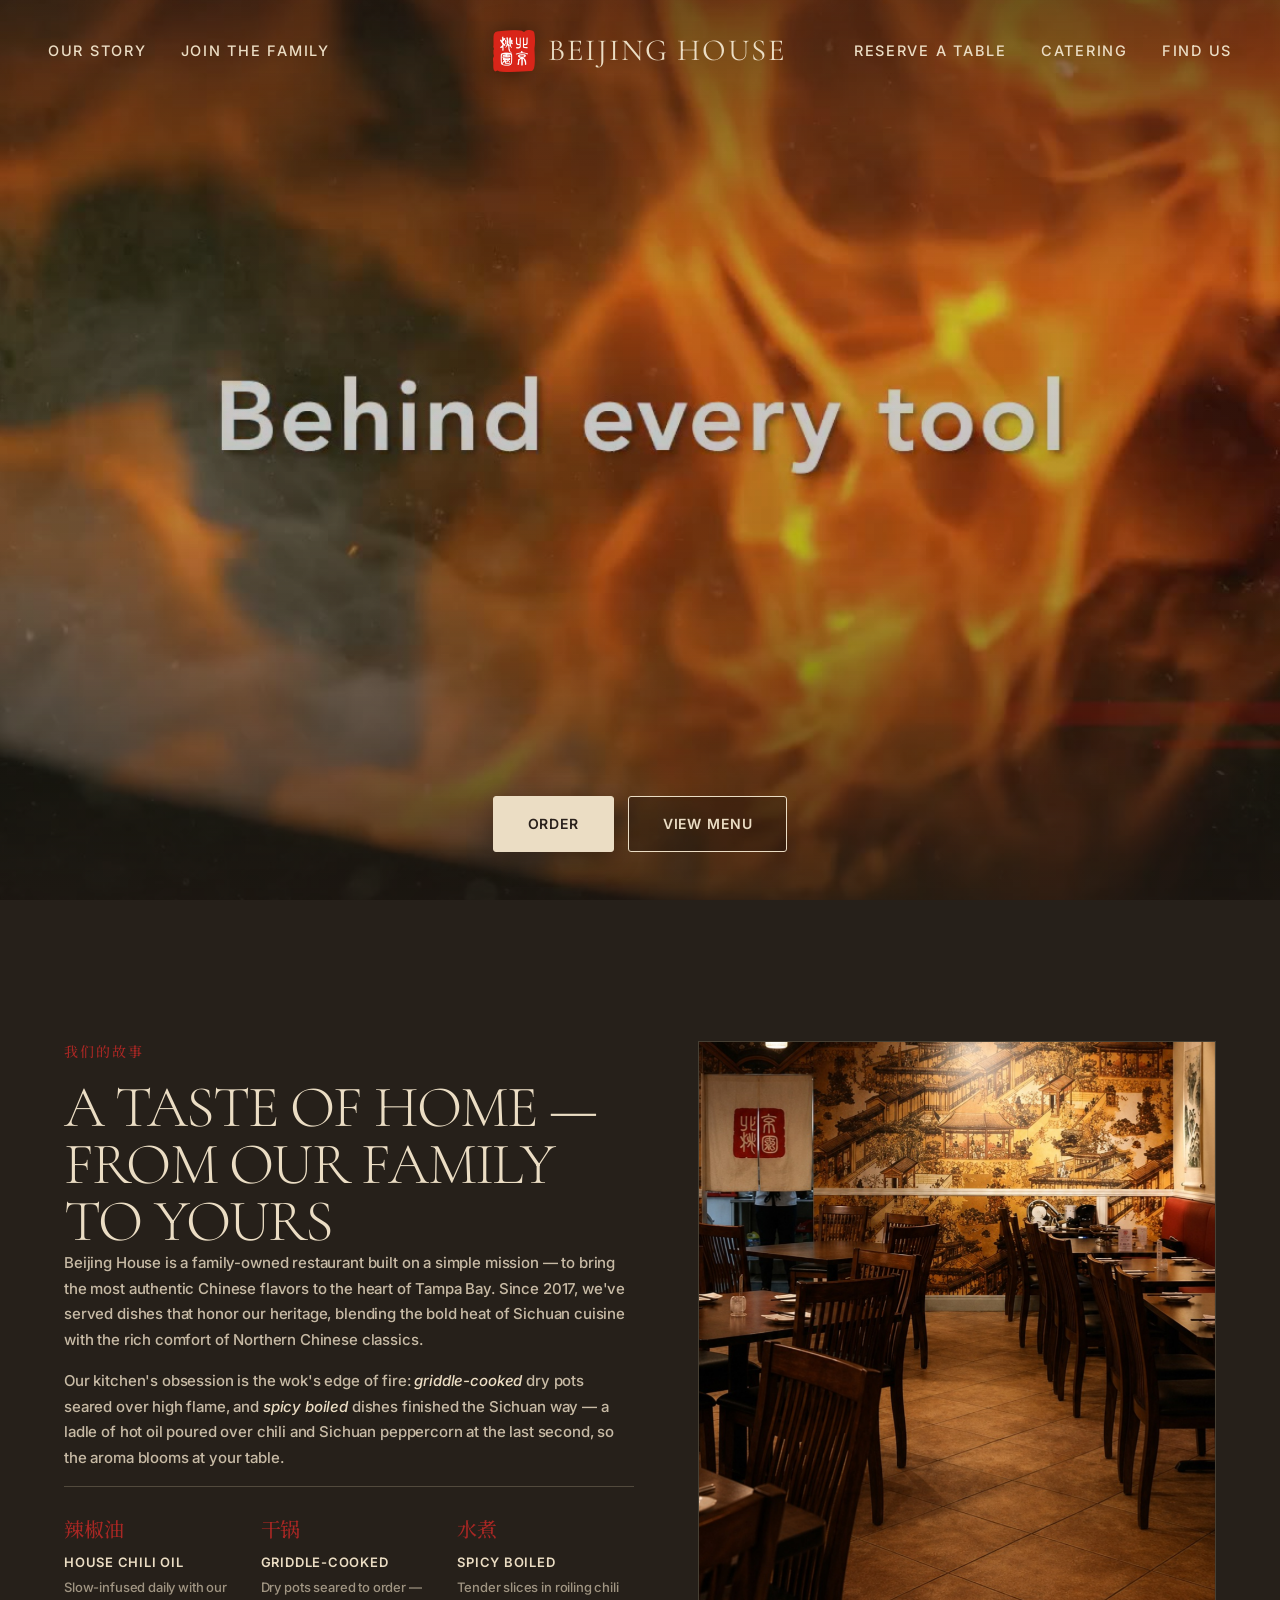
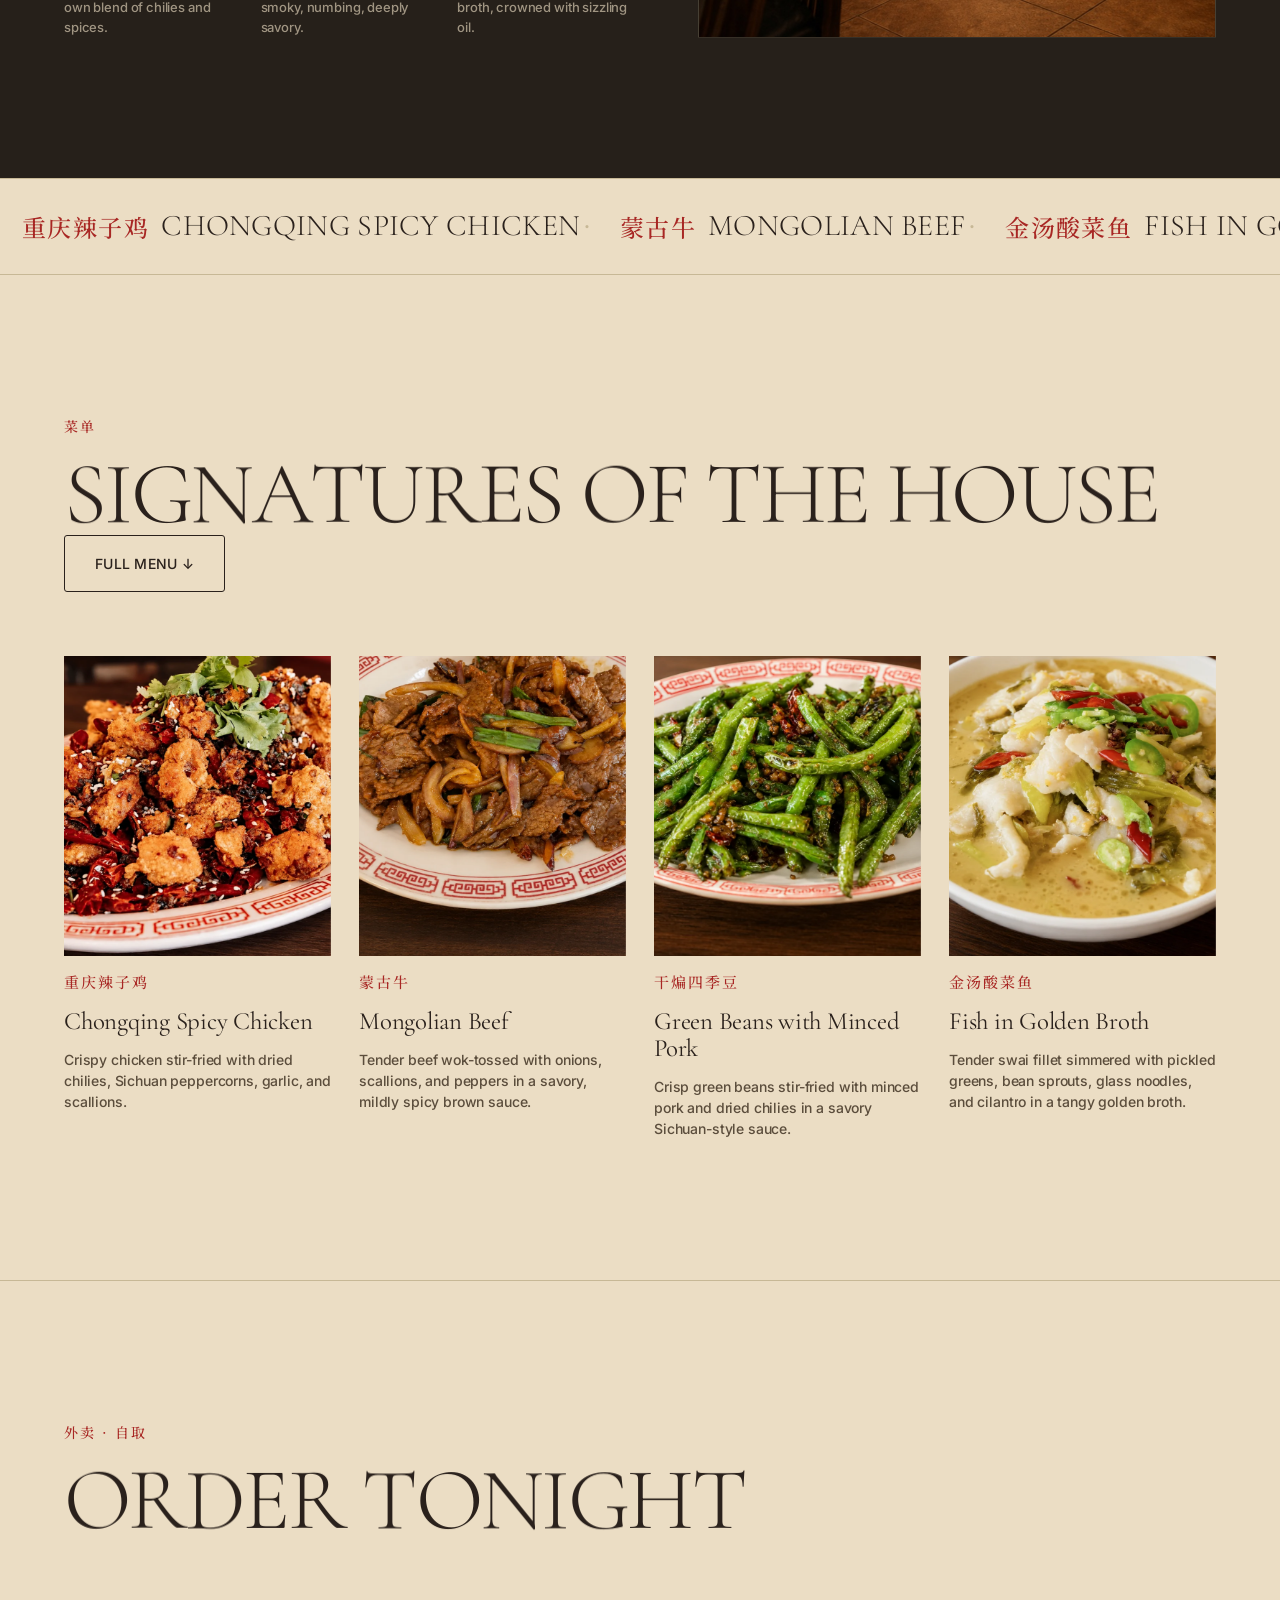
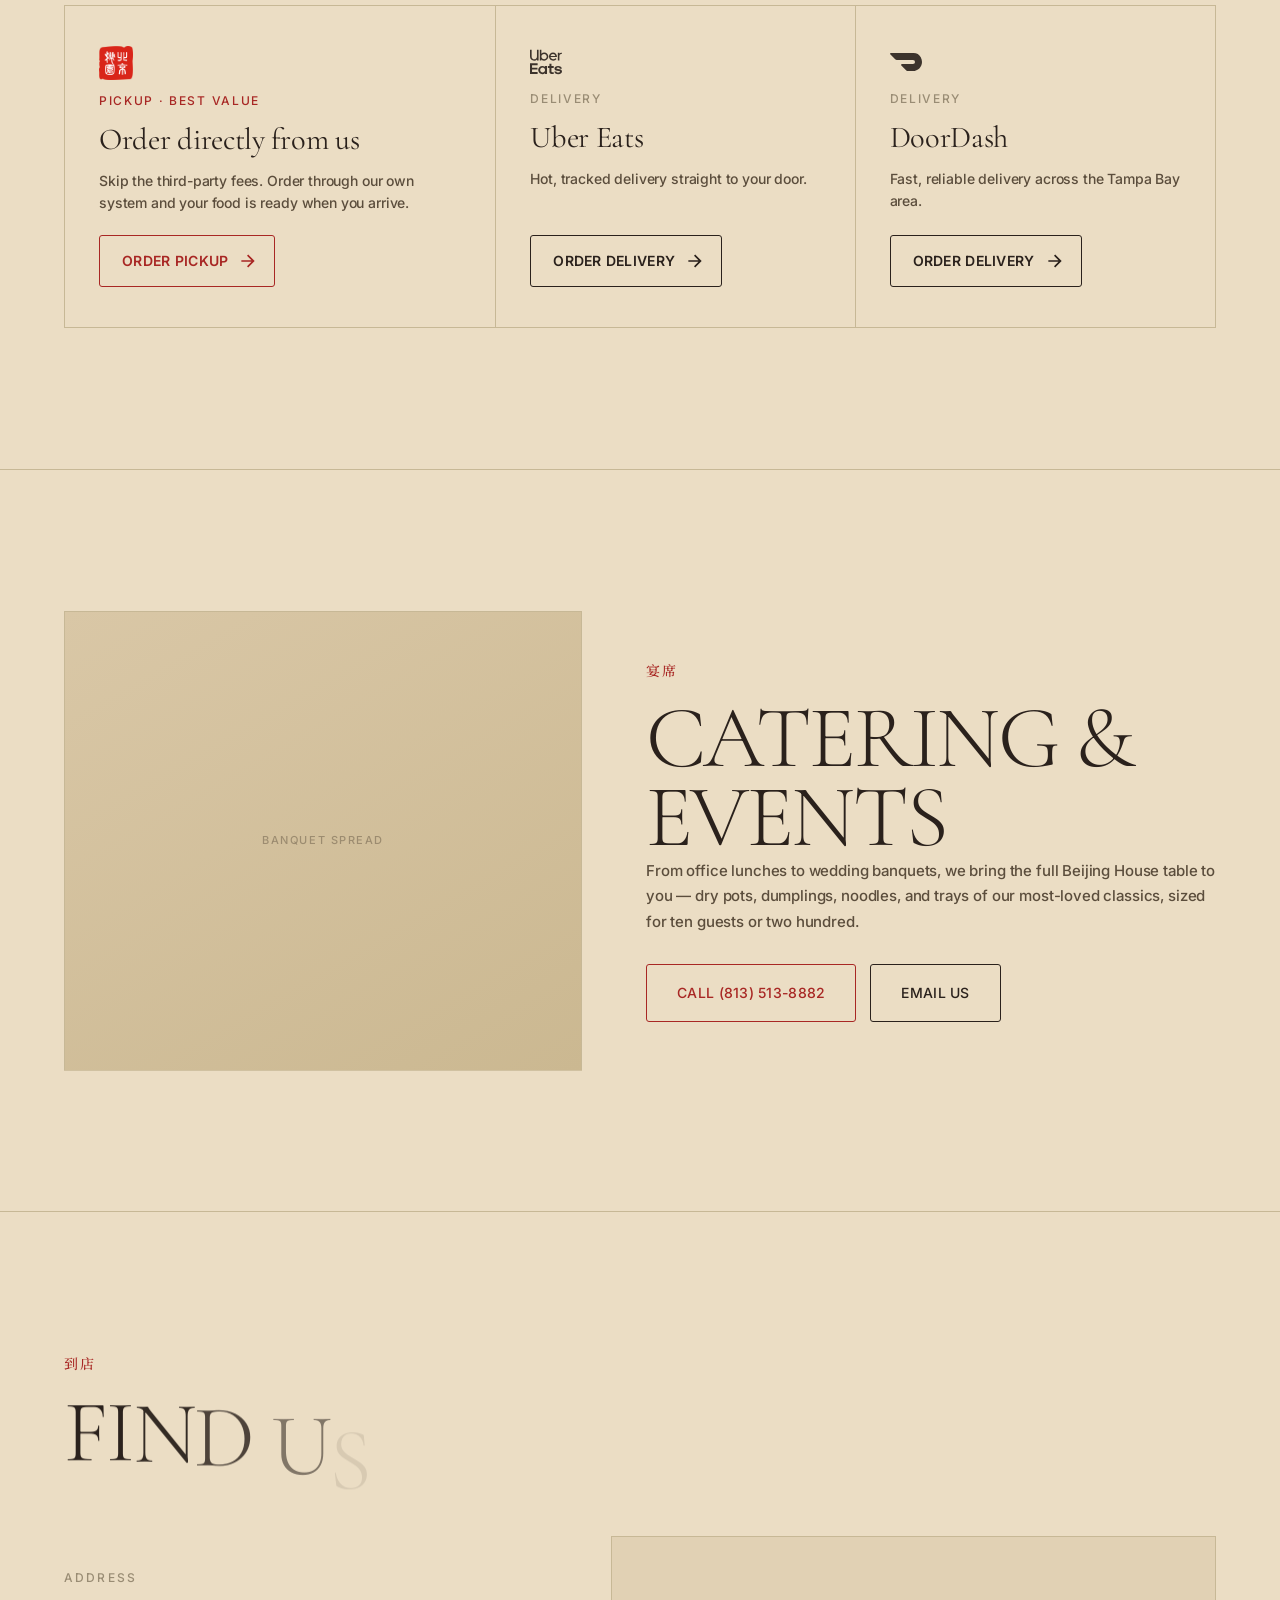
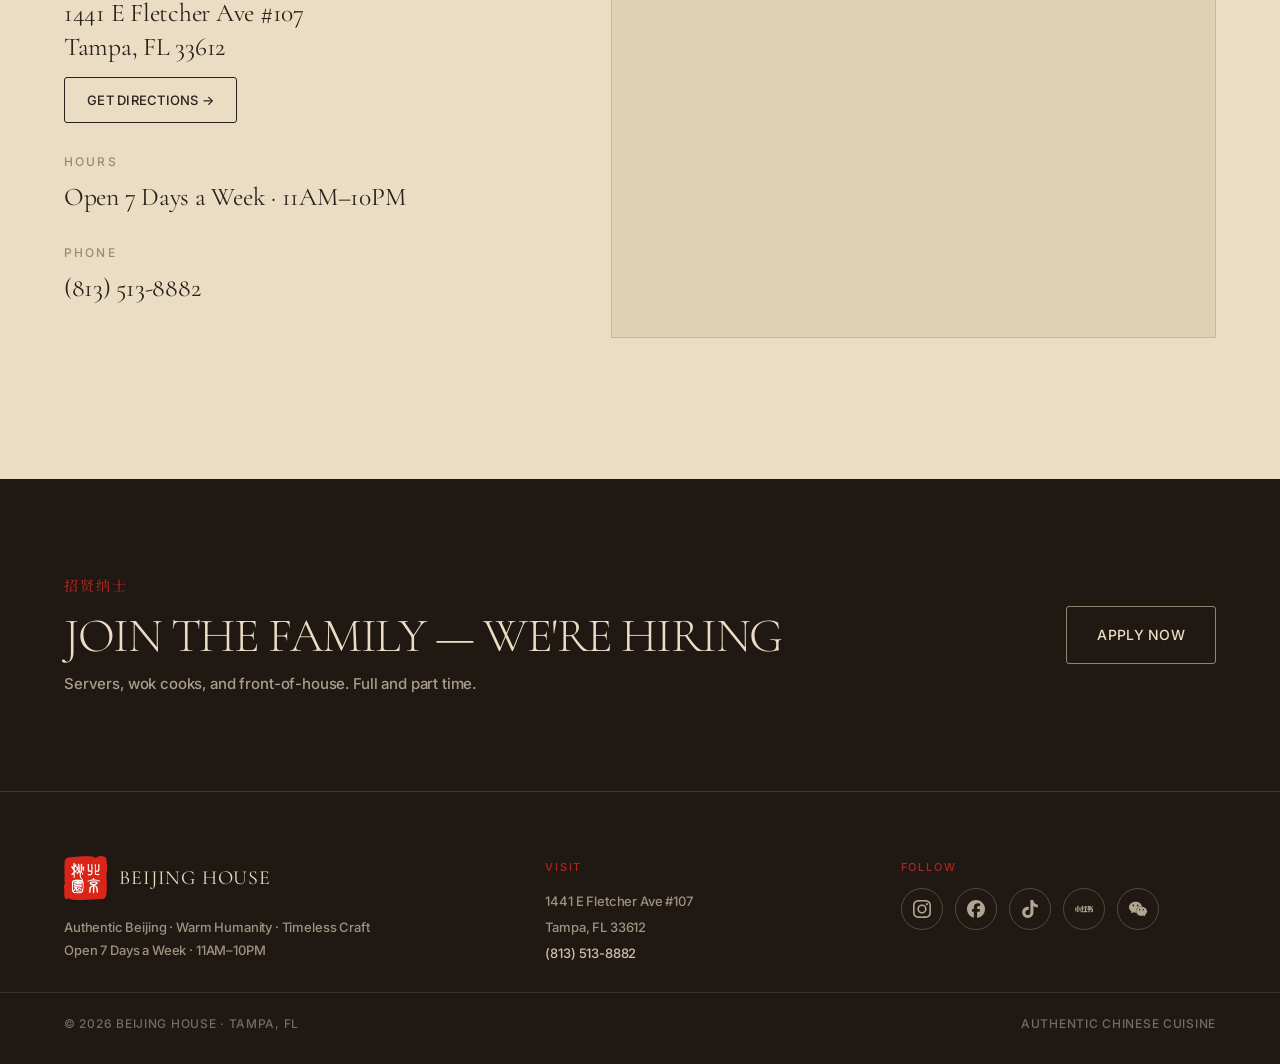
==== commit fab861a9: "Reorder sections: Story -> Signatures -> Order -> Catering -> Find Us -> Join the Family Marquee mov" ====
--- a/index.html
+++ b/index.html
@@ -99,52 +99,34 @@
 </section>
 
 <!-- ============================================================= -->
-<!-- ORDER                                                         -->
-<!-- ============================================================= -->
-<section class="section" id="order">
-  <div class="wrap">
-    <div class="section__head reveal a-head">
-      <div class="eyebrow">外卖 · 自取</div>
-      <h2 class="display">Order Tonight</h2>
-    </div>
-    <div class="order-grid">
-      <div class="order-card order-card--feature reveal a-rise">
-        <img class="order-card__seal" src="assets/img/logo.png" alt="Beijing House" width="156" height="158">
-        <div class="order-card__tag order-card__tag--gold">Pickup · Best Value</div>
-        <div class="order-card__title display">Order directly from us</div>
-        <p class="order-card__body">Skip the third-party fees. Order through our own system and your food is ready when you arrive.</p>
-        <a class="order-btn" data-link="chowbus" href="#" target="_blank" rel="noopener">
-          <svg class="order-btn__arr order-btn__arr--2" viewBox="0 0 24 24" aria-hidden="true"><path d="M16.1716 10.9999L10.8076 5.63589L12.2218 4.22168L20 11.9999L12.2218 19.778L10.8076 18.3638L16.1716 12.9999H4V10.9999H16.1716Z"></path></svg>
-          <span class="order-btn__text">Order Pickup</span>
-          <span class="order-btn__circle"></span>
-          <svg class="order-btn__arr order-btn__arr--1" viewBox="0 0 24 24" aria-hidden="true"><path d="M16.1716 10.9999L10.8076 5.63589L12.2218 4.22168L20 11.9999L12.2218 19.778L10.8076 18.3638L16.1716 12.9999H4V10.9999H16.1716Z"></path></svg>
-        </a>
-      </div>
-      <div class="order-card reveal a-rise">
-        <img class="order-card__brand" src="assets/img/ubereats.svg" alt="Uber Eats">
-        <div class="order-card__tag">Delivery</div>
-        <div class="order-card__title display">Uber Eats</div>
-        <p class="order-card__body">Hot, tracked delivery straight to your door.</p>
-        <a class="order-btn" data-link="uber" href="#" target="_blank" rel="noopener">
-          <svg class="order-btn__arr order-btn__arr--2" viewBox="0 0 24 24" aria-hidden="true"><path d="M16.1716 10.9999L10.8076 5.63589L12.2218 4.22168L20 11.9999L12.2218 19.778L10.8076 18.3638L16.1716 12.9999H4V10.9999H16.1716Z"></path></svg>
-          <span class="order-btn__text">Order Delivery</span>
-          <span class="order-btn__circle"></span>
-          <svg class="order-btn__arr order-btn__arr--1" viewBox="0 0 24 24" aria-hidden="true"><path d="M16.1716 10.9999L10.8076 5.63589L12.2218 4.22168L20 11.9999L12.2218 19.778L10.8076 18.3638L16.1716 12.9999H4V10.9999H16.1716Z"></path></svg>
-        </a>
-      </div>
-      <div class="order-card reveal a-rise">
-        <img class="order-card__brand" src="assets/img/doordash.svg" alt="DoorDash">
-        <div class="order-card__tag">Delivery</div>
-        <div class="order-card__title display">DoorDash</div>
-        <p class="order-card__body">Fast, reliable delivery across the Tampa Bay area.</p>
-        <a class="order-btn" data-link="doordash" href="#" target="_blank" rel="noopener">
-          <svg class="order-btn__arr order-btn__arr--2" viewBox="0 0 24 24" aria-hidden="true"><path d="M16.1716 10.9999L10.8076 5.63589L12.2218 4.22168L20 11.9999L12.2218 19.778L10.8076 18.3638L16.1716 12.9999H4V10.9999H16.1716Z"></path></svg>
-          <span class="order-btn__text">Order Delivery</span>
-          <span class="order-btn__circle"></span>
-          <svg class="order-btn__arr order-btn__arr--1" viewBox="0 0 24 24" aria-hidden="true"><path d="M16.1716 10.9999L10.8076 5.63589L12.2218 4.22168L20 11.9999L12.2218 19.778L10.8076 18.3638L16.1716 12.9999H4V10.9999H16.1716Z"></path></svg>
-        </a>
-      </div>
-    </div>
+<!-- STORY                                                         -->
+<!-- ============================================================= -->
+<section class="story" id="story">
+  <div class="wrap story__grid">
+    <div class="reveal a-rise">
+      <div class="eyebrow eyebrow--gold">我们的故事</div>
+      <h2 class="display display--light">A Taste of Home —<br>From Our Family to Yours</h2>
+      <p class="story__p">Beijing House is a family-owned restaurant built on a simple mission — to bring the most authentic Chinese flavors to the heart of Tampa Bay. Since 2017, we've served dishes that honor our heritage, blending the bold heat of Sichuan cuisine with the rich comfort of Northern Chinese classics.</p>
+      <p class="story__p">Our kitchen's obsession is the wok's edge of fire: <em>griddle-cooked</em> dry pots seared over high flame, and <em>spicy boiled</em> dishes finished the Sichuan way — a ladle of hot oil poured over chili and Sichuan peppercorn at the last second, so the aroma blooms at your table.</p>
+      <div class="story__pillars">
+        <div>
+          <div class="story__pillar-cn">辣椒油</div>
+          <div class="story__pillar-en">House Chili Oil</div>
+          <div class="story__pillar-desc">Slow-infused daily with our own blend of chilies and spices.</div>
+        </div>
+        <div>
+          <div class="story__pillar-cn">干锅</div>
+          <div class="story__pillar-en">Griddle-Cooked</div>
+          <div class="story__pillar-desc">Dry pots seared to order — smoky, numbing, deeply savory.</div>
+        </div>
+        <div>
+          <div class="story__pillar-cn">水煮</div>
+          <div class="story__pillar-en">Spicy Boiled</div>
+          <div class="story__pillar-desc">Tender slices in roiling chili broth, crowned with sizzling oil.</div>
+        </div>
+      </div>
+    </div>
+    <div class="story__photo reveal a-img has-image" data-photo="story_photo"><div class="ph-fill" style="background-image:url('assets/img/interior.jpg')"></div></div>
   </div>
 </section>
 
@@ -215,34 +197,52 @@
 </section>
 
 <!-- ============================================================= -->
-<!-- STORY                                                         -->
-<!-- ============================================================= -->
-<section class="story" id="story">
-  <div class="wrap story__grid">
-    <div class="reveal a-rise">
-      <div class="eyebrow eyebrow--gold">我们的故事</div>
-      <h2 class="display display--light">A Taste of Home —<br>From Our Family to Yours</h2>
-      <p class="story__p">Beijing House is a family-owned restaurant built on a simple mission — to bring the most authentic Chinese flavors to the heart of Tampa Bay. Since 2017, we've served dishes that honor our heritage, blending the bold heat of Sichuan cuisine with the rich comfort of Northern Chinese classics.</p>
-      <p class="story__p">Our kitchen's obsession is the wok's edge of fire: <em>griddle-cooked</em> dry pots seared over high flame, and <em>spicy boiled</em> dishes finished the Sichuan way — a ladle of hot oil poured over chili and Sichuan peppercorn at the last second, so the aroma blooms at your table.</p>
-      <div class="story__pillars">
-        <div>
-          <div class="story__pillar-cn">辣椒油</div>
-          <div class="story__pillar-en">House Chili Oil</div>
-          <div class="story__pillar-desc">Slow-infused daily with our own blend of chilies and spices.</div>
-        </div>
-        <div>
-          <div class="story__pillar-cn">干锅</div>
-          <div class="story__pillar-en">Griddle-Cooked</div>
-          <div class="story__pillar-desc">Dry pots seared to order — smoky, numbing, deeply savory.</div>
-        </div>
-        <div>
-          <div class="story__pillar-cn">水煮</div>
-          <div class="story__pillar-en">Spicy Boiled</div>
-          <div class="story__pillar-desc">Tender slices in roiling chili broth, crowned with sizzling oil.</div>
-        </div>
-      </div>
-    </div>
-    <div class="story__photo reveal a-img has-image" data-photo="story_photo"><div class="ph-fill" style="background-image:url('assets/img/interior.jpg')"></div></div>
+<!-- ORDER                                                         -->
+<!-- ============================================================= -->
+<section class="section" id="order">
+  <div class="wrap">
+    <div class="section__head reveal a-head">
+      <div class="eyebrow">外卖 · 自取</div>
+      <h2 class="display">Order Tonight</h2>
+    </div>
+    <div class="order-grid">
+      <div class="order-card order-card--feature reveal a-rise">
+        <img class="order-card__seal" src="assets/img/logo.png" alt="Beijing House" width="156" height="158">
+        <div class="order-card__tag order-card__tag--gold">Pickup · Best Value</div>
+        <div class="order-card__title display">Order directly from us</div>
+        <p class="order-card__body">Skip the third-party fees. Order through our own system and your food is ready when you arrive.</p>
+        <a class="order-btn" data-link="chowbus" href="#" target="_blank" rel="noopener">
+          <svg class="order-btn__arr order-btn__arr--2" viewBox="0 0 24 24" aria-hidden="true"><path d="M16.1716 10.9999L10.8076 5.63589L12.2218 4.22168L20 11.9999L12.2218 19.778L10.8076 18.3638L16.1716 12.9999H4V10.9999H16.1716Z"></path></svg>
+          <span class="order-btn__text">Order Pickup</span>
+          <span class="order-btn__circle"></span>
+          <svg class="order-btn__arr order-btn__arr--1" viewBox="0 0 24 24" aria-hidden="true"><path d="M16.1716 10.9999L10.8076 5.63589L12.2218 4.22168L20 11.9999L12.2218 19.778L10.8076 18.3638L16.1716 12.9999H4V10.9999H16.1716Z"></path></svg>
+        </a>
+      </div>
+      <div class="order-card reveal a-rise">
+        <img class="order-card__brand" src="assets/img/ubereats.svg" alt="Uber Eats">
+        <div class="order-card__tag">Delivery</div>
+        <div class="order-card__title display">Uber Eats</div>
+        <p class="order-card__body">Hot, tracked delivery straight to your door.</p>
+        <a class="order-btn" data-link="uber" href="#" target="_blank" rel="noopener">
+          <svg class="order-btn__arr order-btn__arr--2" viewBox="0 0 24 24" aria-hidden="true"><path d="M16.1716 10.9999L10.8076 5.63589L12.2218 4.22168L20 11.9999L12.2218 19.778L10.8076 18.3638L16.1716 12.9999H4V10.9999H16.1716Z"></path></svg>
+          <span class="order-btn__text">Order Delivery</span>
+          <span class="order-btn__circle"></span>
+          <svg class="order-btn__arr order-btn__arr--1" viewBox="0 0 24 24" aria-hidden="true"><path d="M16.1716 10.9999L10.8076 5.63589L12.2218 4.22168L20 11.9999L12.2218 19.778L10.8076 18.3638L16.1716 12.9999H4V10.9999H16.1716Z"></path></svg>
+        </a>
+      </div>
+      <div class="order-card reveal a-rise">
+        <img class="order-card__brand" src="assets/img/doordash.svg" alt="DoorDash">
+        <div class="order-card__tag">Delivery</div>
+        <div class="order-card__title display">DoorDash</div>
+        <p class="order-card__body">Fast, reliable delivery across the Tampa Bay area.</p>
+        <a class="order-btn" data-link="doordash" href="#" target="_blank" rel="noopener">
+          <svg class="order-btn__arr order-btn__arr--2" viewBox="0 0 24 24" aria-hidden="true"><path d="M16.1716 10.9999L10.8076 5.63589L12.2218 4.22168L20 11.9999L12.2218 19.778L10.8076 18.3638L16.1716 12.9999H4V10.9999H16.1716Z"></path></svg>
+          <span class="order-btn__text">Order Delivery</span>
+          <span class="order-btn__circle"></span>
+          <svg class="order-btn__arr order-btn__arr--1" viewBox="0 0 24 24" aria-hidden="true"><path d="M16.1716 10.9999L10.8076 5.63589L12.2218 4.22168L20 11.9999L12.2218 19.778L10.8076 18.3638L16.1716 12.9999H4V10.9999H16.1716Z"></path></svg>
+        </a>
+      </div>
+    </div>
   </div>
 </section>
 
@@ -265,6 +265,41 @@
 </section>
 
 <!-- ============================================================= -->
+<!-- VISIT / FIND US                                               -->
+<!-- ============================================================= -->
+<section class="section visit" id="visit">
+  <div class="wrap">
+    <div class="section__head reveal a-head">
+      <div class="eyebrow">到店</div>
+      <h2 class="display">Find Us</h2>
+    </div>
+    <div class="visit__grid">
+      <div class="visit__info reveal a-rise">
+        <div class="visit__item">
+          <div class="visit__label">Address</div>
+          <div class="visit__value" data-bind="address">1441 E Fletcher Ave #107<br>Tampa, FL 33612</div>
+          <a class="btn btn--outline btn--sm" data-link="directions" href="#" target="_blank" rel="noopener">Get Directions →</a>
+        </div>
+        <div class="visit__item">
+          <div class="visit__label">Hours</div>
+          <div class="visit__value" data-bind="hours">Open 7 Days a Week · 11AM–10PM</div>
+        </div>
+        <div class="visit__item">
+          <div class="visit__label">Phone</div>
+          <div class="visit__value"><a data-link="tel" href="tel:8135138882"><span data-bind="phone">(813) 513-8882</span></a></div>
+        </div>
+      </div>
+      <div class="visit__map reveal a-rise">
+        <iframe
+          title="Beijing House location map"
+          data-map="1441 E Fletcher Ave #107, Tampa, FL 33612"
+          src="https://www.google.com/maps?q=1441%20E%20Fletcher%20Ave%20%23107,%20Tampa,%20FL%2033612&output=embed"
+          loading="lazy" referrerpolicy="no-referrer-when-downgrade"></iframe>
+      </div>
+    </div>
+  </div>
+</section>
+<!-- ============================================================= -->
 <!-- HIRING                                                        -->
 <!-- ============================================================= -->
 <section class="hiring" id="careers">
@@ -278,41 +313,6 @@
   </div>
 </section>
 
-<!-- ============================================================= -->
-<!-- VISIT / FIND US                                               -->
-<!-- ============================================================= -->
-<section class="section visit" id="visit">
-  <div class="wrap">
-    <div class="section__head reveal a-head">
-      <div class="eyebrow">到店</div>
-      <h2 class="display">Find Us</h2>
-    </div>
-    <div class="visit__grid">
-      <div class="visit__info reveal a-rise">
-        <div class="visit__item">
-          <div class="visit__label">Address</div>
-          <div class="visit__value" data-bind="address">1441 E Fletcher Ave #107<br>Tampa, FL 33612</div>
-          <a class="btn btn--outline btn--sm" data-link="directions" href="#" target="_blank" rel="noopener">Get Directions →</a>
-        </div>
-        <div class="visit__item">
-          <div class="visit__label">Hours</div>
-          <div class="visit__value" data-bind="hours">Open 7 Days a Week · 11AM–10PM</div>
-        </div>
-        <div class="visit__item">
-          <div class="visit__label">Phone</div>
-          <div class="visit__value"><a data-link="tel" href="tel:8135138882"><span data-bind="phone">(813) 513-8882</span></a></div>
-        </div>
-      </div>
-      <div class="visit__map reveal a-rise">
-        <iframe
-          title="Beijing House location map"
-          data-map="1441 E Fletcher Ave #107, Tampa, FL 33612"
-          src="https://www.google.com/maps?q=1441%20E%20Fletcher%20Ave%20%23107,%20Tampa,%20FL%2033612&output=embed"
-          loading="lazy" referrerpolicy="no-referrer-when-downgrade"></iframe>
-      </div>
-    </div>
-  </div>
-</section>
 
 </main>
 
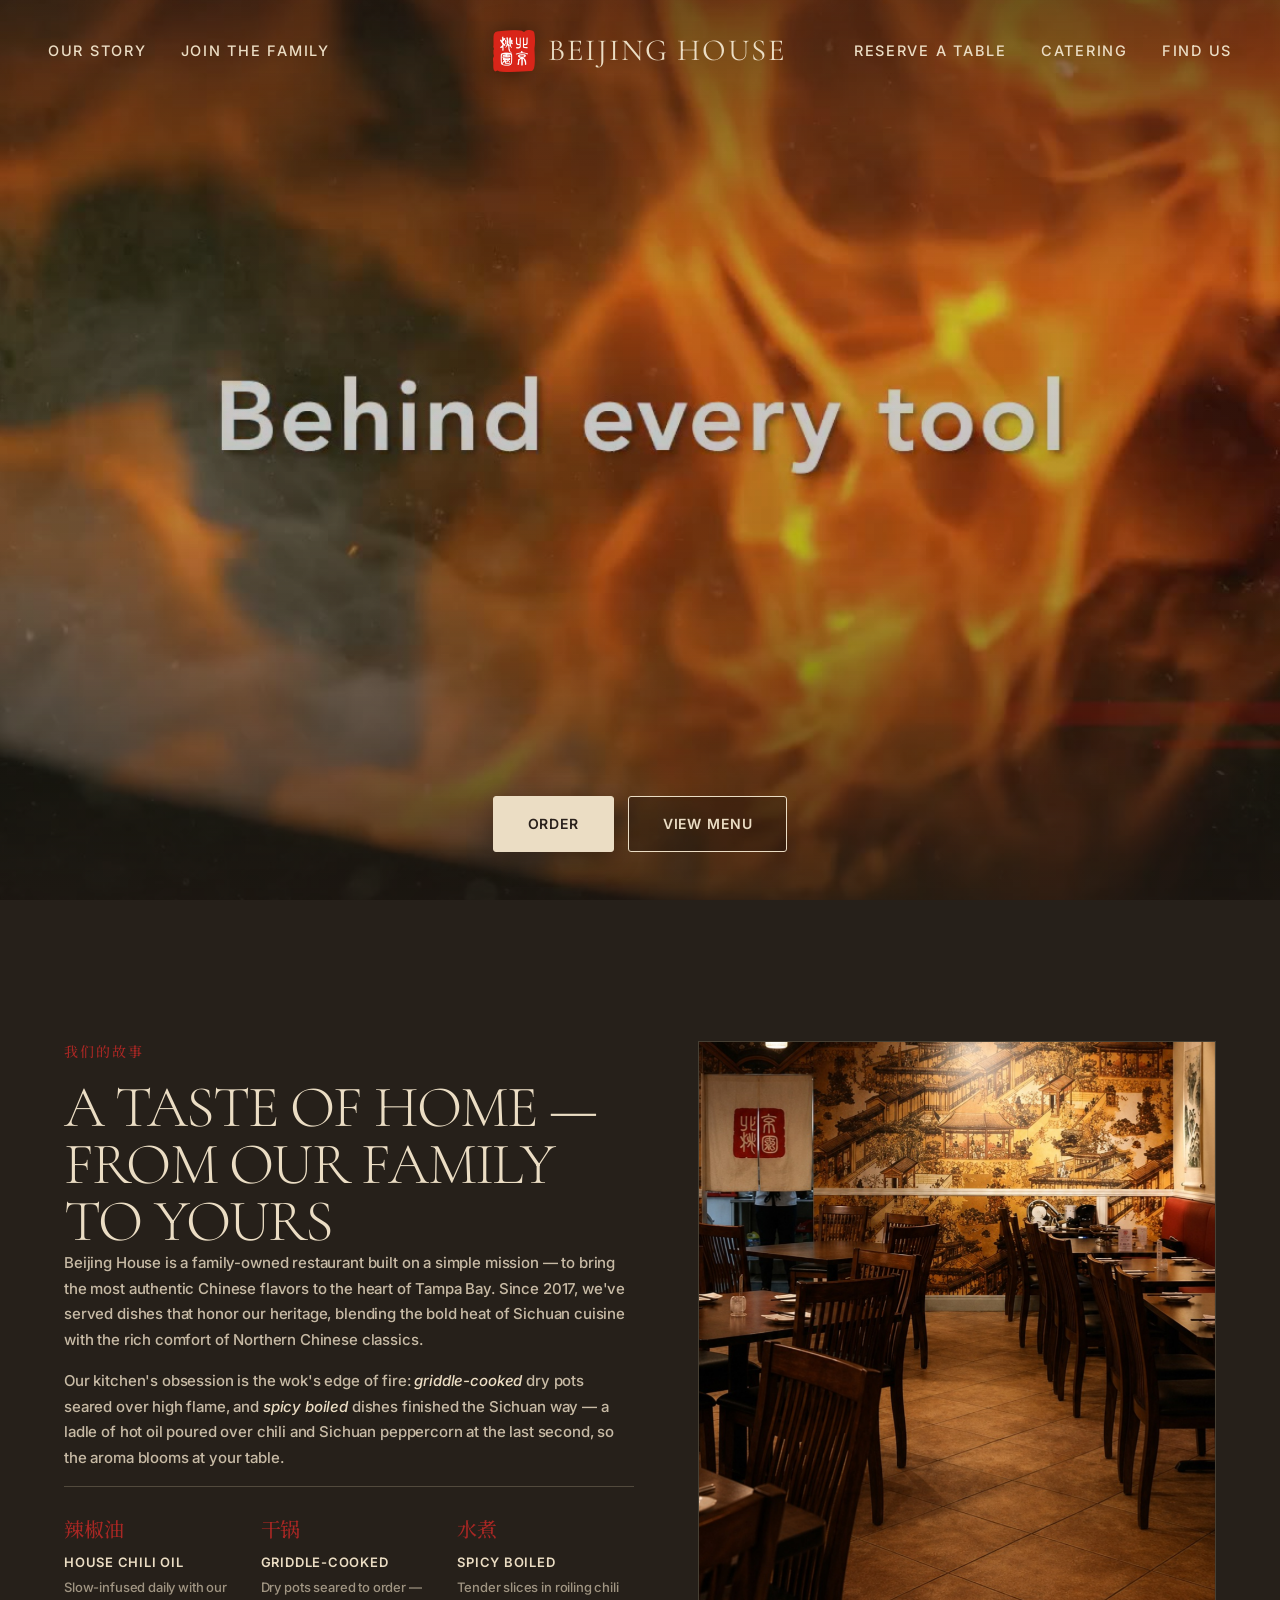
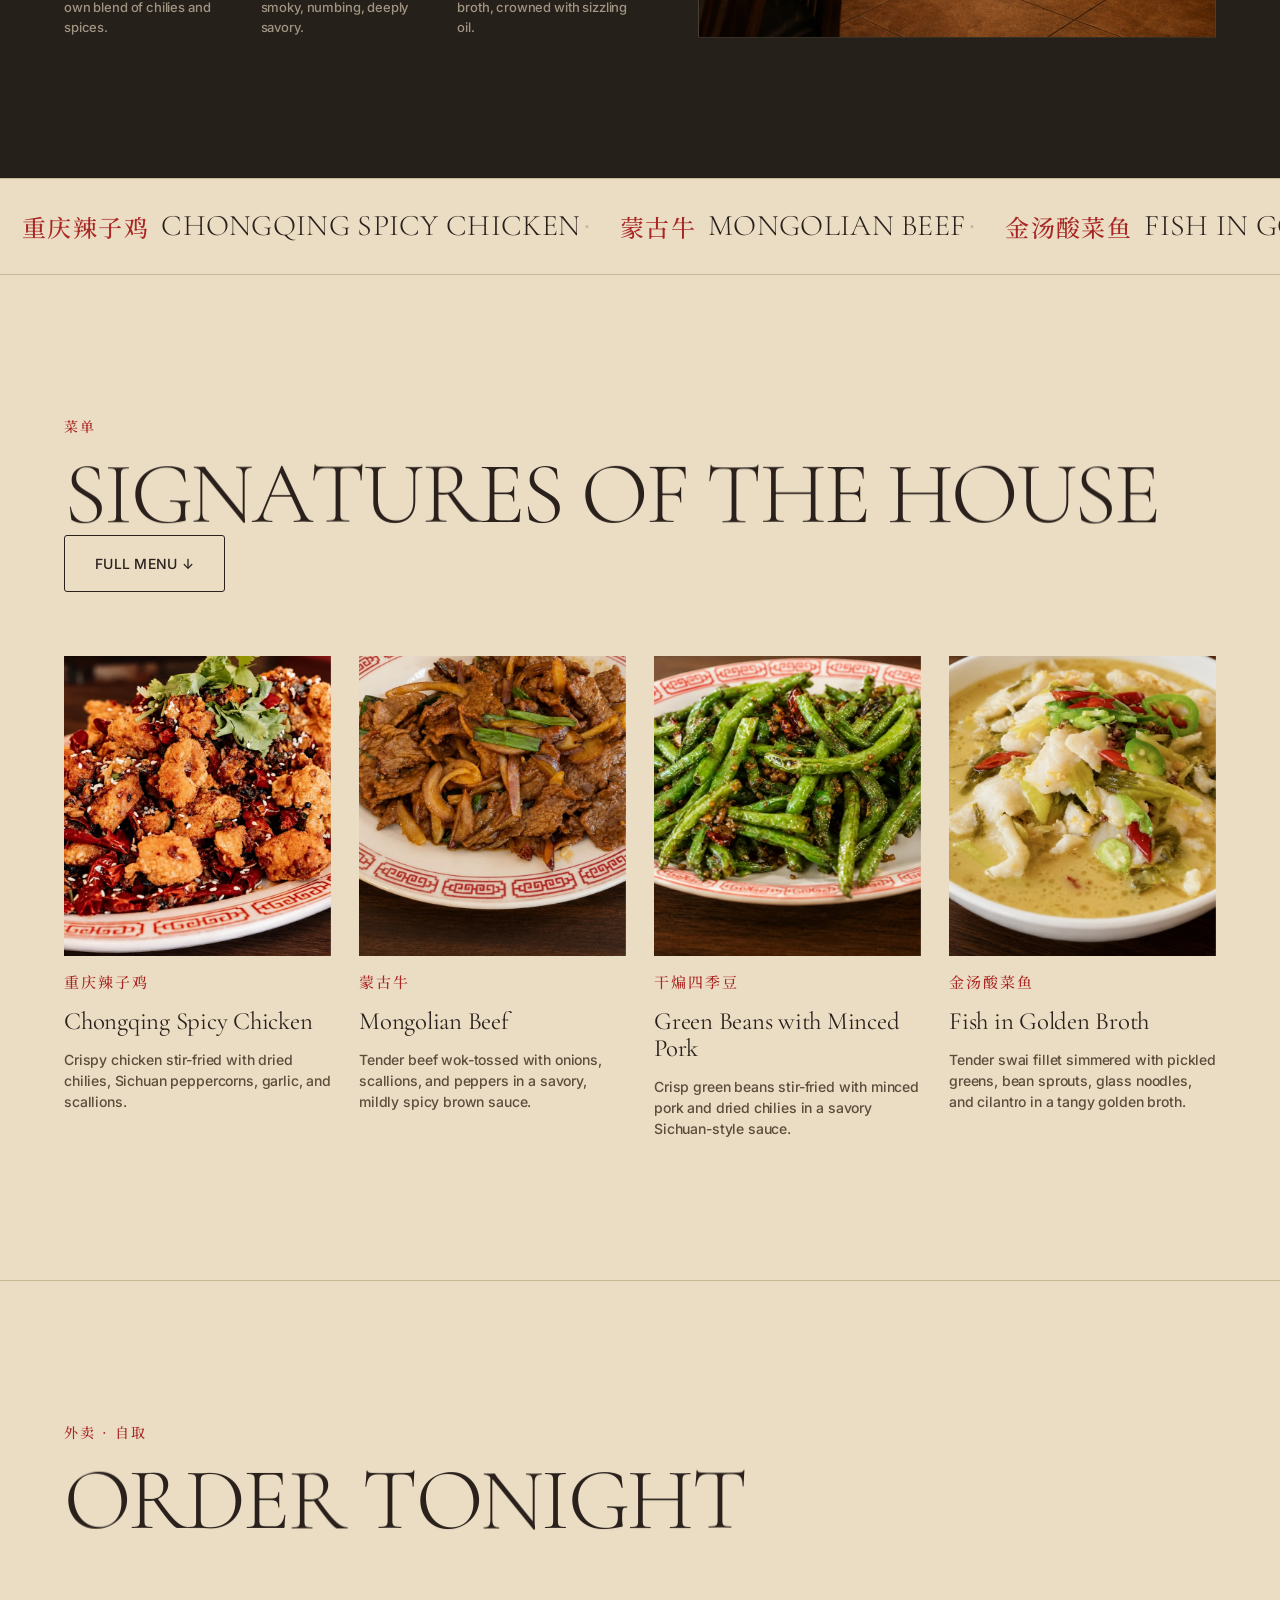
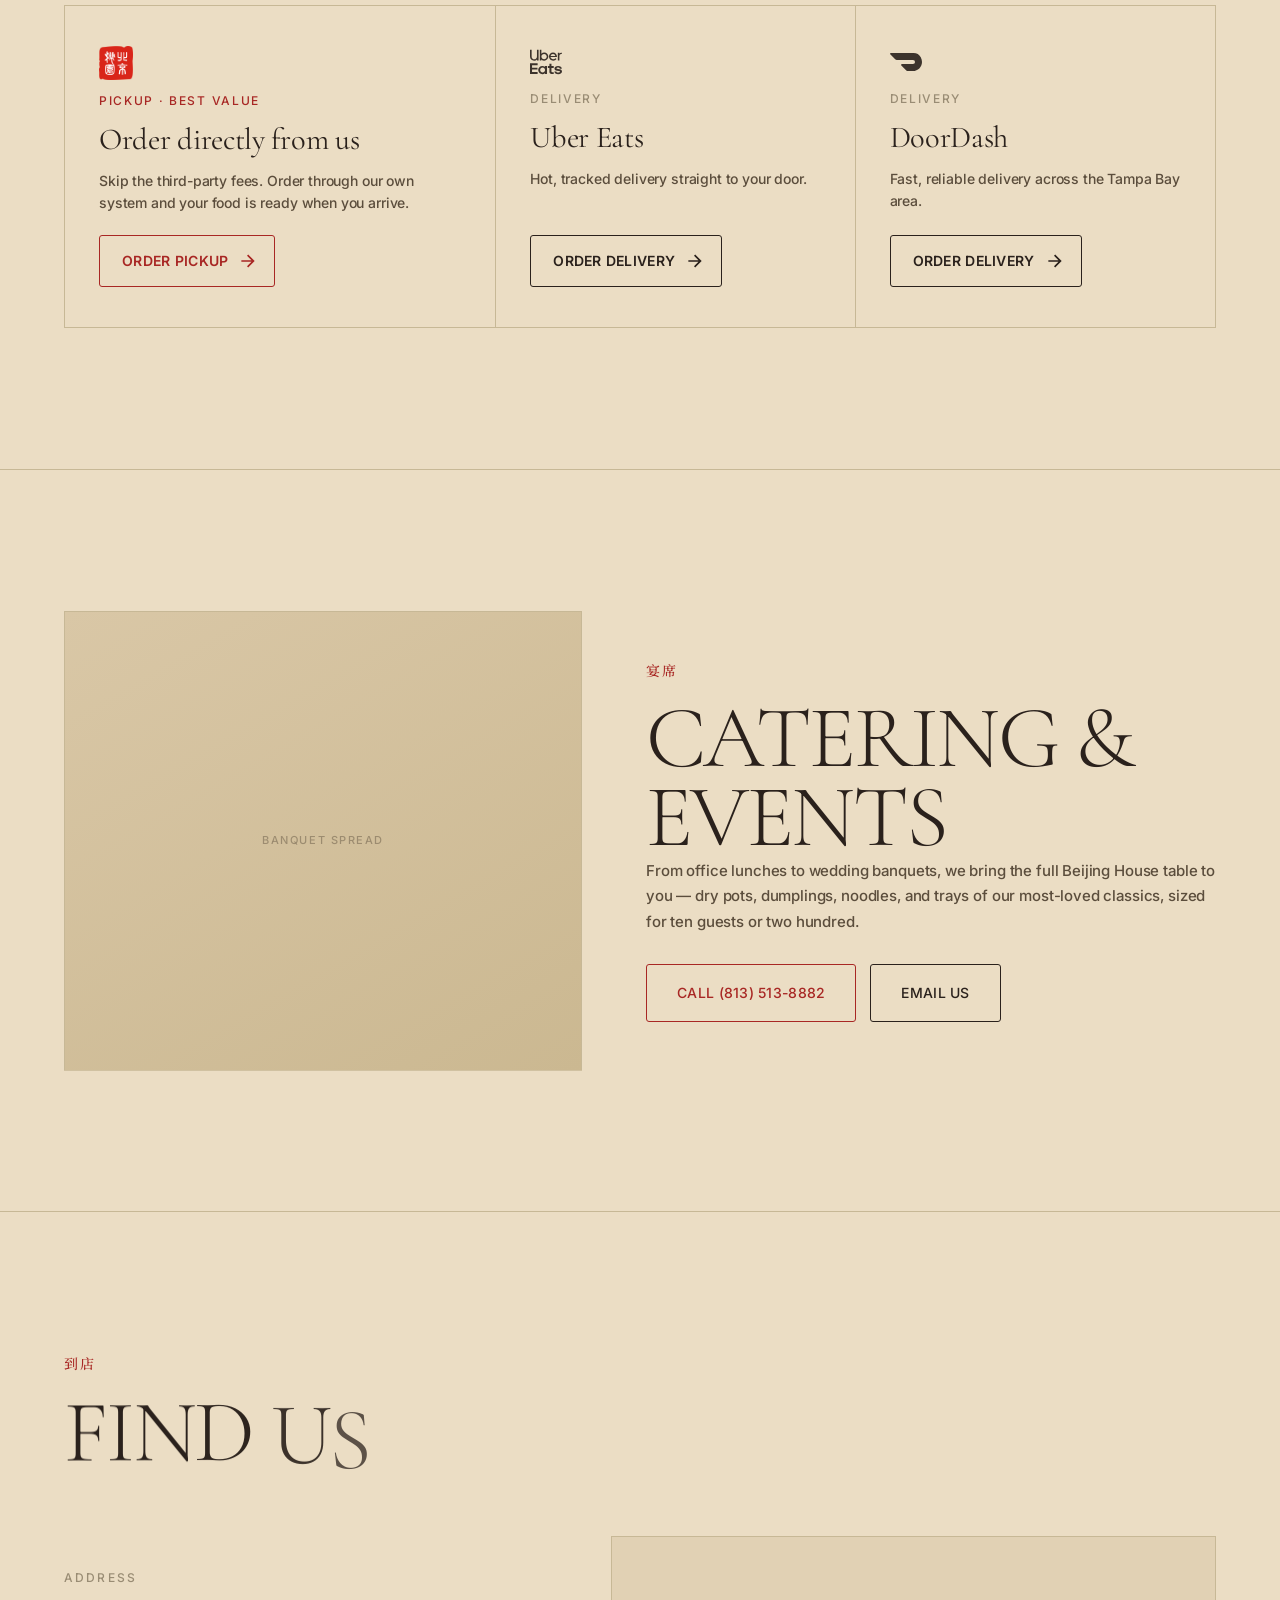
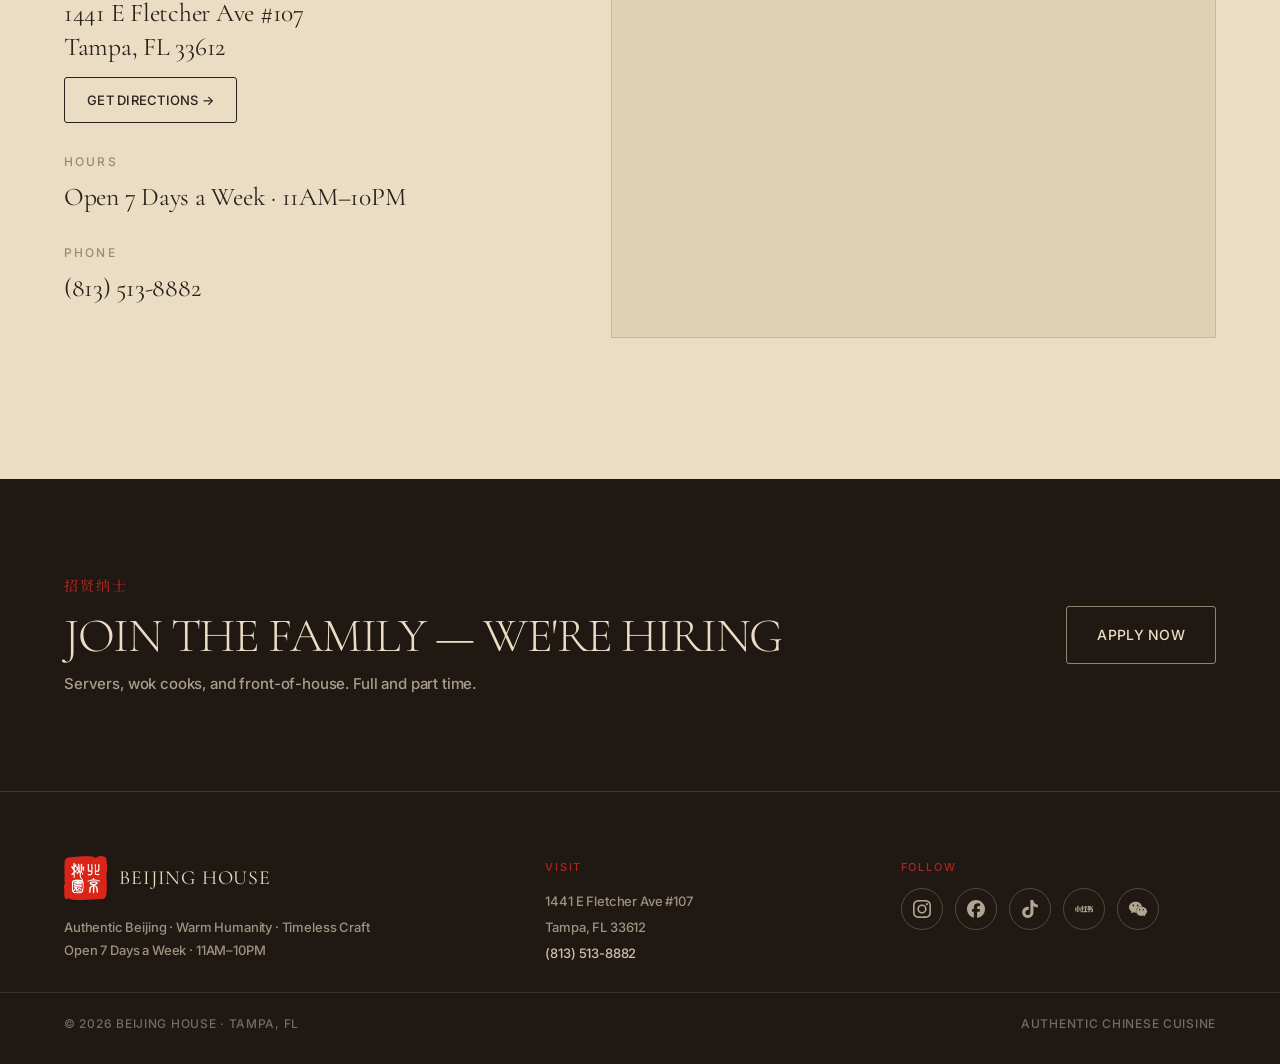
==== commit bf43f59d: "Mobile menu: add Reserve a Table, reorder to Story/Reserve/Catering/Find Us" ====
--- a/index.html
+++ b/index.html
@@ -49,10 +49,8 @@
 <!-- Mobile slide-down menu -->
 <nav class="mobile-nav" id="mobileNav" aria-label="Mobile">
   <a href="#story">Our Story</a>
-  <a href="#menu">Menu</a>
-  <a href="#order">Order</a>
+  <a data-link="reserve" href="tel:8135138882">Reserve a Table</a>
   <a href="#catering">Catering</a>
-  <a href="#careers">Join the Family</a>
   <a href="#visit">Find Us</a>
 </nav>
 
